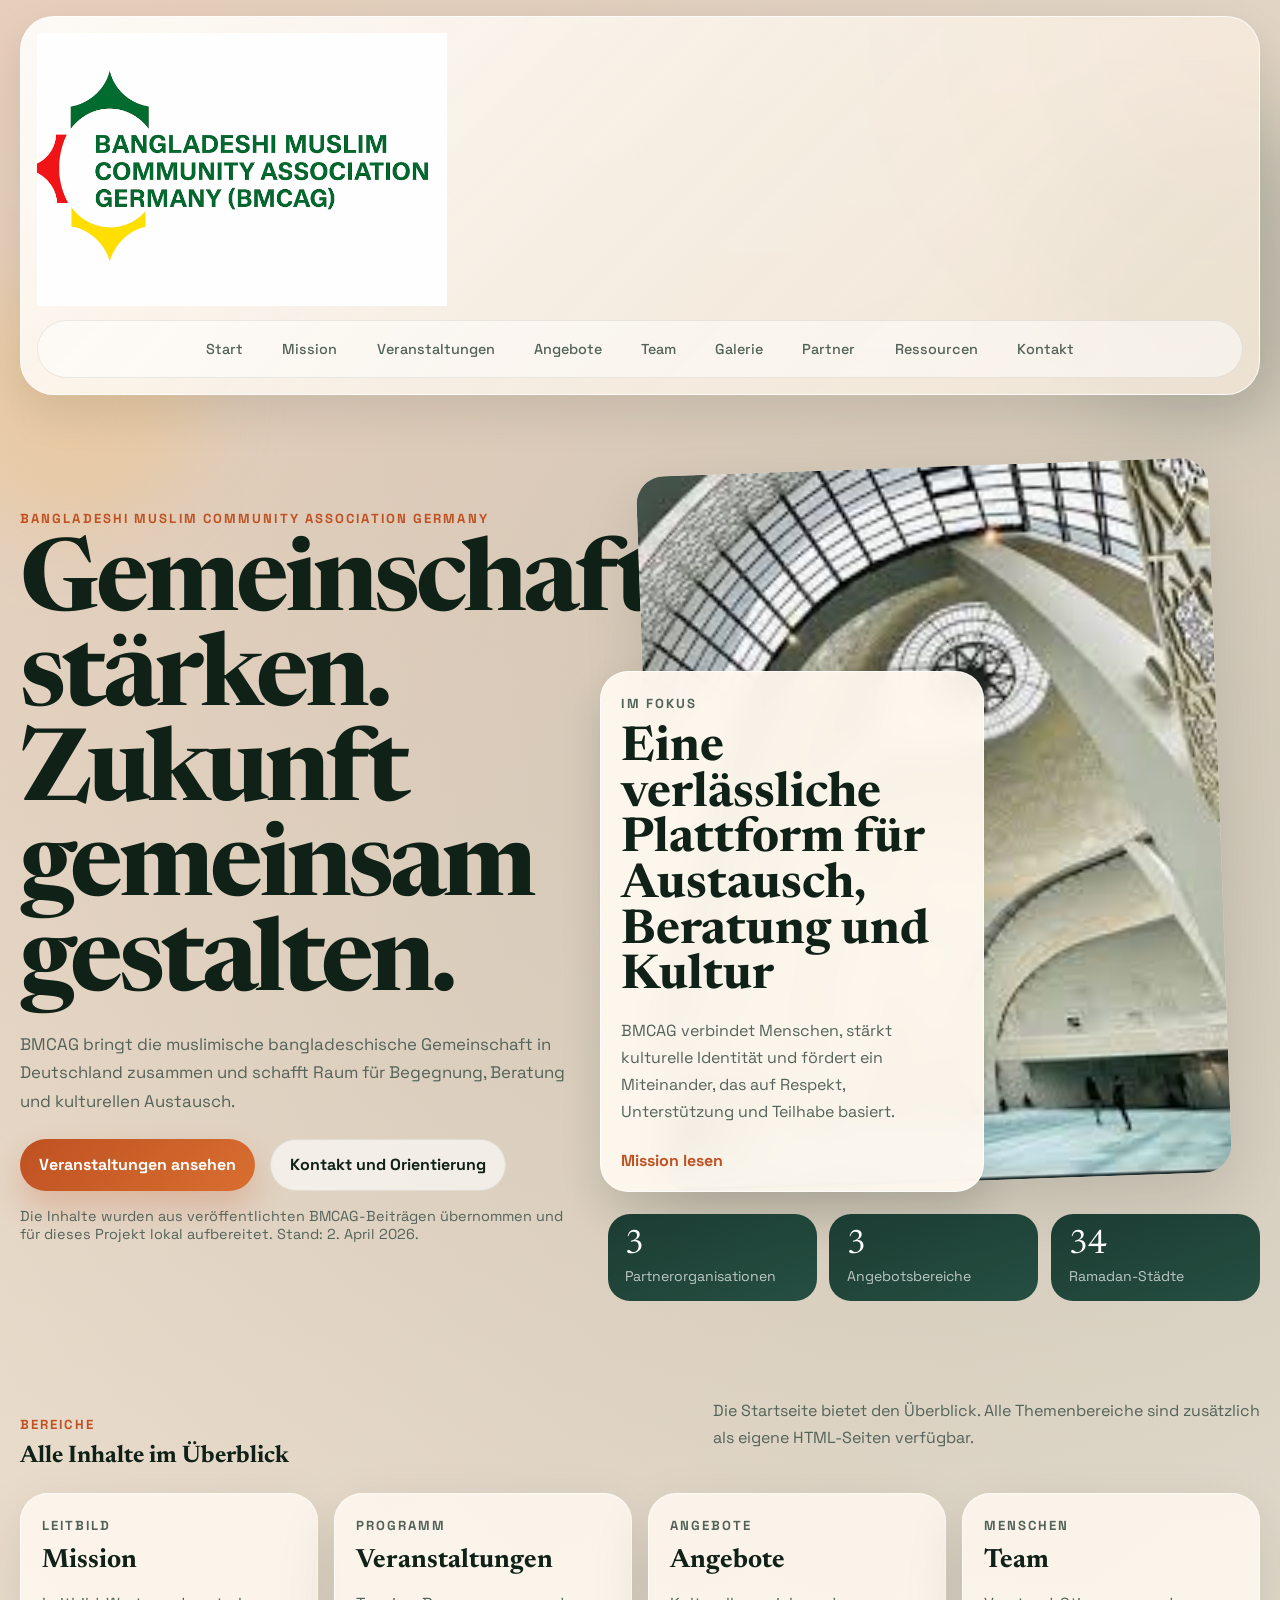
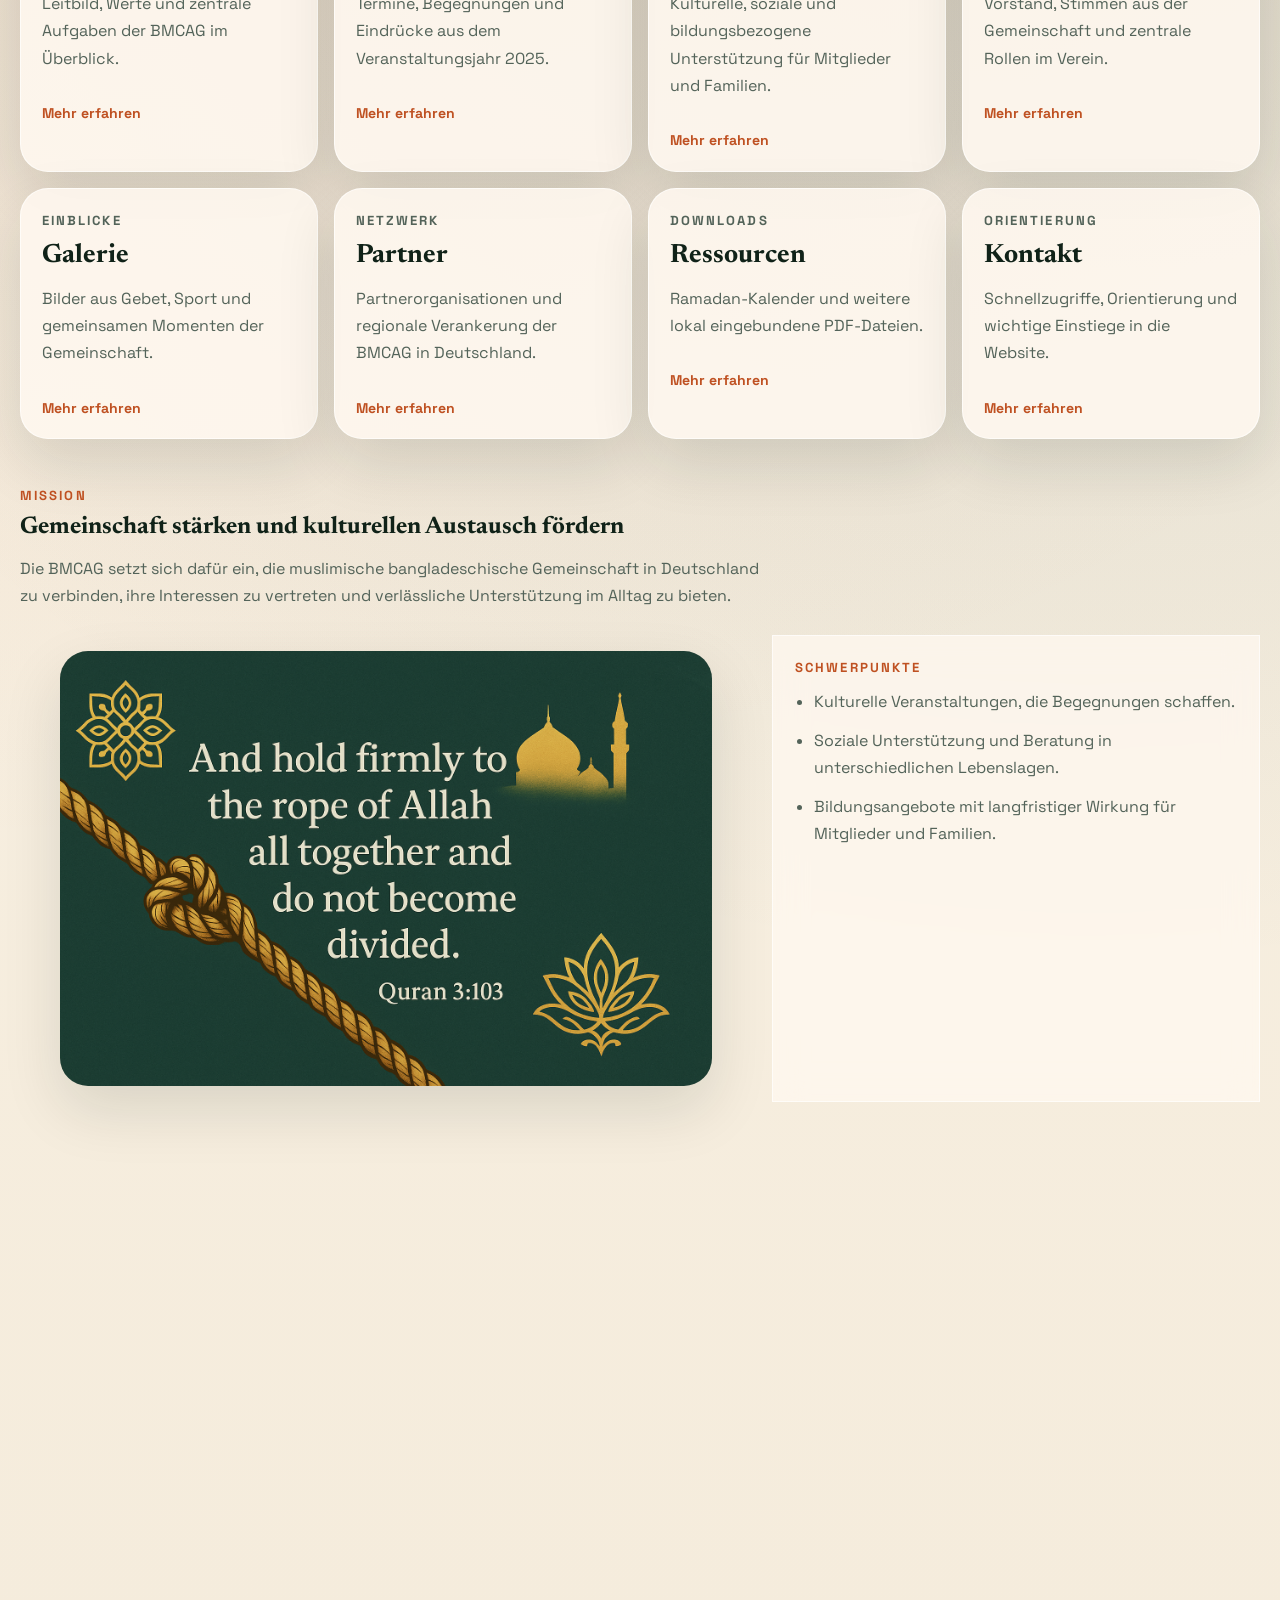
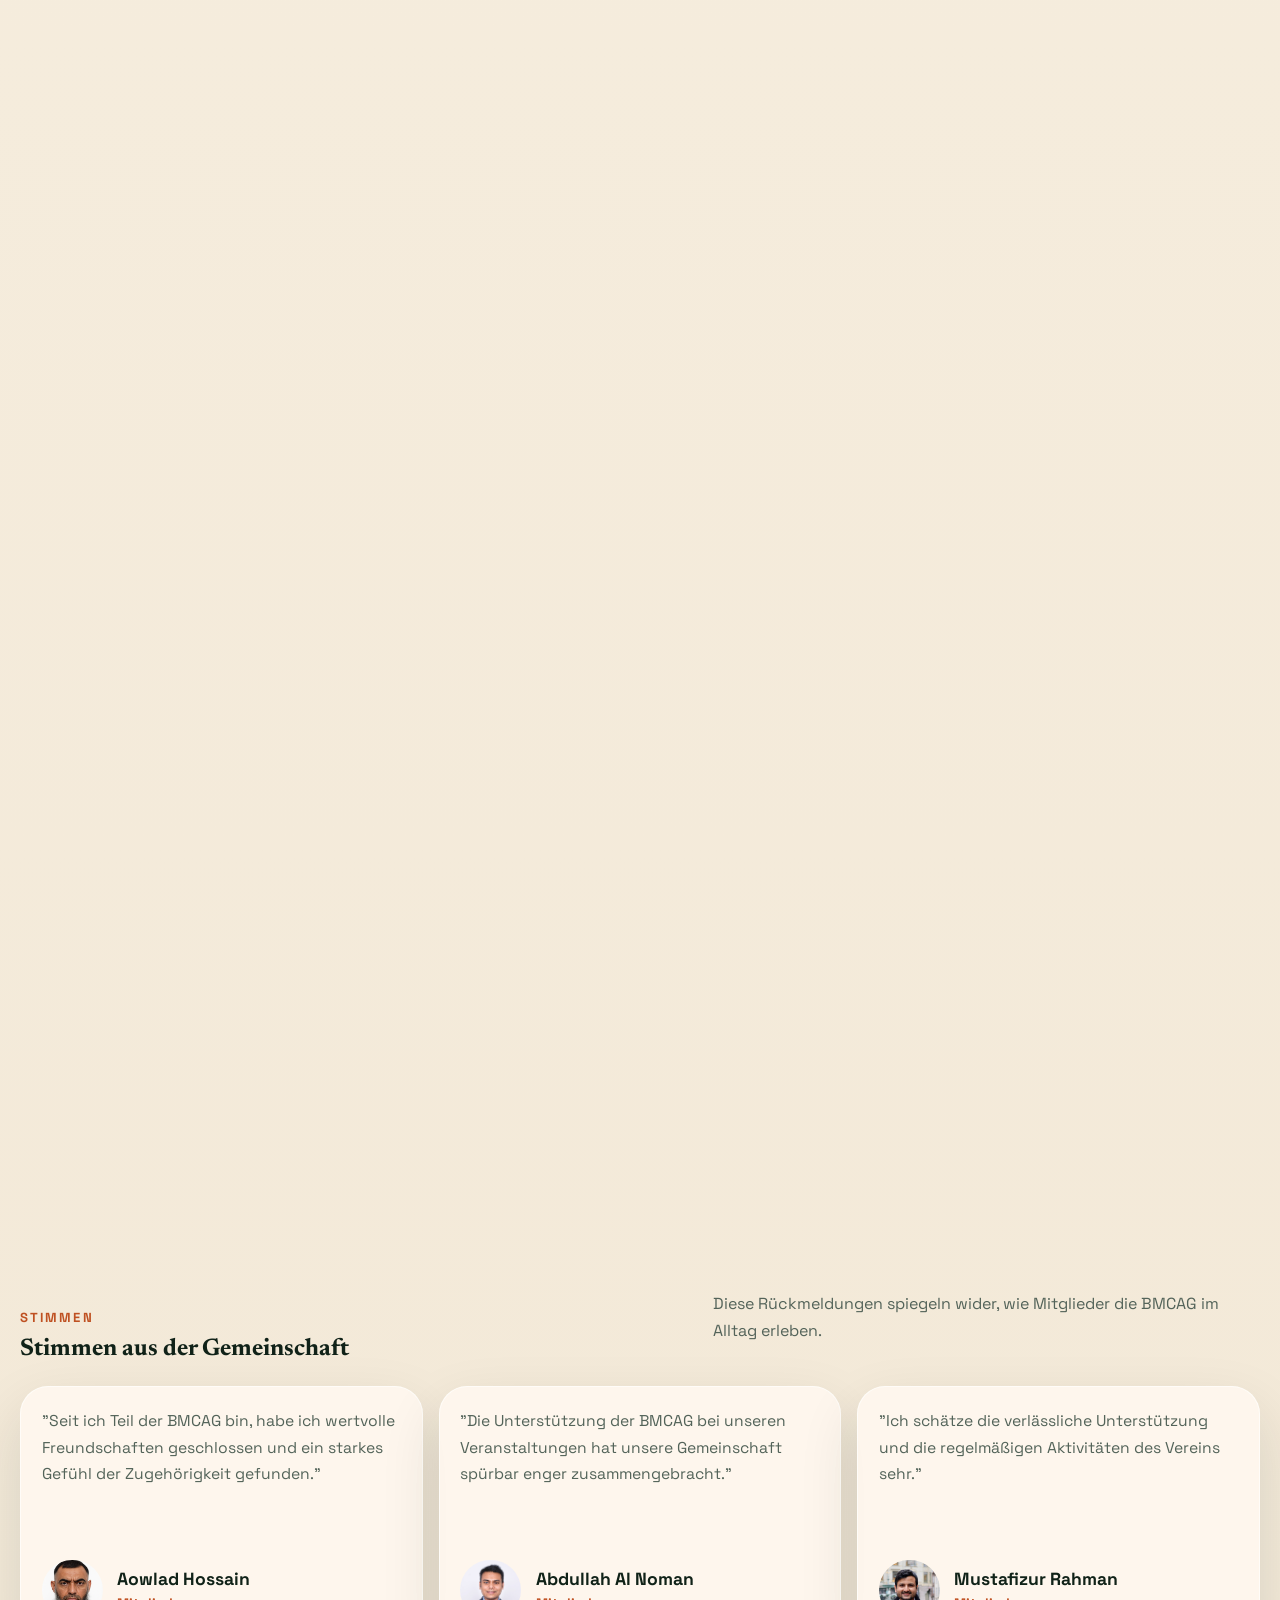
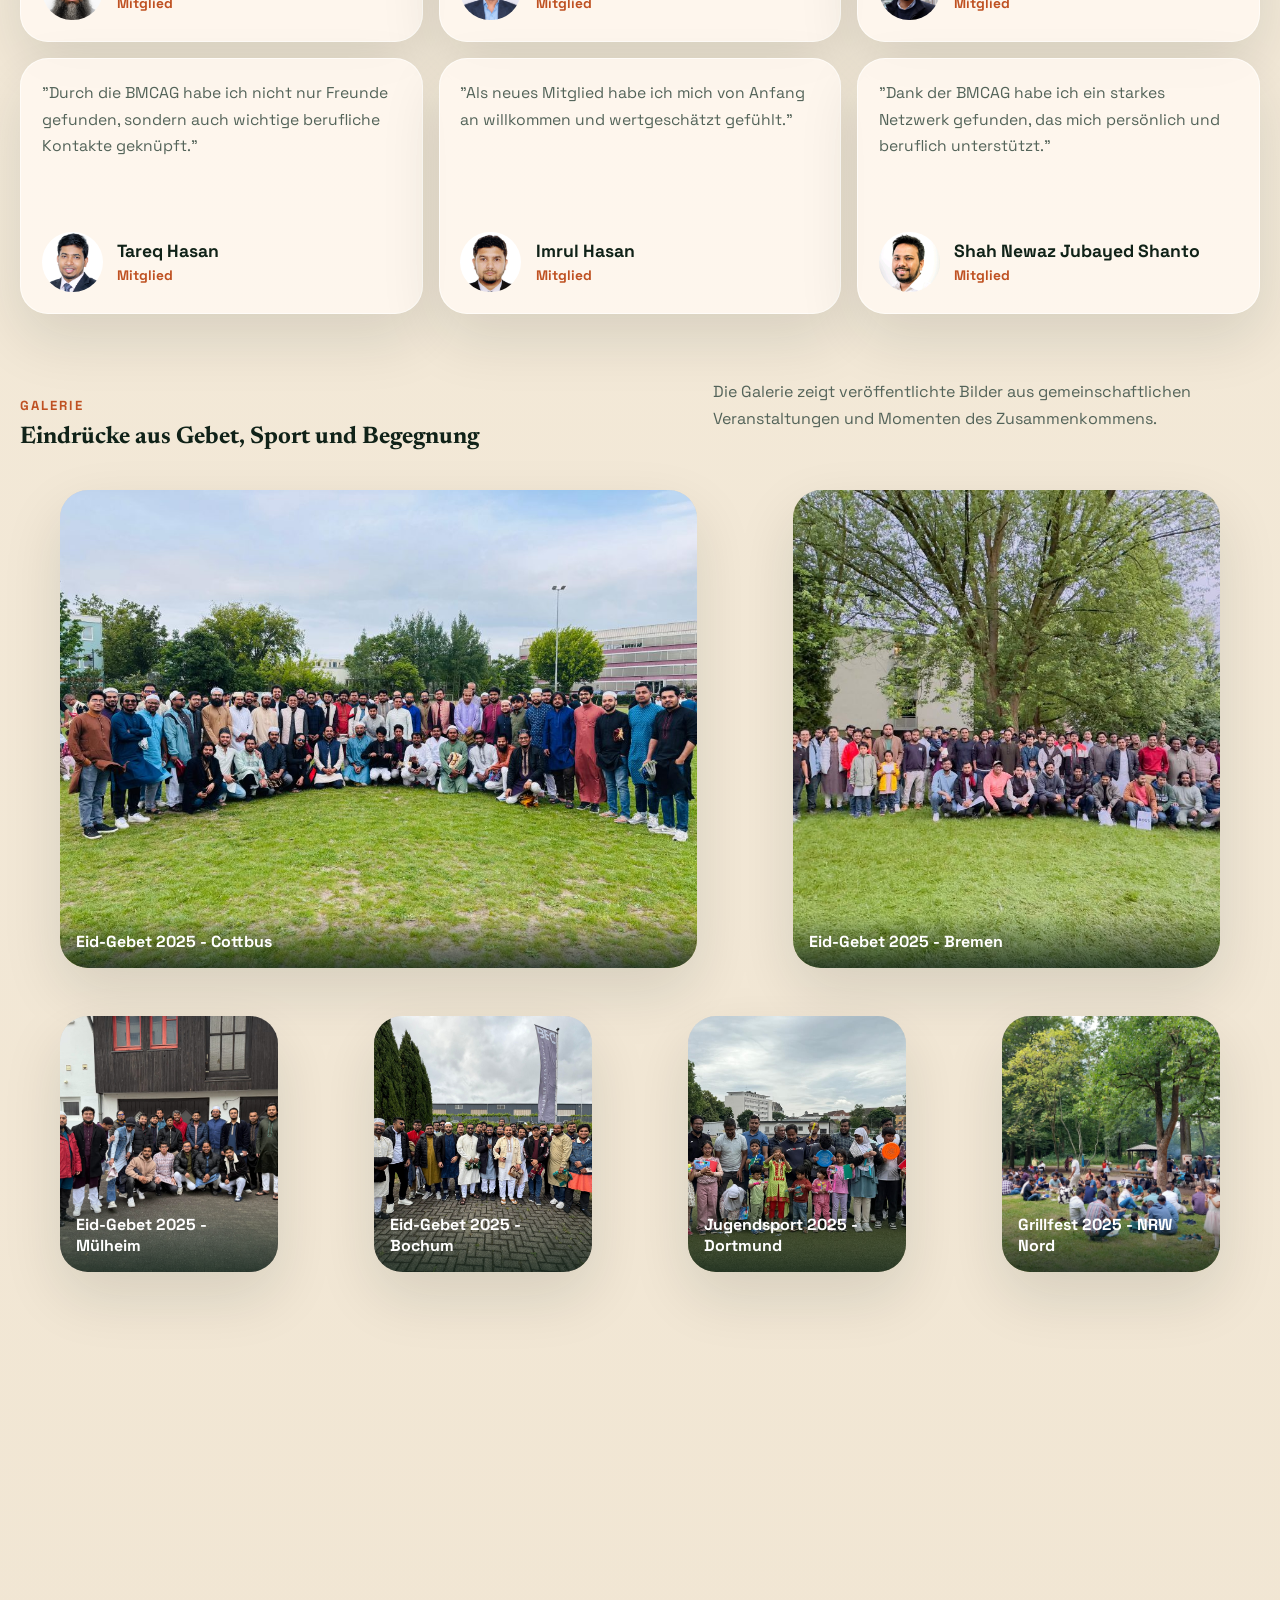
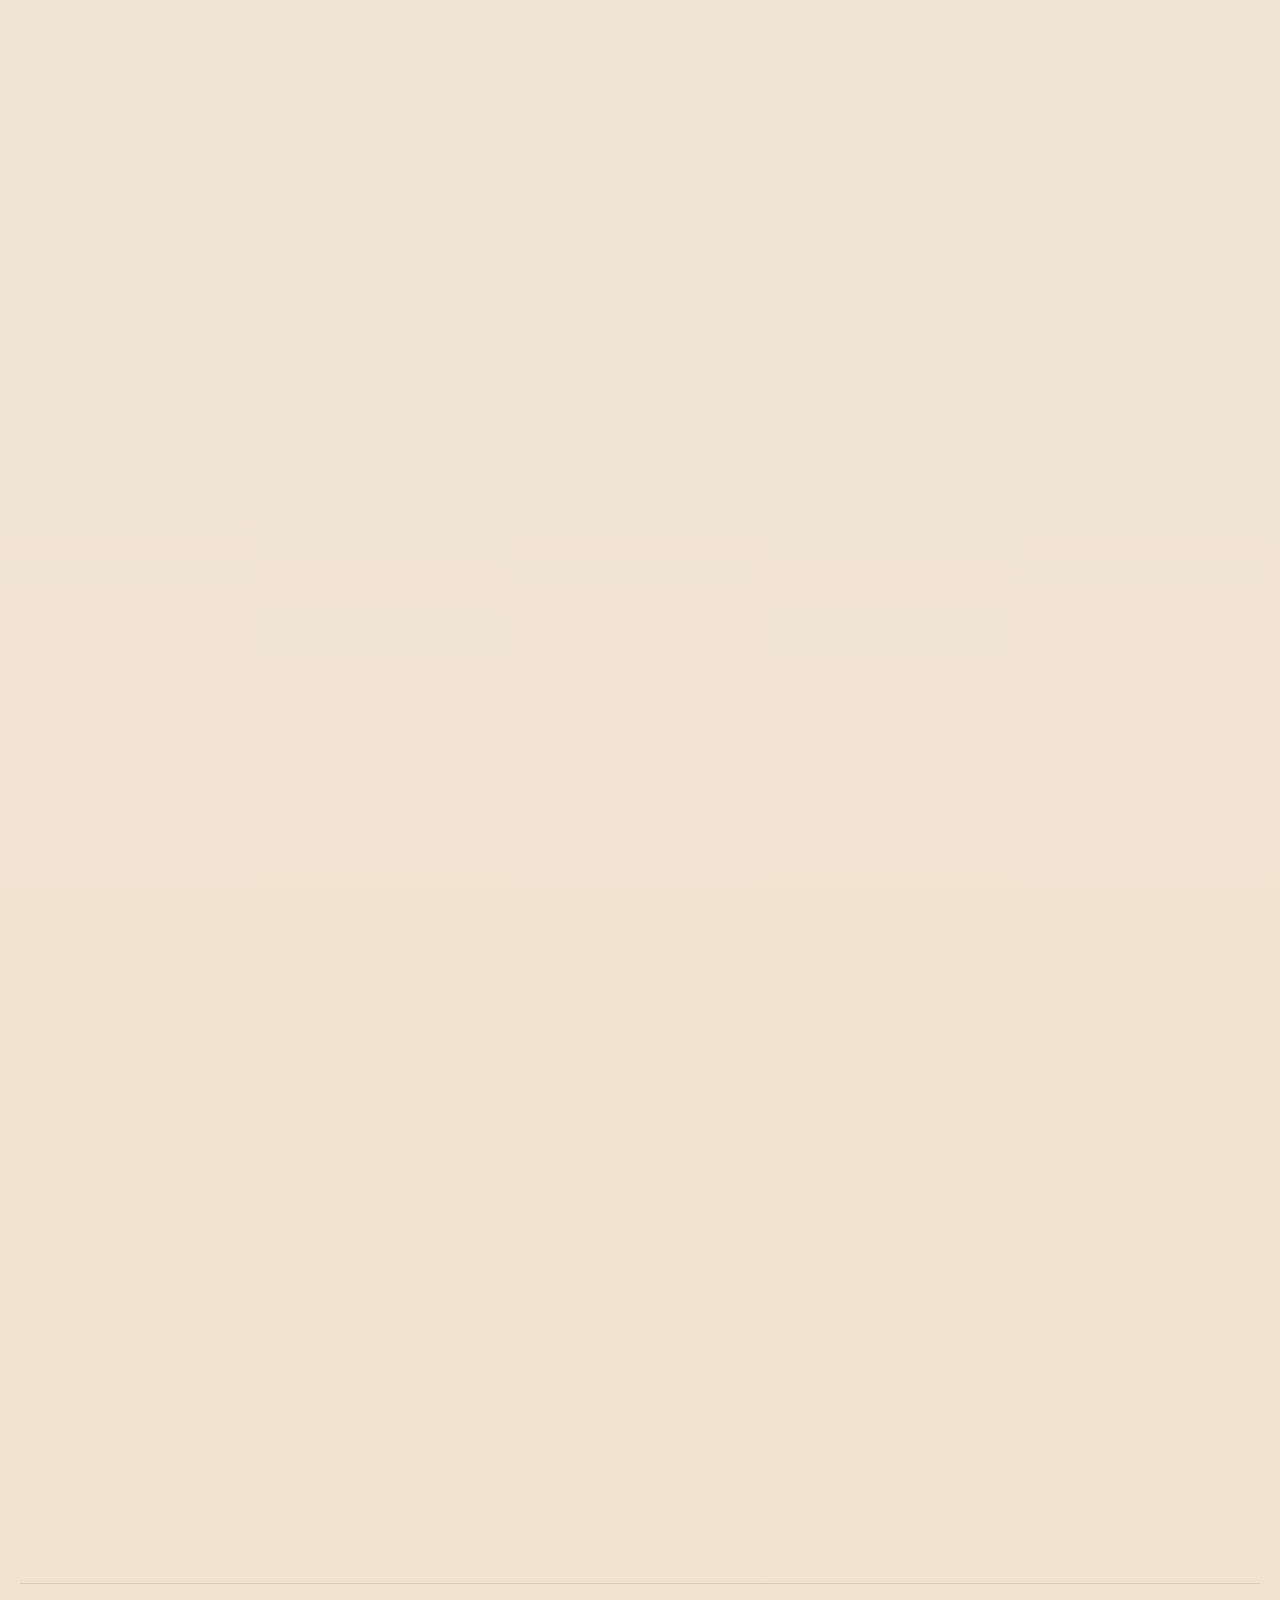
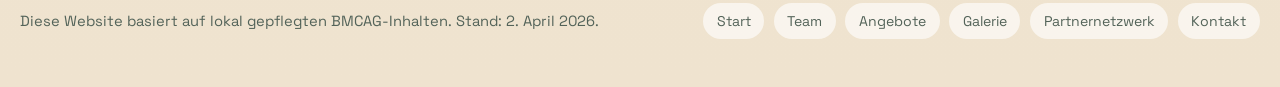
==== index.html @ e962d4c0 "latest" ====
<!doctype html>
<html lang="de">
<head>
  <meta charset="utf-8">
  <meta name="viewport" content="width=device-width, initial-scale=1">
  <meta name="description" content="BMCAG: Gemeinschaft, Veranstaltungen, Angebote, Team, Galerie und Ressourcen der Bangladeshi Muslim Community Association Germany.">
  <title>BMCAG</title>
  <link rel="preconnect" href="https://fonts.googleapis.com">
  <link rel="preconnect" href="https://fonts.gstatic.com" crossorigin>
  <link href="https://fonts.googleapis.com/css2?family=Newsreader:opsz,wght@6..72,500;6..72,700&family=Space+Grotesk:wght@400;500;700&display=swap" rel="stylesheet">
  <link rel="stylesheet" href="styles.css">
  <script>
    window.BMCAG_DATA = {
      syncDate: "2. April 2026",
      brand: {
        shortName: "BMCAG",
        fullName: "Bangladeshi Muslim Community Association Germany",
        source: "Lokale Projektversion"
      },
      navigation: [
        { label: "Start", href: "index.html" },
        { label: "Mission", href: "mission.html" },
        { label: "Veranstaltungen", href: "events.html" },
        { label: "Angebote", href: "services.html" },
        { label: "Team", href: "team.html" },
        { label: "Galerie", href: "gallery.html" },
        { label: "Partner", href: "partners.html" },
        { label: "Ressourcen", href: "resources.html" },
        { label: "Kontakt", href: "contact.html" }
      ],
      hero: {
        eyebrow: "Bangladeshi Muslim Community Association Germany",
        title: "Gemeinschaft stärken. Zukunft gemeinsam gestalten.",
        summary: "BMCAG bringt die muslimische bangladeschische Gemeinschaft in Deutschland zusammen und schafft Raum für Begegnung, Beratung und kulturellen Austausch.",
        image: "media/2025/10/start.jpg",
        actions: [
          { label: "Veranstaltungen ansehen", href: "events.html", variant: "primary" },
          { label: "Kontakt und Orientierung", href: "contact.html", variant: "secondary" }
        ],
        provenance: "Die Inhalte wurden aus veröffentlichten BMCAG-Beiträgen übernommen und für dieses Projekt lokal aufbereitet."
      },
      spotlight: {
        kicker: "Im Fokus",
        title: "Eine verlässliche Plattform für Austausch, Beratung und Kultur",
        text: "BMCAG verbindet Menschen, stärkt kulturelle Identität und fördert ein Miteinander, das auf Respekt, Unterstützung und Teilhabe basiert.",
        href: "mission.html",
        label: "Mission lesen"
      },
      pages: [
        {
          kicker: "Leitbild",
          title: "Mission",
          text: "Leitbild, Werte und zentrale Aufgaben der BMCAG im Überblick.",
          href: "mission.html"
        },
        {
          kicker: "Programm",
          title: "Veranstaltungen",
          text: "Termine, Begegnungen und Eindrücke aus dem Veranstaltungsjahr 2025.",
          href: "events.html"
        },
        {
          kicker: "Angebote",
          title: "Angebote",
          text: "Kulturelle, soziale und bildungsbezogene Unterstützung für Mitglieder und Familien.",
          href: "services.html"
        },
        {
          kicker: "Menschen",
          title: "Team",
          text: "Vorstand, Stimmen aus der Gemeinschaft und zentrale Rollen im Verein.",
          href: "team.html"
        },
        {
          kicker: "Einblicke",
          title: "Galerie",
          text: "Bilder aus Gebet, Sport und gemeinsamen Momenten der Gemeinschaft.",
          href: "gallery.html"
        },
        {
          kicker: "Netzwerk",
          title: "Partner",
          text: "Partnerorganisationen und regionale Verankerung der BMCAG in Deutschland.",
          href: "partners.html"
        },
        {
          kicker: "Downloads",
          title: "Ressourcen",
          text: "Ramadan-Kalender und weitere lokal eingebundene PDF-Dateien.",
          href: "resources.html"
        },
        {
          kicker: "Orientierung",
          title: "Kontakt",
          text: "Schnellzugriffe, Orientierung und wichtige Einstiege in die Website.",
          href: "contact.html"
        }
      ],
      metrics: [
        { value: "3", label: "Partnerorganisationen" },
        { value: "3", label: "Angebotsbereiche" },
        { value: "34", label: "Ramadan-Städte" }
      ],
      mission: {
        title: "Gemeinschaft stärken und kulturellen Austausch fördern",
        text: "Die BMCAG setzt sich dafür ein, die muslimische bangladeschische Gemeinschaft in Deutschland zu verbinden, ihre Interessen zu vertreten und verlässliche Unterstützung im Alltag zu bieten.",
        image: "media/2025/06/banner-2.png",
        highlights: [
          "Kulturelle Veranstaltungen, die Begegnungen schaffen.",
          "Soziale Unterstützung und Beratung in unterschiedlichen Lebenslagen.",
          "Bildungsangebote mit langfristiger Wirkung für Mitglieder und Familien."
        ]
      },
      events: {
        title: "Veranstaltungen der Gemeinschaft in Deutschland",
        text: "Diese Auswahl zeigt veröffentlichte Termine und Begegnungen aus dem Veranstaltungsjahr 2025.",
        items: [
          {
            title: "Familienfest BMCAG Hessen",
            date: "6. April 2025",
            image: "media/2025/06/Hessen.jpg"
          },
          {
            title: "Grillfest BMCAG NRW Nord",
            date: "5. Juli 2025",
            image: "media/2025/07/nord-grill-1.png-scaled.jpg"
          },
          {
            title: "Jahresversammlung der Mitglieder",
            date: "21.-22. Juni 2025",
            image: "media/2025/06/annual-program-scaled.jpg"
          }
        ]
      },
      services: {
        title: "Angebote für Gemeinschaft, Beratung und Bildung",
        text: "Die BMCAG verbindet kulturelle Aktivitäten, soziale Unterstützung und Bildungsarbeit zu einem alltagsnahen Gemeinschaftsangebot.",
        items: [
          {
            number: "01",
            title: "Kulturelle Veranstaltungen",
            text: "Programme, die kulturelle Identität sichtbar machen und Begegnung fördern."
          },
          {
            number: "02",
            title: "Soziale Unterstützung",
            text: "Orientierung, Hilfe und Begleitung für Mitglieder in unterschiedlichen Lebenslagen."
          },
          {
            number: "03",
            title: "Bildungsangebote",
            text: "Angebote mit langfristiger Wirkung für Familien, Jugendliche und gemeinschaftliches Lernen."
          }
        ]
      },
      leadership: {
        title: "Menschen, die Verantwortung für die Gemeinschaft tragen",
        text: "Die auf der Team-Seite vorgestellten Personen stehen für Kontinuität, Organisation und die sichtbare Arbeit der BMCAG.",
        members: [
          {
            name: "Dr. Abdullah Al Mamun",
            role: "Vorsitzender",
            text: "Mit langjähriger Erfahrung setzt er sich engagiert für die Interessen der Gemeinschaft ein.",
            image: "media/2025/06/mamun.png"
          },
          {
            name: "Shahid Ullah",
            role: "Stellvertretender Vorsitzender",
            text: "Er begleitet Veranstaltungen mit organisatorischer Stärke und einem klaren Blick für die Bedürfnisse der Mitglieder.",
            image: "media/2025/06/ullah.png"
          },
          {
            name: "Abdul Hannan",
            role: "Generalsekretär",
            text: "Er stärkt die interne Vernetzung und sorgt für eine verlässliche Kommunikation innerhalb der Community.",
            image: "media/2025/06/Hannan.jpg"
          }
        ]
      },
      voices: {
        title: "Stimmen aus der Gemeinschaft",
        text: "Diese Rückmeldungen spiegeln wider, wie Mitglieder die BMCAG im Alltag erleben.",
        items: [
          {
            name: "Aowlad Hossain",
            role: "Mitglied",
            quote: "Seit ich Teil der BMCAG bin, habe ich wertvolle Freundschaften geschlossen und ein starkes Gefühl der Zugehörigkeit gefunden.",
            image: "media/2025/06/aowlad-e1749884736836.png"
          },
          {
            name: "Abdullah Al Noman",
            role: "Mitglied",
            quote: "Die Unterstützung der BMCAG bei unseren Veranstaltungen hat unsere Gemeinschaft spürbar enger zusammengebracht.",
            image: "media/2025/06/noman.jpg"
          },
          {
            name: "Mustafizur Rahman",
            role: "Mitglied",
            quote: "Ich schätze die verlässliche Unterstützung und die regelmäßigen Aktivitäten des Vereins sehr.",
            image: "media/2025/06/mustafiz.jpg"
          },
          {
            name: "Tareq Hasan",
            role: "Mitglied",
            quote: "Durch die BMCAG habe ich nicht nur Freunde gefunden, sondern auch wichtige berufliche Kontakte geknüpft.",
            image: "media/2025/06/tareq.jpg"
          },
          {
            name: "Imrul Hasan",
            role: "Mitglied",
            quote: "Als neues Mitglied habe ich mich von Anfang an willkommen und wertgeschätzt gefühlt.",
            image: "media/2025/06/imrul.jpg"
          },
          {
            name: "Shah Newaz Jubayed Shanto",
            role: "Mitglied",
            quote: "Dank der BMCAG habe ich ein starkes Netzwerk gefunden, das mich persönlich und beruflich unterstützt.",
            image: "media/2025/06/shanto.jpg"
          }
        ]
      },
      gallery: {
        title: "Eindrücke aus Gebet, Sport und Begegnung",
        text: "Die Galerie zeigt veröffentlichte Bilder aus gemeinschaftlichen Veranstaltungen und Momenten des Zusammenkommens.",
        items: [
          {
            title: "Eid-Gebet 2025 - Cottbus",
            image: "media/2025/06/Eid-Gebet-Cottbus-1024x768.jpg"
          },
          {
            title: "Eid-Gebet 2025 - Bremen",
            image: "media/2025/06/FB_IMG_1749322236753-1024x768.jpg"
          },
          {
            title: "Eid-Gebet 2025 - Mülheim",
            image: "media/2025/06/WhatsApp-Image-2025-06-09-at-21.36.02_b6f38ed9.jpg"
          },
          {
            title: "Eid-Gebet 2025 - Bochum",
            image: "media/2025/06/bochum-scaled.jpg"
          },
          {
            title: "Jugendsport 2025 - Dortmund",
            image: "media/2025/06/Youth-Dortmund.jpg"
          },
          {
            title: "Grillfest 2025 - NRW Nord",
            image: "media/2025/07/nord-grill.jpg"
          }
        ]
      },
      partners: {
        title: "Partnerorganisationen und regionales Netzwerk",
        text: "Die BMCAG arbeitet mit drei regionalen Partnerorganisationen zusammen, die wichtige Anlaufstellen in Deutschland bilden.",
        stats: [
          { value: "3", label: "Partnerorganisationen" },
          { value: "3", label: "Bundesländer" },
          { value: "1", label: "Gemeinsames Ziel" }
        ],
        items: [
          {
            name: "BDMG e.V.",
            description: "Bangla Deutsch Muslimische Gemeinschaft e.V.",
            location: "Berlin"
          },
          {
            name: "GMC e.V.",
            description: "German Muslim Community e.V.",
            location: "Frankfurt"
          },
          {
            name: "BSFG e.V.",
            description: "Bangladeshi Student Forum Germany e.V.",
            location: "Nordrhein-Westfalen"
          }
        ]
      },
      resources: {
        title: "Ramadan-Kalender 2026",
        text: "Die lokal eingebundenen PDF-Kalender stehen für zahlreiche Städte in Deutschland direkt zum Öffnen bereit.",
        items: [
          { city: "Aachen", url: "media/2026/02/Aachen.pdf" },
          { city: "Berlin", url: "media/2026/02/Berlin.pdf" },
          { city: "Bochum", url: "media/2026/02/Bochum.pdf" },
          { city: "Bonn", url: "media/2026/02/Bonn.pdf" },
          { city: "Bremen", url: "media/2026/02/Bremen.pdf" },
          { city: "Cottbus", url: "media/2026/02/Cottbus.pdf" },
          { city: "Darmstadt", url: "media/2026/02/Darmstadt.pdf" },
          { city: "Dortmund", url: "media/2026/02/Dortmund.pdf" },
          { city: "Duisburg", url: "media/2026/02/Duisburg.pdf" },
          { city: "Düren", url: "media/2026/02/Duren.pdf" },
          { city: "Düsseldorf", url: "media/2026/02/Dusseldorf.pdf" },
          { city: "Essen", url: "media/2026/02/Essen.pdf" },
          { city: "Frankfurt", url: "media/2026/02/Frankfurt.pdf" },
          { city: "Friedrichshafen", url: "media/2026/02/Friedrichshafen.pdf" },
          { city: "Fulda", url: "media/2026/02/Fulda.pdf" },
          { city: "Gelsenkirchen", url: "media/2026/02/Gelsenkirchen.pdf" },
          { city: "Gießen", url: "media/2026/02/Giessen.pdf" },
          { city: "Göttingen", url: "media/2026/02/Gottingen.pdf" },
          { city: "Hamburg", url: "media/2026/02/Hamburg.pdf" },
          { city: "Hamm", url: "media/2026/02/Hamm.pdf" },
          { city: "Kassel", url: "media/2026/02/Kassel.pdf" },
          { city: "Köln", url: "media/2026/02/Koln.pdf" },
          { city: "Lippstadt", url: "media/2026/02/Lippstadt.pdf" },
          { city: "Mülheim an der Ruhr", url: "media/2026/02/Mulheim-An-Der-Ruhr.pdf" },
          { city: "München", url: "media/2026/02/Munchen.pdf" },
          { city: "Münster", url: "media/2026/02/Munster.pdf" },
          { city: "Offenbach", url: "media/2026/02/Offenbach.pdf" },
          { city: "Paderborn", url: "media/2026/02/Paderborn.pdf" },
          { city: "Potsdam", url: "media/2026/02/Potsdam.pdf" },
          { city: "Rostock", url: "media/2026/02/Rostock.pdf" },
          { city: "Siegen", url: "media/2026/02/Siegen.pdf" },
          { city: "Soest", url: "media/2026/02/Soest.pdf" },
          { city: "Stuttgart", url: "media/2026/02/Stuttgart.pdf" },
          { city: "Wuppertal", url: "media/2026/02/Wuppertal.pdf" }
        ]
      },
      contact: {
        title: "Orientierung und schnelle Zugriffe",
        text: "Finden Sie von hier aus direkt zur Startseite, zu den Ressourcen und zu weiteren zentralen Bereichen der Website.",
        cards: [
          {
            title: "Kontaktseite",
            text: "Öffnen Sie die zentrale Seite für Orientierung, Schnellzugriffe und Hinweise zur lokalen Projektversion.",
            href: "contact.html",
            label: "Zur Kontaktseite"
          },
          {
            title: "Startseite",
            text: "Zurück zum Einstieg mit Überblick, Kennzahlen und direktem Zugang zu allen Themenbereichen.",
            href: "index.html",
            label: "Zur Startseite"
          },
          {
            title: "Ressourcen",
            text: "Öffnen Sie die lokale Übersicht der Ramadan-Kalender und PDF-Dateien.",
            href: "resources.html",
            label: "Zu den Ressourcen"
          }
        ]
      },
      footer: {
        note: "Diese Website basiert auf lokal gepflegten BMCAG-Inhalten. Stand: 2. April 2026.",
        links: [
          { label: "Start", href: "index.html" },
          { label: "Team", href: "team.html" },
          { label: "Angebote", href: "services.html" },
          { label: "Galerie", href: "gallery.html" },
          { label: "Partnernetzwerk", href: "partners.html" },
          { label: "Kontakt", href: "contact.html" }
        ]
      }
    };
  </script>
  <script defer src="app.js"></script>
</head>
<body>
  <div class="page-frame">
    <header class="site-header">
      <div class="site-header__topline">
        <a class="brand" href="#top" aria-label="Zur Startsektion">
          <img class="brand-logo" src="media/logo.png" alt="BMCAG" width="1536" height="1024" loading="eager" decoding="async">
        </a>
        
        <button class="menu-toggle" type="button" aria-expanded="false" aria-controls="site-nav">Menü</button>
      </div>

      <nav class="site-nav" id="site-nav" aria-label="Hauptnavigation"></nav>
    </header>

    <main id="top">
      <section class="section hero reveal">
        <div class="hero-copy">
          <p class="eyebrow" id="hero-eyebrow"></p>
          <h1 id="hero-title"></h1>
          <p class="hero-summary" id="hero-summary"></p>
          <div class="hero-actions" id="hero-actions"></div>
          <p class="hero-provenance" id="hero-provenance"></p>
        </div>

        <div class="hero-visual">
          <figure class="hero-photo">
            <img id="hero-image" alt="" loading="eager" fetchpriority="high">
          </figure>

          <article class="hero-story-card">
            <p class="card-kicker" id="spotlight-kicker"></p>
            <h2 id="spotlight-title"></h2>
            <p id="spotlight-text"></p>
            <a class="inline-link" id="spotlight-link">Zur Mission</a>
          </article>

          <div class="metric-ribbon" id="metric-ribbon"></div>
        </div>
      </section>

      <section class="section page-links reveal" id="site-pages">
        <div class="section-heading split">
          <div>
            <p class="eyebrow">Bereiche</p>
            <h2>Alle Inhalte im Überblick</h2>
          </div>
          <p class="section-copy">Die Startseite bietet den Überblick. Alle Themenbereiche sind zusätzlich als eigene HTML-Seiten verfügbar.</p>
        </div>

        <div class="page-links-grid" id="page-links-grid"></div>
      </section>

      <section class="section mission reveal" id="mission">
        <div class="section-heading">
          <p class="eyebrow">Mission</p>
          <h2 id="mission-title"></h2>
          <p class="section-copy" id="mission-text"></p>
        </div>

        <div class="mission-layout">
          <figure class="mission-banner">
            <img id="mission-image" alt="" loading="lazy">
          </figure>

          <aside class="mission-note">
            <p class="card-kicker">Schwerpunkte</p>
            <ul class="mission-highlights" id="mission-highlights"></ul>
          </aside>
        </div>
      </section>

      <section class="section events reveal" id="events">
        <div class="section-heading split">
          <div>
            <p class="eyebrow">Veranstaltungen</p>
            <h2 id="events-title"></h2>
          </div>
          <p class="section-copy" id="events-text"></p>
        </div>

        <div class="events-grid" id="events-grid"></div>
      </section>

      <section class="section services reveal" id="services">
        <div class="section-heading split">
          <div>
            <p class="eyebrow">Angebote</p>
            <h2 id="services-title"></h2>
          </div>
          <p class="section-copy" id="services-text"></p>
        </div>

        <div class="services-grid" id="services-grid"></div>
      </section>

      <section class="section leadership reveal" id="leadership">
        <div class="section-heading split">
          <div>
            <p class="eyebrow">Team</p>
            <h2 id="leadership-title"></h2>
          </div>
          <p class="section-copy" id="leadership-text"></p>
        </div>

        <div class="leadership-grid" id="leadership-grid"></div>
      </section>

      <section class="section voices reveal" id="voices">
        <div class="section-heading split">
          <div>
            <p class="eyebrow">Stimmen</p>
            <h2 id="voices-title"></h2>
          </div>
          <p class="section-copy" id="voices-text"></p>
        </div>

        <div class="voices-grid" id="voices-grid"></div>
      </section>

      <section class="section gallery reveal" id="gallery">
        <div class="section-heading split">
          <div>
            <p class="eyebrow">Galerie</p>
            <h2 id="gallery-title"></h2>
          </div>
          <p class="section-copy" id="gallery-text"></p>
        </div>

        <div class="gallery-grid" id="gallery-grid"></div>
      </section>

      <section class="section network reveal">
        <div class="network-panel" id="partners">
          <div class="section-heading compact">
            <p class="eyebrow">Netzwerk</p>
            <h2 id="partners-title"></h2>
            <p class="section-copy" id="partners-text"></p>
          </div>

          <div class="partner-stats" id="partner-stats"></div>
          <div class="partners-grid" id="partners-grid"></div>
        </div>

        <div class="network-panel resources-panel" id="resources">
          <div class="section-heading compact">
            <p class="eyebrow">Ressourcen</p>
            <h2 id="resources-title"></h2>
            <p class="section-copy" id="resources-text"></p>
          </div>

          <div class="resource-toolbar">
            <label class="resource-search-label" for="resource-search">Stadt suchen</label>
            <input id="resource-search" class="resource-search" type="search" placeholder="z. B. Berlin oder Essen">
            <p class="resource-count" id="resource-count" aria-live="polite"></p>
          </div>

          <div class="resource-grid" id="resource-grid"></div>
        </div>
      </section>

      <section class="section contact reveal" id="contact">
        <div class="section-heading split">
          <div>
            <p class="eyebrow">Kontakt</p>
            <h2 id="contact-title"></h2>
          </div>
          <p class="section-copy" id="contact-text"></p>
        </div>

        <div class="contact-grid" id="contact-grid"></div>
      </section>
    </main>

    <footer class="site-footer">
      <p class="footer-note" id="footer-note"></p>
      <div class="footer-links" id="footer-links"></div>
    </footer>
  </div>
</body>
</html>
---- styles.css ----
:root {
  --bg: #f4ecde;
  --surface: rgba(255, 250, 242, 0.8);
  --surface-strong: #fff9f0;
  --surface-dark: #18392f;
  --text: #102218;
  --muted: #536359;
  --accent: #bf5122;
  --accent-soft: #f2c078;
  --line: rgba(16, 34, 24, 0.12);
  --shadow: 0 24px 60px rgba(16, 34, 24, 0.12);
  --radius: 28px;
  --container: 1240px;
  --font-display: "Newsreader", serif;
  --font-body: "Space Grotesk", sans-serif;
}

* {
  box-sizing: border-box;
}

html {
  scroll-behavior: smooth;
}

body {
  margin: 0;
  min-height: 100vh;
  color: var(--text);
  font-family: var(--font-body);
  background:
    radial-gradient(circle at top left, rgba(191, 81, 34, 0.18), transparent 30%),
    radial-gradient(circle at 85% 10%, rgba(24, 57, 47, 0.18), transparent 24%),
    linear-gradient(180deg, #f9f2e5 0%, #efe3cf 100%);
}

body::before,
body::after {
  content: "";
  position: fixed;
  border-radius: 999px;
  pointer-events: none;
  filter: blur(40px);
  z-index: 0;
}

body::before {
  width: 260px;
  height: 260px;
  left: -60px;
  top: 30vh;
  background: rgba(242, 192, 120, 0.34);
}

body::after {
  width: 320px;
  height: 320px;
  right: -80px;
  top: 12vh;
  background: rgba(24, 57, 47, 0.14);
}

a {
  color: inherit;
  text-decoration: none;
}

img {
  display: block;
  width: 100%;
}

.page-frame {
  position: relative;
  z-index: 1;
  width: min(calc(100% - 2rem), var(--container));
  margin: 0 auto;
  padding: 1rem 0 3rem;
}

.site-header {
  position: sticky;
  top: 1rem;
  z-index: 20;
  display: grid;
  gap: 0.85rem;
  padding: 1rem;
  margin-bottom: 2rem;
  background:
    linear-gradient(135deg, rgba(255, 252, 247, 0.88), rgba(246, 235, 219, 0.8)),
    radial-gradient(circle at top right, rgba(191, 81, 34, 0.12), transparent 34%);
  border: 1px solid rgba(255, 255, 255, 0.78);
  border-radius: 34px;
  backdrop-filter: blur(18px);
  box-shadow: 0 18px 44px rgba(16, 34, 24, 0.1);
  transition: transform 180ms ease, box-shadow 180ms ease, background 180ms ease;
}

.site-header::before {
  content: "";
  position: absolute;
  inset: 0;
  border-radius: inherit;
  pointer-events: none;
  background: linear-gradient(135deg, rgba(255, 255, 255, 0.36), transparent 48%);
}

body.is-scrolled .site-header {
  transform: translateY(-2px);
  box-shadow: 0 24px 54px rgba(16, 34, 24, 0.14);
  background:
    linear-gradient(135deg, rgba(255, 252, 247, 0.94), rgba(246, 235, 219, 0.88)),
    radial-gradient(circle at top right, rgba(191, 81, 34, 0.16), transparent 34%);
}

.site-header__topline {
  position: relative;
  z-index: 1;
  display: grid;
  grid-template-columns: minmax(0, 1fr) auto auto;
  align-items: center;
  gap: 0.9rem;
}

.brand {
  display: inline-flex;
  align-items: center;
  min-width: 0;
}

.brand-logo {
  display: block;
  width: clamp(15rem, 32vw, 28rem);
  max-width: 100%;
  height: auto;
  object-fit: contain;
}

.header-utility {
  display: inline-flex;
  align-items: center;
  justify-content: flex-end;
  gap: 0.65rem;
  min-width: 0;
}

.header-status {
  display: inline-flex;
  align-items: center;
  gap: 0.5rem;
  margin: 0;
  padding: 0.7rem 0.9rem;
  border-radius: 999px;
  background: rgba(255, 255, 255, 0.58);
  border: 1px solid rgba(16, 34, 24, 0.08);
  color: var(--muted);
  font-size: 0.8rem;
  font-weight: 700;
  white-space: nowrap;
}

.header-status-dot {
  width: 0.55rem;
  height: 0.55rem;
  border-radius: 50%;
  background: linear-gradient(135deg, #2d8a64, #5abf96);
  box-shadow: 0 0 0 0.28rem rgba(90, 191, 150, 0.18);
}

.header-cta {
  display: inline-flex;
  align-items: center;
  justify-content: center;
  min-height: 2.7rem;
  padding: 0.75rem 1rem;
  border-radius: 999px;
  background: linear-gradient(135deg, rgba(191, 81, 34, 0.96), rgba(216, 111, 48, 0.96));
  color: #fff;
  font-size: 0.88rem;
  font-weight: 700;
  box-shadow: 0 12px 26px rgba(191, 81, 34, 0.2);
  transition: transform 160ms ease, box-shadow 160ms ease, filter 160ms ease;
}

.header-cta:hover,
.header-cta:focus-visible {
  transform: translateY(-1px);
  box-shadow: 0 16px 30px rgba(191, 81, 34, 0.26);
  filter: saturate(1.05);
  outline: none;
}

.site-nav {
  position: relative;
  z-index: 1;
  display: flex;
  align-items: center;
  justify-content: center;
  gap: 0.45rem;
  flex-wrap: wrap;
  padding: 0.45rem;
  background: rgba(255, 255, 255, 0.5);
  border: 1px solid rgba(16, 34, 24, 0.08);
  border-radius: 999px;
}

.site-nav a {
  padding: 0.75rem 1rem;
  border-radius: 999px;
  color: var(--muted);
  font-size: 0.9rem;
  font-weight: 500;
  transition: background 160ms ease, color 160ms ease, transform 160ms ease, box-shadow 160ms ease;
}

.site-nav a:hover,
.site-nav a:focus-visible {
  background: rgba(191, 81, 34, 0.12);
  color: var(--text);
  transform: translateY(-1px);
  outline: none;
}

.site-nav a[aria-current="page"] {
  background: linear-gradient(135deg, rgba(191, 81, 34, 0.18), rgba(242, 192, 120, 0.22));
  color: var(--text);
  font-weight: 700;
  box-shadow: inset 0 0 0 1px rgba(191, 81, 34, 0.14);
}

.menu-toggle {
  display: none;
  border: 1px solid rgba(16, 34, 24, 0.08);
  padding: 0.8rem 1rem;
  border-radius: 999px;
  background: rgba(255, 255, 255, 0.72);
  color: var(--surface-dark);
  font-size: 0.88rem;
  font-weight: 700;
  font: inherit;
}

.section {
  margin: 0 0 3rem;
}

.page-links-grid,
.subpage-grid,
.subpage-grid-tight,
.detail-grid {
  display: grid;
  gap: 1rem;
}

.page-links-grid {
  grid-template-columns: repeat(4, minmax(0, 1fr));
}

.page-link-card,
.text-panel,
.note-panel,
.page-kpi,
.subpage-feature {
  display: block;
  padding: 1.3rem;
  border-radius: var(--radius);
  background: rgba(255, 249, 240, 0.86);
  border: 1px solid rgba(255, 255, 255, 0.64);
  box-shadow: var(--shadow);
}

.page-link-card {
  min-height: 15rem;
  transition: transform 160ms ease, box-shadow 160ms ease, border-color 160ms ease;
}

.page-link-card:hover,
.page-link-card:focus-visible {
  transform: translateY(-3px);
  box-shadow: 0 28px 60px rgba(16, 34, 24, 0.16);
  border-color: rgba(191, 81, 34, 0.18);
  outline: none;
}

.page-link-card h3,
.text-panel h3,
.note-panel h3,
.subpage-feature h3 {
  margin: 0;
  font-family: var(--font-display);
  font-size: 1.65rem;
  line-height: 0.95;
}

.page-link-card p,
.text-panel p,
.note-panel p,
.subpage-feature p,
.bullet-list li {
  color: var(--muted);
  line-height: 1.7;
}

.page-link-arrow {
  display: inline-flex;
  margin-top: 1rem;
  color: var(--accent);
  font-size: 0.88rem;
  font-weight: 700;
}

.subpage-main {
  display: grid;
  gap: 2.4rem;
}

.subpage-hero {
  display: grid;
  grid-template-columns: minmax(0, 0.92fr) minmax(0, 1.08fr);
  gap: 1.4rem;
  align-items: stretch;
}

.subpage-hero__copy,
.subpage-hero__media,
.subpage-feature {
  border-radius: calc(var(--radius) + 6px);
  overflow: hidden;
  box-shadow: var(--shadow);
}

.subpage-hero__copy {
  padding: 1.7rem;
  background:
    linear-gradient(135deg, rgba(255, 252, 247, 0.9), rgba(246, 235, 219, 0.82)),
    radial-gradient(circle at top right, rgba(191, 81, 34, 0.12), transparent 36%);
  border: 1px solid rgba(255, 255, 255, 0.72);
}

.subpage-hero__copy h1 {
  margin: 0;
  font-family: var(--font-display);
  font-size: clamp(2.8rem, 6vw, 5rem);
  line-height: 0.94;
  letter-spacing: -0.04em;
}

.subpage-hero__copy p {
  max-width: 40rem;
  color: var(--muted);
  line-height: 1.75;
}

.subpage-hero__media {
  min-height: 24rem;
  background: #d9d0c3;
}

.subpage-hero__media img {
  height: 100%;
  object-fit: cover;
}

.subpage-grid {
  grid-template-columns: repeat(2, minmax(0, 1fr));
}

.subpage-grid-tight {
  grid-template-columns: repeat(3, minmax(0, 1fr));
}

.detail-grid {
  grid-template-columns: repeat(4, minmax(0, 1fr));
}

.text-panel,
.note-panel,
.page-kpi,
.subpage-feature {
  height: 100%;
}

.text-panel h3,
.note-panel h3,
.subpage-feature h3 {
  margin-bottom: 0.9rem;
}

.bullet-list {
  margin: 0;
  padding-left: 1.15rem;
}

.bullet-list li + li {
  margin-top: 0.65rem;
}

.page-kpi {
  text-align: center;
}

.page-kpi strong {
  display: block;
  font-family: var(--font-display);
  font-size: 2.3rem;
  line-height: 0.95;
}

.page-kpi span {
  display: block;
  margin-top: 0.4rem;
  color: var(--muted);
  font-size: 0.9rem;
}

.back-chip {
  display: inline-flex;
  align-items: center;
  gap: 0.45rem;
  margin-bottom: 1rem;
  padding: 0.65rem 0.9rem;
  border-radius: 999px;
  background: rgba(255, 255, 255, 0.62);
  border: 1px solid rgba(16, 34, 24, 0.08);
  color: var(--muted);
  font-size: 0.86rem;
  font-weight: 700;
}

.section-label {
  margin: 0 0 0.9rem;
  color: var(--accent);
  font-size: 0.82rem;
  font-weight: 700;
  letter-spacing: 0.16em;
  text-transform: uppercase;
}

.reveal,
.reveal-item {
  opacity: 0;
  transform: translateY(26px);
  transition: opacity 560ms ease, transform 560ms ease;
  transition-delay: var(--delay, 0ms);
}

.reveal.is-visible,
.reveal-item.is-visible {
  opacity: 1;
  transform: translateY(0);
}

.eyebrow,
.card-kicker {
  margin: 0 0 0.75rem;
  color: var(--accent);
  font-size: 0.82rem;
  font-weight: 700;
  letter-spacing: 0.16em;
  text-transform: uppercase;
}

.section-heading {
  max-width: 760px;
  margin-bottom: 1.6rem;
}

.section-heading.split {
  max-width: none;
  display: grid;
  grid-template-columns: minmax(0, 1.1fr) minmax(0, 0.9fr);
  gap: 1.5rem;
  align-items: end;
}

.section-heading h2,
.hero h1,
.hero-story-card h2,
.contact-card h3,
.event-card h3,
.service-card h3,
.leadership-card h3,
.voice-card h3,
.partner-card h3 {
  margin: 0;
}

.section-heading h2,
.hero h1,
.hero-story-card h2 {
  font-family: var(--font-display);
  font-weight: 700;
  line-height: 0.95;
}

.hero {
  display: grid;
  grid-template-columns: minmax(0, 0.92fr) minmax(0, 1.08fr);
  gap: 2rem;
  align-items: center;
  padding: 1.5rem 0 2rem;
}

.hero h1 {
  font-size: clamp(3rem, 8vw, 6.25rem);
  letter-spacing: -0.04em;
}

.hero-summary,
.section-copy,
.hero-story-card p,
.mission-note li,
.contact-card p,
.service-card p,
.voice-quote,
.partner-card p {
  color: var(--muted);
  line-height: 1.7;
}

.hero-summary {
  max-width: 38rem;
  font-size: 1.05rem;
  margin: 1rem 0 0;
}

.hero-actions {
  display: flex;
  flex-wrap: wrap;
  gap: 0.9rem;
  margin-top: 1.5rem;
}

.button {
  display: inline-flex;
  align-items: center;
  justify-content: center;
  min-height: 3.2rem;
  padding: 0.8rem 1.2rem;
  border-radius: 999px;
  font-weight: 700;
  transition: transform 160ms ease, box-shadow 160ms ease, background 160ms ease;
}

.button:hover,
.button:focus-visible,
.inline-link:hover,
.inline-link:focus-visible {
  transform: translateY(-1px);
}

.button-primary {
  color: #fff;
  background: linear-gradient(135deg, var(--accent), #d86f30);
  box-shadow: 0 16px 32px rgba(191, 81, 34, 0.24);
}

.button-secondary {
  color: var(--text);
  background: rgba(255, 255, 255, 0.62);
  border: 1px solid rgba(16, 34, 24, 0.08);
}

.hero-provenance {
  max-width: 34rem;
  margin: 1rem 0 0;
  color: var(--muted);
  font-size: 0.9rem;
}

.hero-visual {
  position: relative;
  display: grid;
  gap: 1rem;
}

.hero-photo,
.mission-banner,
.event-card,
.service-card,
.leadership-card,
.voice-card,
.partner-card,
.network-panel,
.contact-card {
  overflow: hidden;
  border-radius: var(--radius);
  box-shadow: var(--shadow);
}

.hero-photo {
  min-height: 34rem;
  transform: rotate(-2deg);
  background: #d9d0c3;
}

.hero-photo img {
  height: 100%;
  object-fit: cover;
}

.hero-story-card {
  position: absolute;
  left: -0.5rem;
  bottom: 6.8rem;
  width: min(24rem, calc(100% - 1rem));
  padding: 1.3rem;
  background: rgba(255, 249, 240, 0.94);
  border: 1px solid rgba(255, 255, 255, 0.72);
  border-radius: var(--radius);
  backdrop-filter: blur(16px);
  box-shadow: 0 20px 40px rgba(16, 34, 24, 0.14);
}

.hero-story-card h2 {
  font-size: clamp(2rem, 4vw, 3rem);
  margin-bottom: 0.8rem;
}

.inline-link {
  display: inline-flex;
  align-items: center;
  gap: 0.3rem;
  margin-top: 0.5rem;
  color: var(--accent);
  font-weight: 700;
}

.metric-ribbon {
  display: grid;
  grid-template-columns: repeat(3, minmax(0, 1fr));
  gap: 0.8rem;
}

.metric-card,
.partner-stat {
  padding: 1rem 1.1rem;
  border-radius: 22px;
  background: linear-gradient(160deg, rgba(24, 57, 47, 0.98), rgba(33, 76, 63, 0.98));
  color: #fff;
}

.metric-value,
.partner-stat-value {
  display: block;
  font-family: var(--font-display);
  font-size: 2.1rem;
  line-height: 0.9;
}

.metric-label,
.partner-stat-label {
  display: block;
  margin-top: 0.45rem;
  color: rgba(255, 255, 255, 0.7);
  font-size: 0.88rem;
}

.mission-layout {
  display: grid;
  grid-template-columns: minmax(0, 1.2fr) minmax(0, 0.8fr);
  gap: 1.2rem;
}

.mission-banner {
  min-height: 22rem;
  background: #d9d0c3;
}

.mission-banner img {
  height: 100%;
  object-fit: cover;
}

.mission-note,
.network-panel {
  padding: 1.4rem;
  background: rgba(255, 249, 240, 0.74);
  border: 1px solid rgba(255, 255, 255, 0.64);
  backdrop-filter: blur(16px);
}

.mission-highlights {
  margin: 0;
  padding-left: 1.2rem;
}

.mission-highlights li + li {
  margin-top: 0.75rem;
}

.events-grid,
.services-grid,
.leadership-grid,
.voices-grid,
.partners-grid,
.contact-grid {
  display: grid;
  gap: 1rem;
}

.events-grid,
.services-grid,
.leadership-grid,
.voices-grid,
.partners-grid,
.contact-grid {
  grid-template-columns: repeat(3, minmax(0, 1fr));
}

.event-card,
.service-card,
.leadership-card,
.voice-card,
.partner-card,
.contact-card {
  background: rgba(255, 249, 240, 0.86);
  border: 1px solid rgba(255, 255, 255, 0.64);
}

.event-card figure {
  aspect-ratio: 4 / 3;
  background: #d9d0c3;
}

.event-card img,
.leadership-card img {
  height: 100%;
  object-fit: cover;
}

.event-card,
.leadership-card {
  display: flex;
  flex-direction: column;
}

.event-card h3,
.service-card h3,
.voice-card h3,
.partner-card h3,
.contact-card h3 {
  font-size: 1.1rem;
}

.event-card h3,
.event-card .event-date {
  padding-inline: 1.2rem;
}

.event-card .event-date {
  margin: 1rem 0 0.4rem;
  color: var(--accent);
  font-size: 0.88rem;
  font-weight: 700;
}

.event-card h3 {
  padding-bottom: 1.3rem;
}

.service-card,
.voice-card,
.partner-card,
.contact-card {
  padding: 1.3rem;
}

.service-number {
  display: inline-flex;
  margin-bottom: 1rem;
  color: rgba(191, 81, 34, 0.35);
  font-family: var(--font-display);
  font-size: 2.4rem;
  line-height: 1;
}

.leadership-card figure {
  aspect-ratio: 4 / 5;
  background: #d9d0c3;
}

.leadership-copy {
  padding: 1.25rem;
}

.role-pill {
  display: inline-flex;
  margin: 0 0 0.8rem;
  padding: 0.35rem 0.7rem;
  border-radius: 999px;
  background: rgba(191, 81, 34, 0.12);
  color: var(--accent);
  font-size: 0.84rem;
  font-weight: 700;
}

.voice-card {
  display: flex;
  flex-direction: column;
  justify-content: space-between;
  min-height: 16rem;
}

.voice-quote {
  margin: 0 0 1.5rem;
  font-size: 0.98rem;
}

.voice-person {
  display: flex;
  align-items: center;
  gap: 0.9rem;
}

.voice-person img {
  width: 3.8rem;
  height: 3.8rem;
  border-radius: 50%;
  object-fit: cover;
}

.voice-person p,
.partner-location {
  margin: 0.2rem 0 0;
  color: var(--accent);
  font-size: 0.86rem;
  font-weight: 700;
}

.gallery-grid {
  display: grid;
  grid-template-columns: repeat(12, minmax(0, 1fr));
  gap: 1rem;
}

.gallery-card {
  position: relative;
  min-height: 16rem;
  overflow: hidden;
  border-radius: var(--radius);
  box-shadow: var(--shadow);
  background: #d9d0c3;
}

.gallery-card:nth-child(1) {
  grid-column: span 7;
  min-height: 28rem;
}

.gallery-card:nth-child(2) {
  grid-column: span 5;
}

.gallery-card:nth-child(3),
.gallery-card:nth-child(4),
.gallery-card:nth-child(5),
.gallery-card:nth-child(6) {
  grid-column: span 3;
}

.gallery-card img {
  height: 100%;
  object-fit: cover;
}

.gallery-card figcaption {
  position: absolute;
  inset: auto 0 0;
  padding: 1rem;
  color: #fff;
  font-weight: 700;
  background: linear-gradient(180deg, transparent, rgba(16, 34, 24, 0.78));
}

.network {
  display: grid;
  grid-template-columns: minmax(0, 0.95fr) minmax(0, 1.05fr);
  gap: 1rem;
}

.partner-stats {
  display: grid;
  grid-template-columns: repeat(3, minmax(0, 1fr));
  gap: 0.8rem;
  margin-bottom: 1rem;
}

.resource-toolbar {
  display: grid;
  gap: 0.6rem;
  margin-bottom: 1rem;
}

.resource-search-label {
  font-size: 0.9rem;
  font-weight: 700;
}

.resource-search {
  width: 100%;
  padding: 0.95rem 1rem;
  border: 1px solid var(--line);
  border-radius: 18px;
  background: rgba(255, 255, 255, 0.82);
  font: inherit;
  color: var(--text);
}

.resource-search:focus-visible {
  outline: 2px solid rgba(191, 81, 34, 0.32);
  outline-offset: 2px;
}

.resource-count {
  margin: 0;
  color: var(--muted);
  font-size: 0.9rem;
}

.resource-grid {
  display: grid;
  grid-template-columns: repeat(2, minmax(0, 1fr));
  gap: 0.8rem;
}

.resource-card {
  display: flex;
  align-items: center;
  justify-content: space-between;
  gap: 0.8rem;
  padding: 0.95rem 1rem;
  border-radius: 18px;
  background: rgba(255, 255, 255, 0.86);
  border: 1px solid rgba(16, 34, 24, 0.08);
  font-weight: 700;
  transition: transform 160ms ease, border-color 160ms ease, background 160ms ease;
}

.resource-card:hover,
.resource-card:focus-visible {
  background: rgba(255, 255, 255, 0.98);
  border-color: rgba(191, 81, 34, 0.28);
  transform: translateY(-1px);
  outline: none;
}

.resource-card span:last-child {
  color: var(--accent);
  font-size: 0.82rem;
}

.empty-state {
  margin: 0;
  padding: 1rem;
  border-radius: 18px;
  background: rgba(255, 255, 255, 0.66);
  color: var(--muted);
}

.site-footer {
  display: flex;
  align-items: center;
  justify-content: space-between;
  gap: 1rem;
  margin-top: 2rem;
  padding: 1.2rem 0 0;
  border-top: 1px solid var(--line);
}

.footer-note {
  margin: 0;
  color: var(--muted);
  font-size: 0.92rem;
}

.footer-links {
  display: flex;
  flex-wrap: wrap;
  justify-content: flex-end;
  gap: 0.6rem;
}

.footer-links a {
  padding: 0.55rem 0.85rem;
  border-radius: 999px;
  background: rgba(255, 255, 255, 0.62);
  color: var(--muted);
  font-size: 0.88rem;
}

@media (max-width: 1100px) {
  .hero,
  .subpage-hero,
  .mission-layout,
  .network,
  .section-heading.split {
    grid-template-columns: 1fr;
  }

  .page-links-grid,
  .detail-grid {
    grid-template-columns: repeat(2, minmax(0, 1fr));
  }

  .events-grid,
  .services-grid,
  .leadership-grid,
  .voices-grid,
  .partners-grid,
  .contact-grid,
  .subpage-grid,
  .subpage-grid-tight {
    grid-template-columns: repeat(2, minmax(0, 1fr));
  }

  .gallery-card:nth-child(1),
  .gallery-card:nth-child(2),
  .gallery-card:nth-child(3),
  .gallery-card:nth-child(4),
  .gallery-card:nth-child(5),
  .gallery-card:nth-child(6) {
    grid-column: span 6;
    min-height: 18rem;
  }

  .hero-story-card {
    position: static;
    width: auto;
  }

  .hero-photo {
    transform: none;
    min-height: 28rem;
  }
}

@media (max-width: 820px) {
  .page-frame {
    width: min(calc(100% - 1rem), var(--container));
  }

  .site-header {
    padding: 0.85rem;
    border-radius: 30px;
  }

  .site-header__topline {
    grid-template-columns: minmax(0, 1fr) auto;
    align-items: start;
  }

  .header-utility {
    grid-column: 1 / -1;
    justify-content: space-between;
    flex-wrap: wrap;
  }

  .header-status,
  .header-cta {
    flex: 1 1 12rem;
  }

  .menu-toggle {
    display: inline-flex;
    justify-content: center;
  }

  .site-nav {
    position: absolute;
    top: calc(100% + 0.6rem);
    left: 0;
    right: 0;
    display: none;
    flex-direction: column;
    align-items: stretch;
    padding: 0.8rem;
    border-radius: 28px;
    background: rgba(255, 250, 244, 0.96);
    border: 1px solid rgba(255, 255, 255, 0.8);
    box-shadow: var(--shadow);
  }

  .site-nav.is-open {
    display: flex;
  }

  .site-nav a {
    width: 100%;
  }

  .brand-logo {
    width: min(100%, 20rem);
  }

  .events-grid,
  .services-grid,
  .leadership-grid,
  .voices-grid,
  .partners-grid,
  .contact-grid,
  .resource-grid,
  .page-links-grid,
  .subpage-grid,
  .subpage-grid-tight,
  .detail-grid {
    grid-template-columns: 1fr;
  }

  .gallery-grid {
    grid-template-columns: 1fr;
  }

  .gallery-card:nth-child(1),
  .gallery-card:nth-child(2),
  .gallery-card:nth-child(3),
  .gallery-card:nth-child(4),
  .gallery-card:nth-child(5),
  .gallery-card:nth-child(6) {
    grid-column: auto;
    min-height: 16rem;
  }

  .metric-ribbon,
  .partner-stats {
    grid-template-columns: 1fr;
  }

  .site-footer {
    flex-direction: column;
    align-items: flex-start;
  }

  .footer-links {
    justify-content: flex-start;
  }
}

@media (prefers-reduced-motion: reduce) {
  html {
    scroll-behavior: auto;
  }

  *,
  *::before,
  *::after {
    animation: none !important;
    transition: none !important;
  }
}
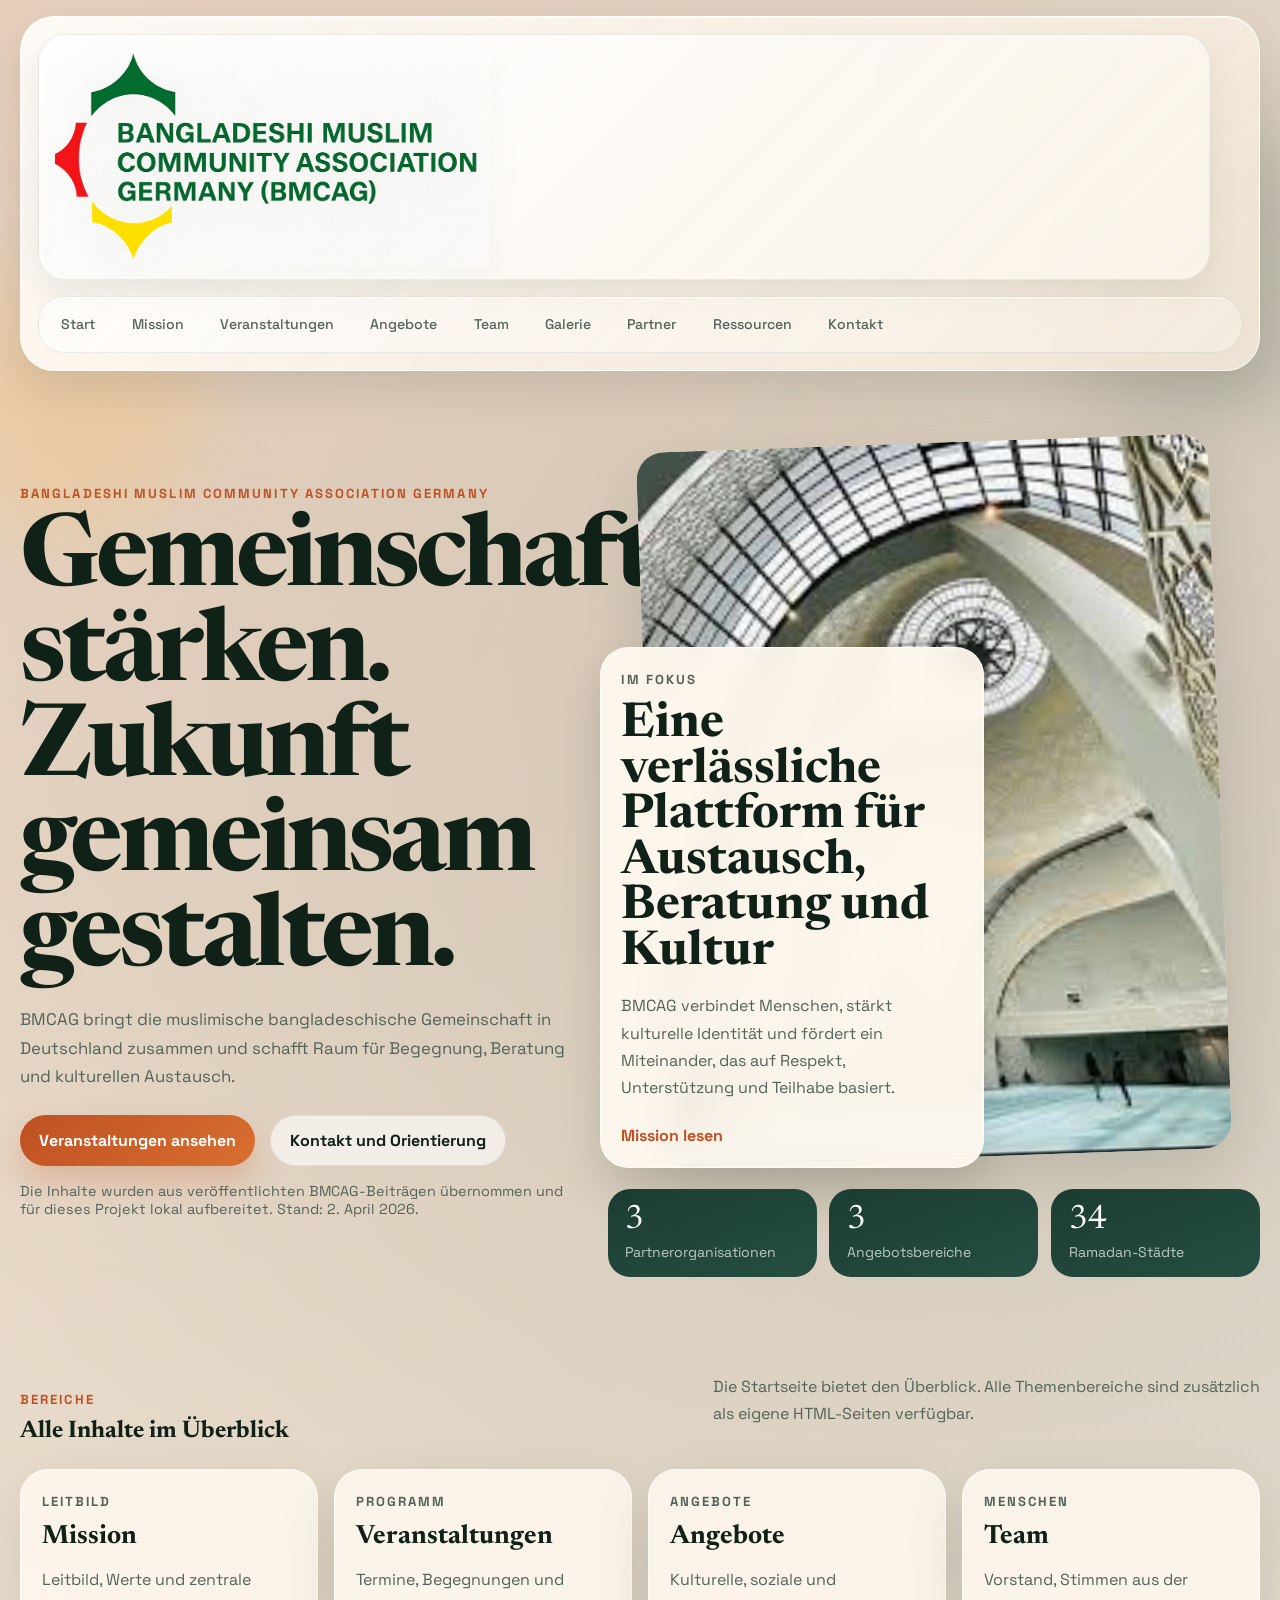
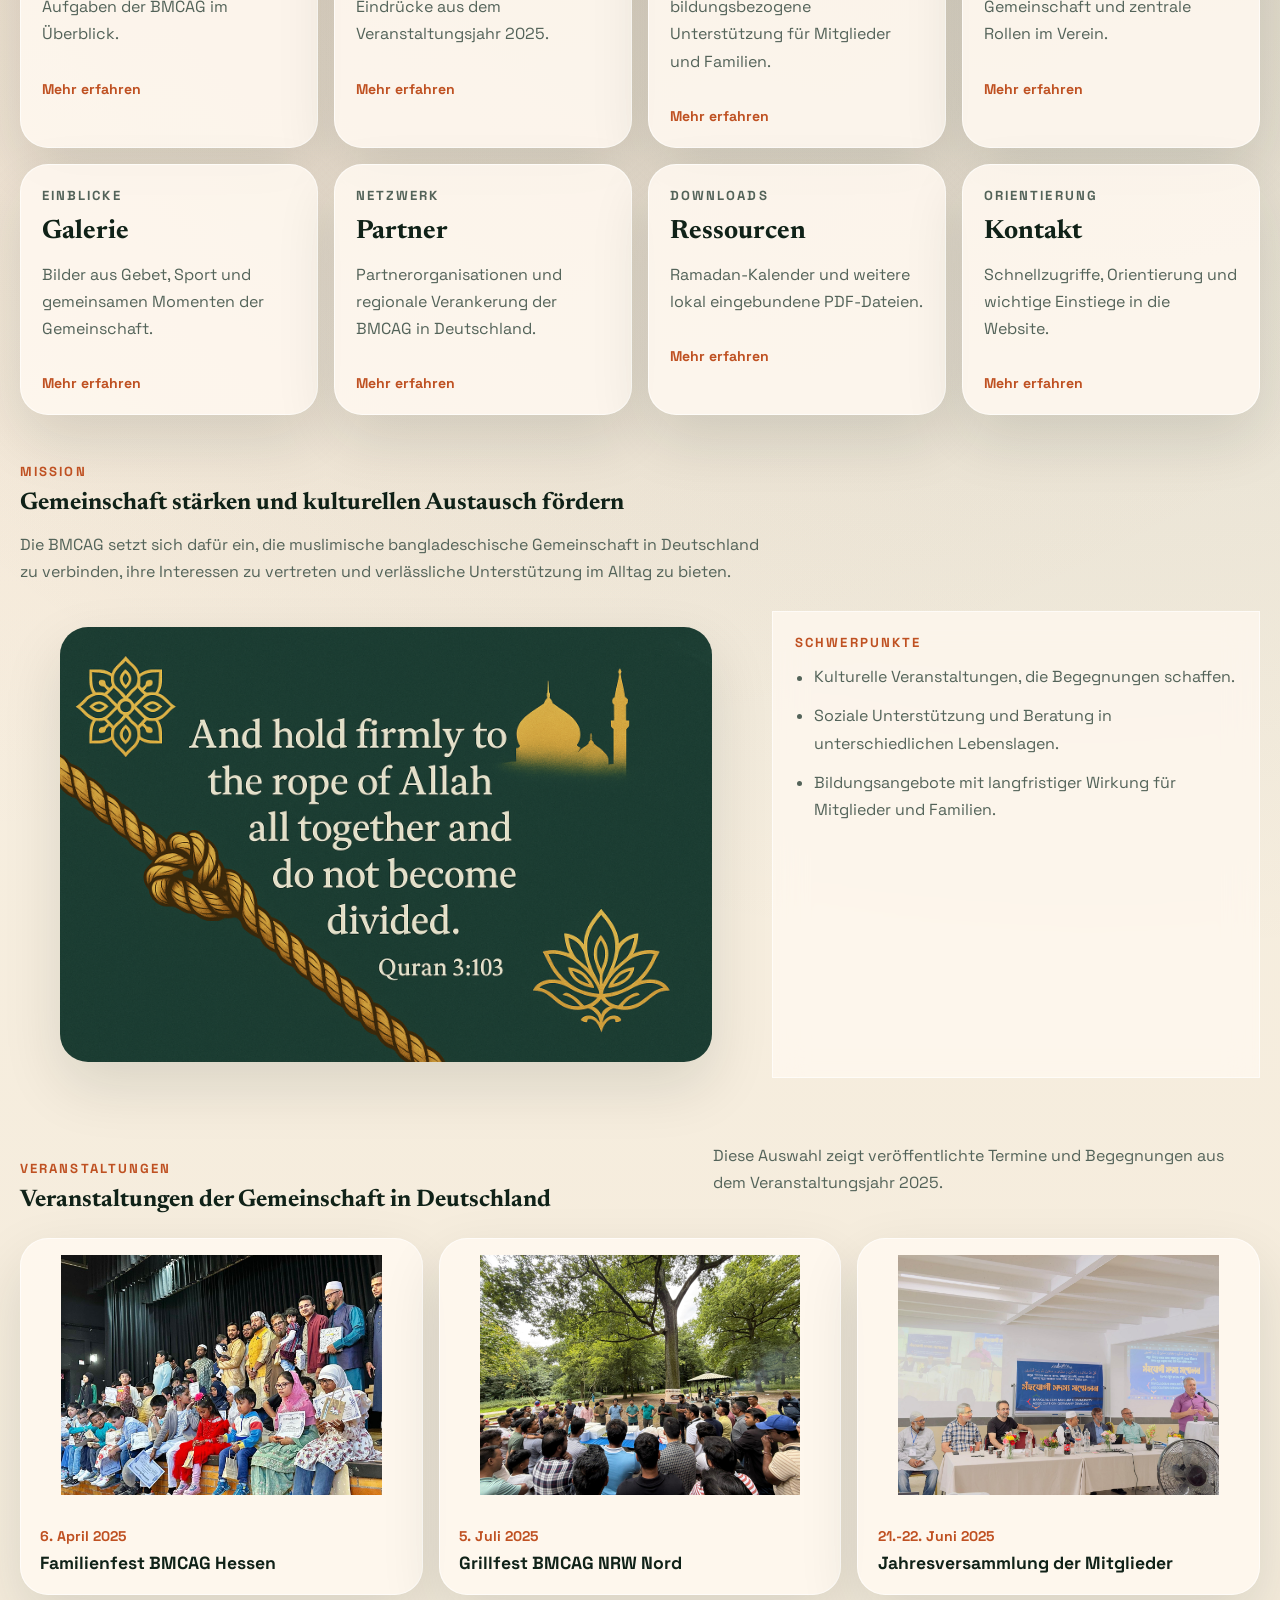
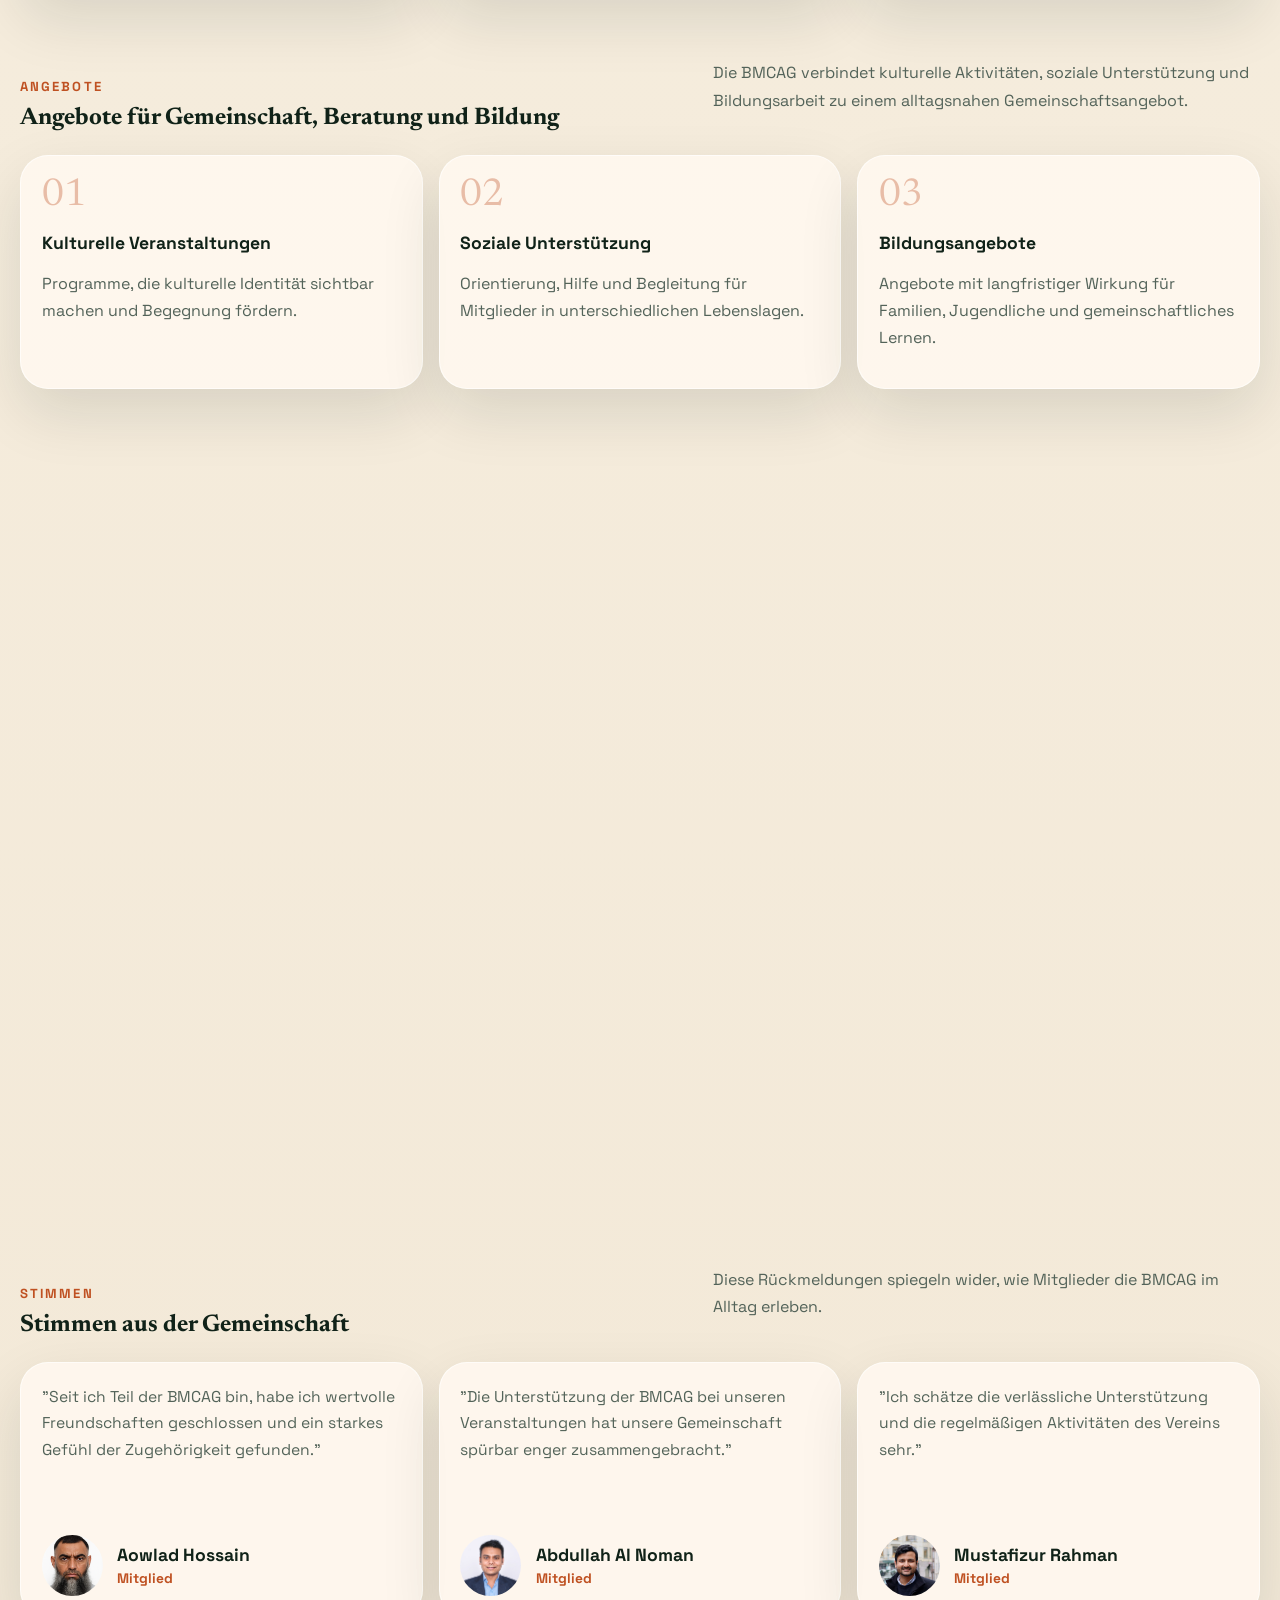
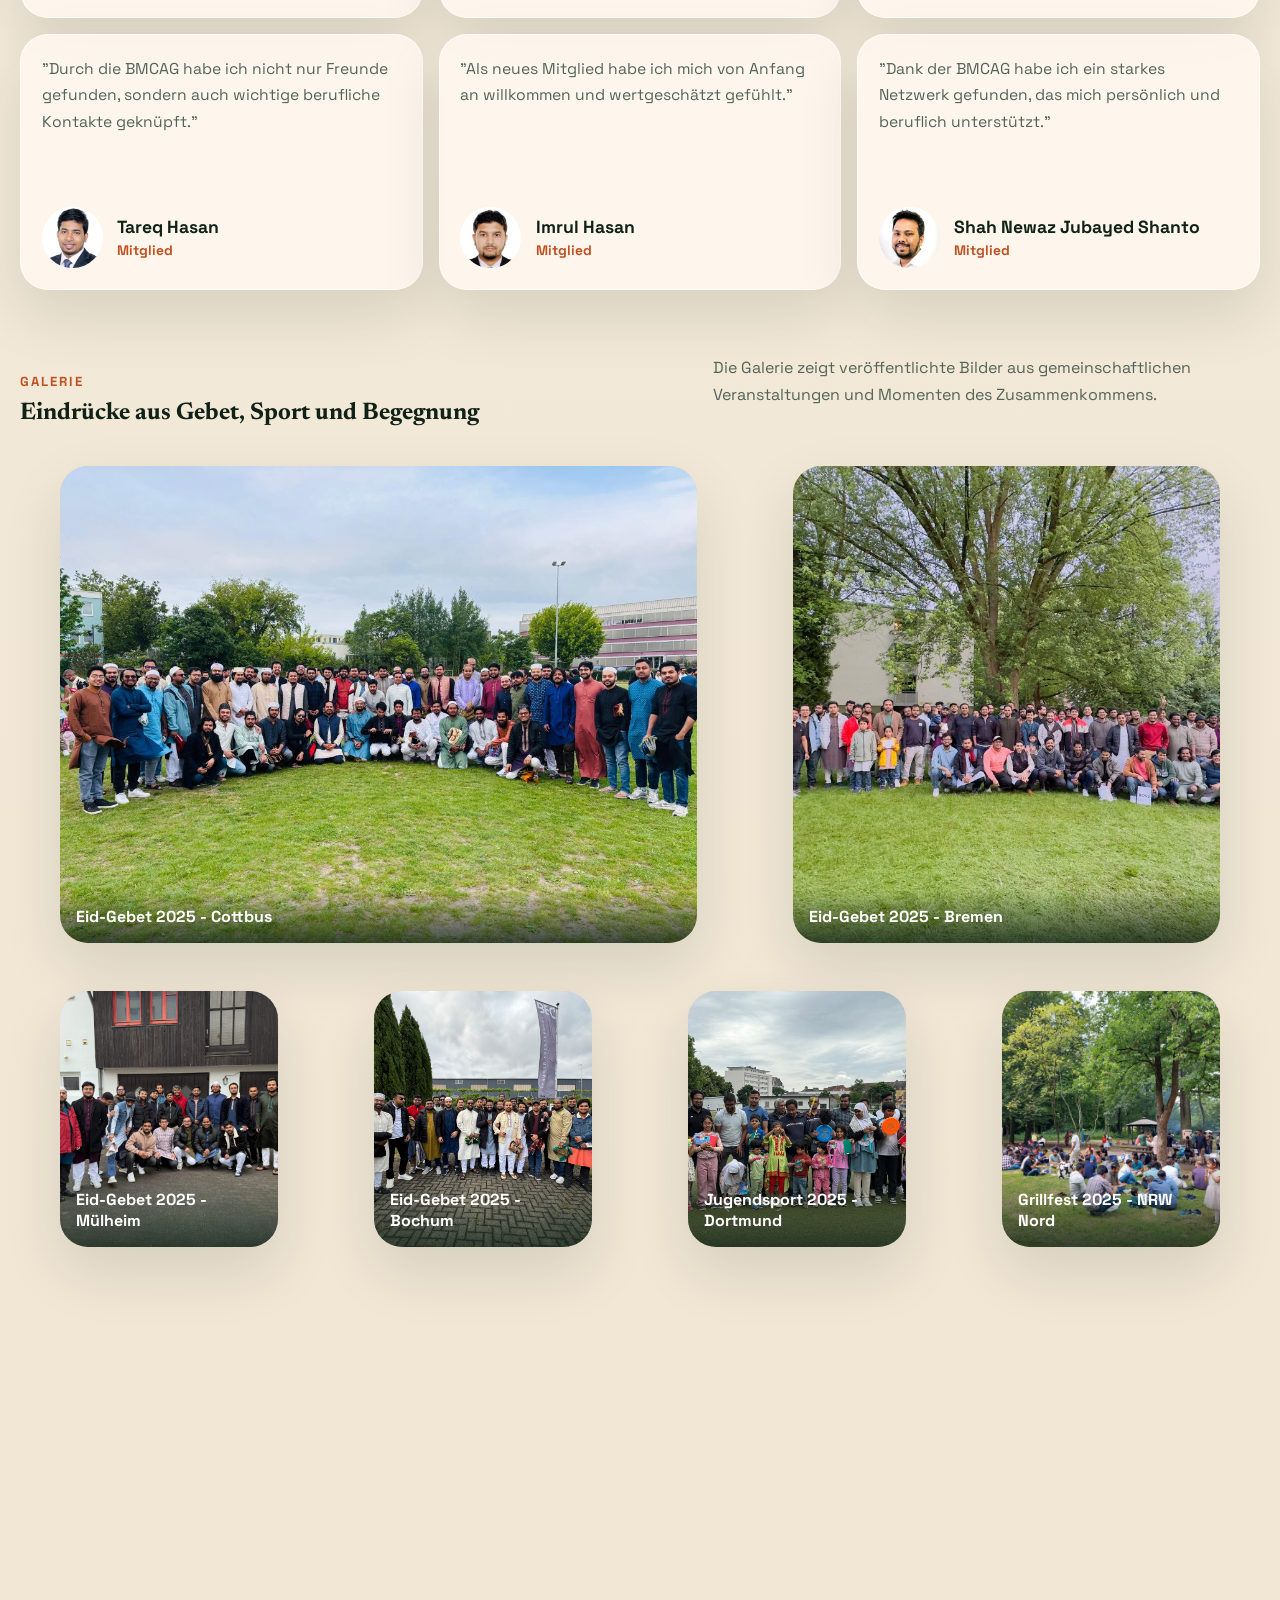
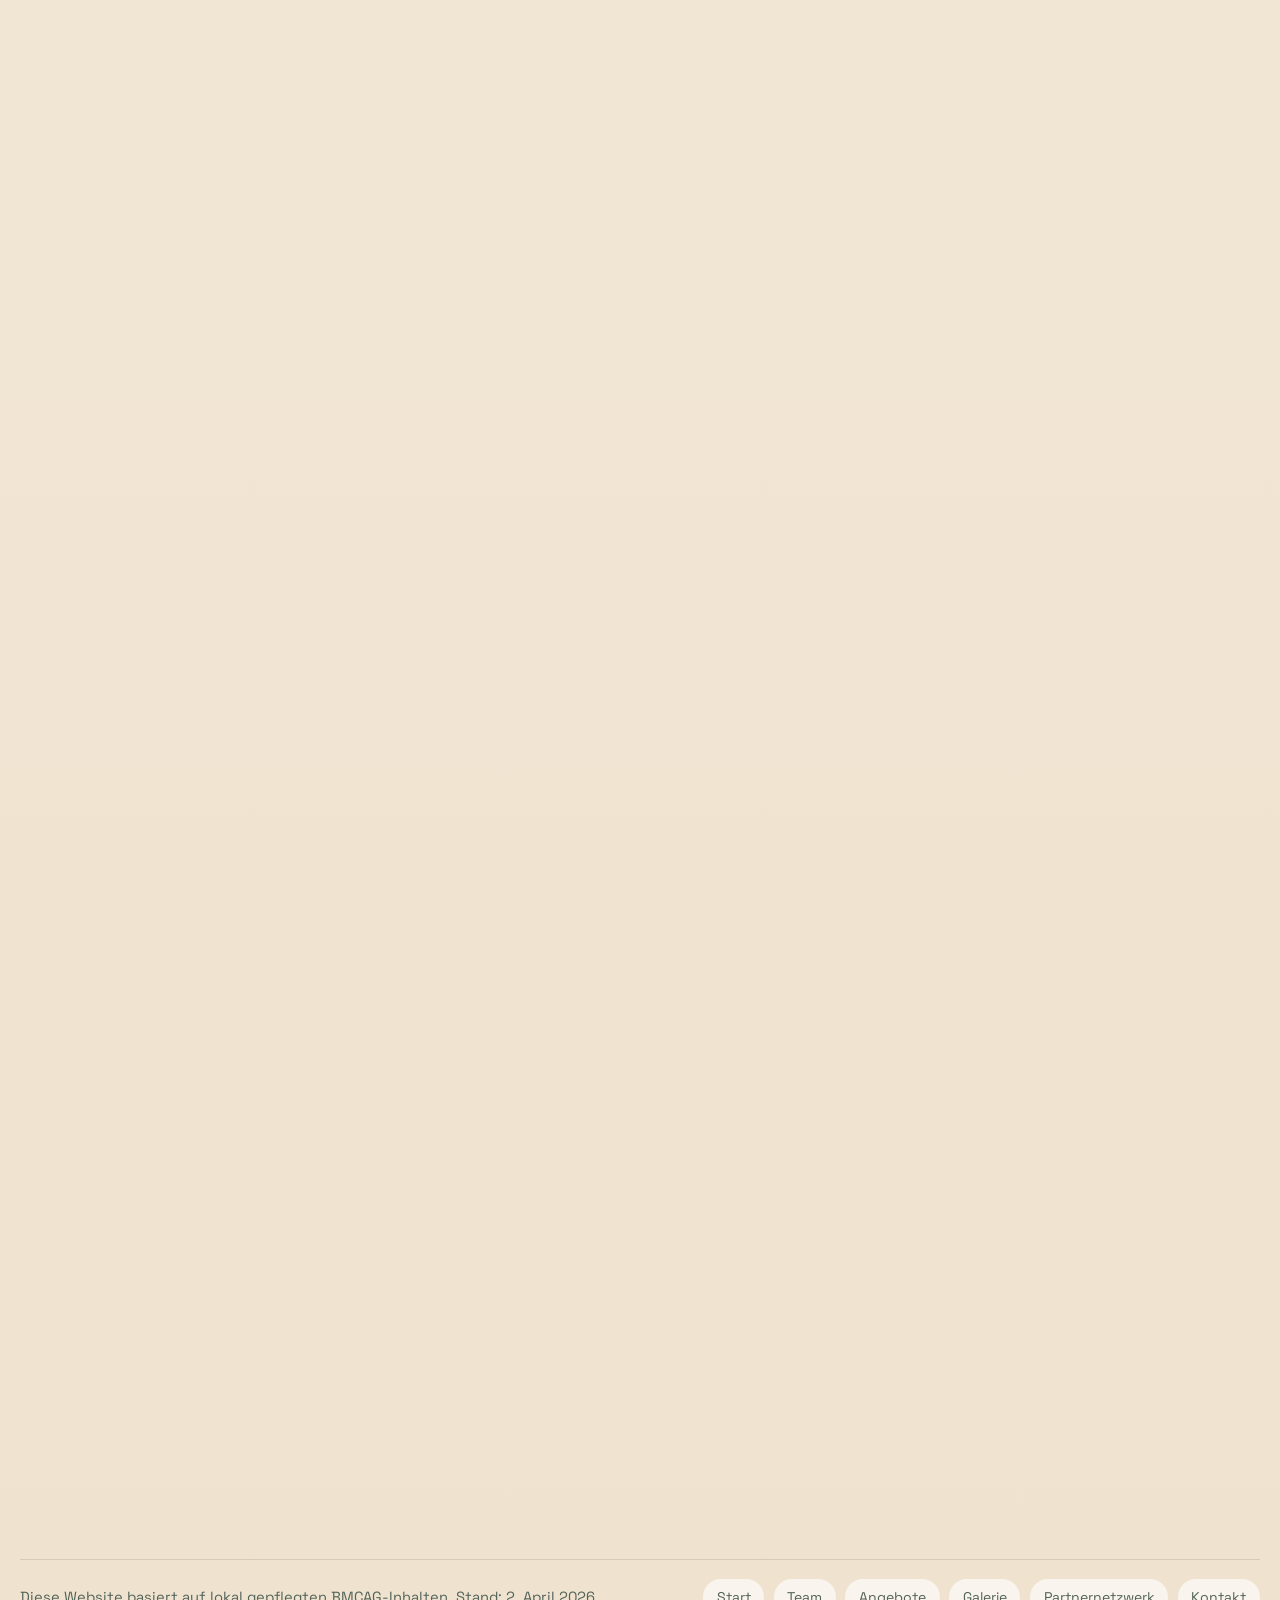
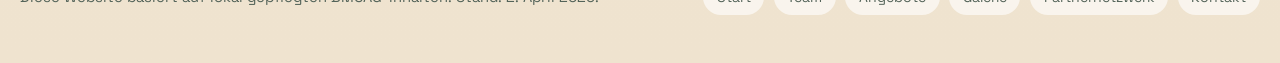
==== commit 8abf4eec: "latest" ====
--- a/index.html
+++ b/index.html
@@ -359,7 +359,7 @@
     <header class="site-header">
       <div class="site-header__topline">
         <a class="brand" href="#top" aria-label="Zur Startsektion">
-          <img class="brand-logo" src="media/logo.png" alt="BMCAG" width="1536" height="1024" loading="eager" decoding="async">
+          <img class="brand-logo" src="media/logo-header.png" alt="BMCAG" width="1100" height="557" loading="eager" decoding="async">
         </a>
         
         <button class="menu-toggle" type="button" aria-expanded="false" aria-controls="site-nav">Menü</button>
--- a/styles.css
+++ b/styles.css
@@ -83,16 +83,19 @@
   top: 1rem;
   z-index: 20;
   display: grid;
-  gap: 0.85rem;
-  padding: 1rem;
+  gap: 1rem;
+  padding: 1.05rem;
   margin-bottom: 2rem;
   background:
-    linear-gradient(135deg, rgba(255, 252, 247, 0.88), rgba(246, 235, 219, 0.8)),
-    radial-gradient(circle at top right, rgba(191, 81, 34, 0.12), transparent 34%);
+    linear-gradient(135deg, rgba(255, 252, 247, 0.92), rgba(246, 235, 219, 0.84)),
+    radial-gradient(circle at top right, rgba(191, 81, 34, 0.12), transparent 34%),
+    radial-gradient(circle at 10% 18%, rgba(24, 57, 47, 0.08), transparent 24%);
   border: 1px solid rgba(255, 255, 255, 0.78);
   border-radius: 34px;
   backdrop-filter: blur(18px);
-  box-shadow: 0 18px 44px rgba(16, 34, 24, 0.1);
+  box-shadow:
+    inset 0 1px 0 rgba(255, 255, 255, 0.58),
+    0 18px 44px rgba(16, 34, 24, 0.1);
   transition: transform 180ms ease, box-shadow 180ms ease, background 180ms ease;
 }
 
@@ -107,10 +110,13 @@
 
 body.is-scrolled .site-header {
   transform: translateY(-2px);
-  box-shadow: 0 24px 54px rgba(16, 34, 24, 0.14);
+  box-shadow:
+    inset 0 1px 0 rgba(255, 255, 255, 0.62),
+    0 24px 54px rgba(16, 34, 24, 0.14);
   background:
-    linear-gradient(135deg, rgba(255, 252, 247, 0.94), rgba(246, 235, 219, 0.88)),
-    radial-gradient(circle at top right, rgba(191, 81, 34, 0.16), transparent 34%);
+    linear-gradient(135deg, rgba(255, 252, 247, 0.96), rgba(246, 235, 219, 0.9)),
+    radial-gradient(circle at top right, rgba(191, 81, 34, 0.16), transparent 34%),
+    radial-gradient(circle at 10% 18%, rgba(24, 57, 47, 0.1), transparent 24%);
 }
 
 .site-header__topline {
@@ -118,30 +124,70 @@
   z-index: 1;
   display: grid;
   grid-template-columns: minmax(0, 1fr) auto auto;
-  align-items: center;
-  gap: 0.9rem;
+  align-items: stretch;
+  gap: 1rem;
 }
 
 .brand {
+  position: relative;
   display: inline-flex;
   align-items: center;
   min-width: 0;
+  padding: 0.72rem 0.95rem 0.74rem 1rem;
+  border-radius: 28px;
+  background:
+    linear-gradient(135deg, rgba(255, 255, 255, 0.96), rgba(250, 244, 234, 0.88)),
+    radial-gradient(circle at 12% 20%, rgba(24, 57, 47, 0.08), transparent 22%),
+    radial-gradient(circle at 15% 82%, rgba(242, 192, 120, 0.22), transparent 20%);
+  border: 1px solid rgba(16, 34, 24, 0.08);
+  box-shadow:
+    inset 0 1px 0 rgba(255, 255, 255, 0.82),
+    0 16px 34px rgba(16, 34, 24, 0.08);
+  overflow: hidden;
+  transition: transform 160ms ease, box-shadow 160ms ease, border-color 160ms ease;
+}
+
+.brand::after {
+  content: "";
+  position: absolute;
+  inset: 0;
+  background: linear-gradient(135deg, rgba(255, 255, 255, 0.48), transparent 52%);
+  pointer-events: none;
+}
+
+.brand:hover,
+.brand:focus-visible {
+  transform: translateY(-1px);
+  border-color: rgba(16, 34, 24, 0.14);
+  box-shadow:
+    inset 0 1px 0 rgba(255, 255, 255, 0.84),
+    0 20px 38px rgba(16, 34, 24, 0.1);
+  outline: none;
 }
 
 .brand-logo {
+  position: relative;
+  z-index: 1;
   display: block;
-  width: clamp(15rem, 32vw, 28rem);
+  width: clamp(16rem, 34vw, 31rem);
   max-width: 100%;
   height: auto;
   object-fit: contain;
+  filter: drop-shadow(0 8px 16px rgba(16, 34, 24, 0.08));
 }
 
 .header-utility {
   display: inline-flex;
   align-items: center;
   justify-content: flex-end;
-  gap: 0.65rem;
+  align-self: center;
+  gap: 0.45rem;
   min-width: 0;
+  padding: 0.35rem;
+  border-radius: 999px;
+  background: rgba(255, 255, 255, 0.52);
+  border: 1px solid rgba(16, 34, 24, 0.08);
+  box-shadow: inset 0 1px 0 rgba(255, 255, 255, 0.78);
 }
 
 .header-status {
@@ -149,10 +195,10 @@
   align-items: center;
   gap: 0.5rem;
   margin: 0;
-  padding: 0.7rem 0.9rem;
+  padding: 0.68rem 0.92rem 0.68rem 0.86rem;
   border-radius: 999px;
-  background: rgba(255, 255, 255, 0.58);
-  border: 1px solid rgba(16, 34, 24, 0.08);
+  background: transparent;
+  border: 0;
   color: var(--muted);
   font-size: 0.8rem;
   font-weight: 700;
@@ -171,22 +217,22 @@
   display: inline-flex;
   align-items: center;
   justify-content: center;
-  min-height: 2.7rem;
-  padding: 0.75rem 1rem;
+  min-height: 2.95rem;
+  padding: 0.82rem 1.12rem;
   border-radius: 999px;
-  background: linear-gradient(135deg, rgba(191, 81, 34, 0.96), rgba(216, 111, 48, 0.96));
+  background: linear-gradient(135deg, #114737, #1f6d52);
   color: #fff;
   font-size: 0.88rem;
   font-weight: 700;
-  box-shadow: 0 12px 26px rgba(191, 81, 34, 0.2);
+  box-shadow: 0 14px 28px rgba(17, 71, 55, 0.22);
   transition: transform 160ms ease, box-shadow 160ms ease, filter 160ms ease;
 }
 
 .header-cta:hover,
 .header-cta:focus-visible {
   transform: translateY(-1px);
-  box-shadow: 0 16px 30px rgba(191, 81, 34, 0.26);
-  filter: saturate(1.05);
+  box-shadow: 0 18px 34px rgba(17, 71, 55, 0.28);
+  filter: brightness(1.03) saturate(1.06);
   outline: none;
 }
 
@@ -195,21 +241,29 @@
   z-index: 1;
   display: flex;
   align-items: center;
-  justify-content: center;
-  gap: 0.45rem;
+  justify-content: flex-start;
+  gap: 0.35rem;
   flex-wrap: wrap;
   padding: 0.45rem;
-  background: rgba(255, 255, 255, 0.5);
+  background: linear-gradient(135deg, rgba(255, 255, 255, 0.68), rgba(248, 240, 229, 0.6));
   border: 1px solid rgba(16, 34, 24, 0.08);
-  border-radius: 999px;
+  border-radius: 26px;
+  box-shadow: inset 0 1px 0 rgba(255, 255, 255, 0.74);
+  overflow-x: auto;
+  scrollbar-width: none;
+}
+
+.site-nav::-webkit-scrollbar {
+  display: none;
 }
 
 .site-nav a {
-  padding: 0.75rem 1rem;
+  padding: 0.72rem 0.96rem;
   border-radius: 999px;
   color: var(--muted);
-  font-size: 0.9rem;
+  font-size: 0.88rem;
   font-weight: 500;
+  white-space: nowrap;
   transition: background 160ms ease, color 160ms ease, transform 160ms ease, box-shadow 160ms ease;
 }
 
@@ -231,9 +285,10 @@
 .menu-toggle {
   display: none;
   border: 1px solid rgba(16, 34, 24, 0.08);
-  padding: 0.8rem 1rem;
+  padding: 0.82rem 1rem;
   border-radius: 999px;
-  background: rgba(255, 255, 255, 0.72);
+  background: linear-gradient(135deg, rgba(255, 255, 255, 0.92), rgba(244, 236, 222, 0.88));
+  box-shadow: inset 0 1px 0 rgba(255, 255, 255, 0.78);
   color: var(--surface-dark);
   font-size: 0.88rem;
   font-weight: 700;
@@ -1050,10 +1105,17 @@
     align-items: start;
   }
 
+  .brand {
+    padding: 0.58rem 0.72rem;
+    border-radius: 24px;
+  }
+
   .header-utility {
     grid-column: 1 / -1;
     justify-content: space-between;
     flex-wrap: wrap;
+    padding: 0.4rem;
+    border-radius: 22px;
   }
 
   .header-status,
@@ -1090,7 +1152,7 @@
   }
 
   .brand-logo {
-    width: min(100%, 20rem);
+    width: min(100%, 18rem);
   }
 
   .events-grid,
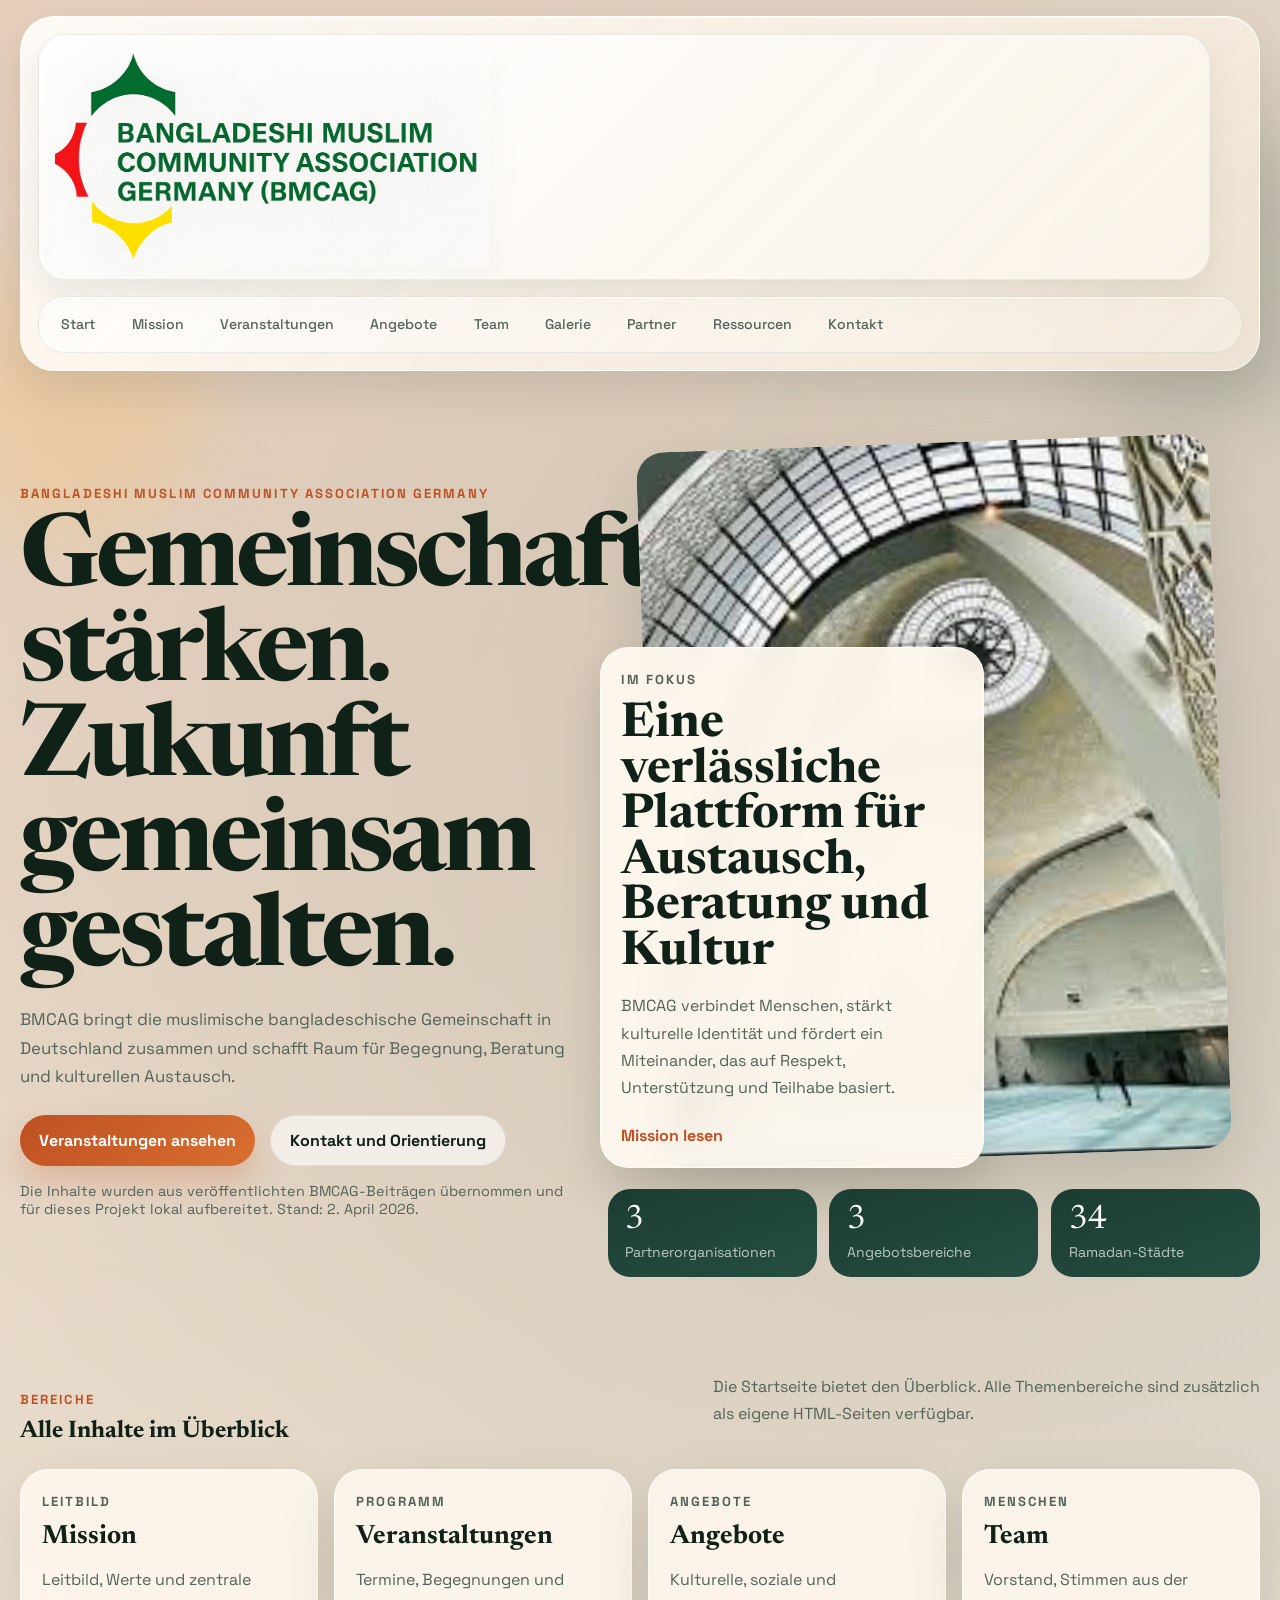
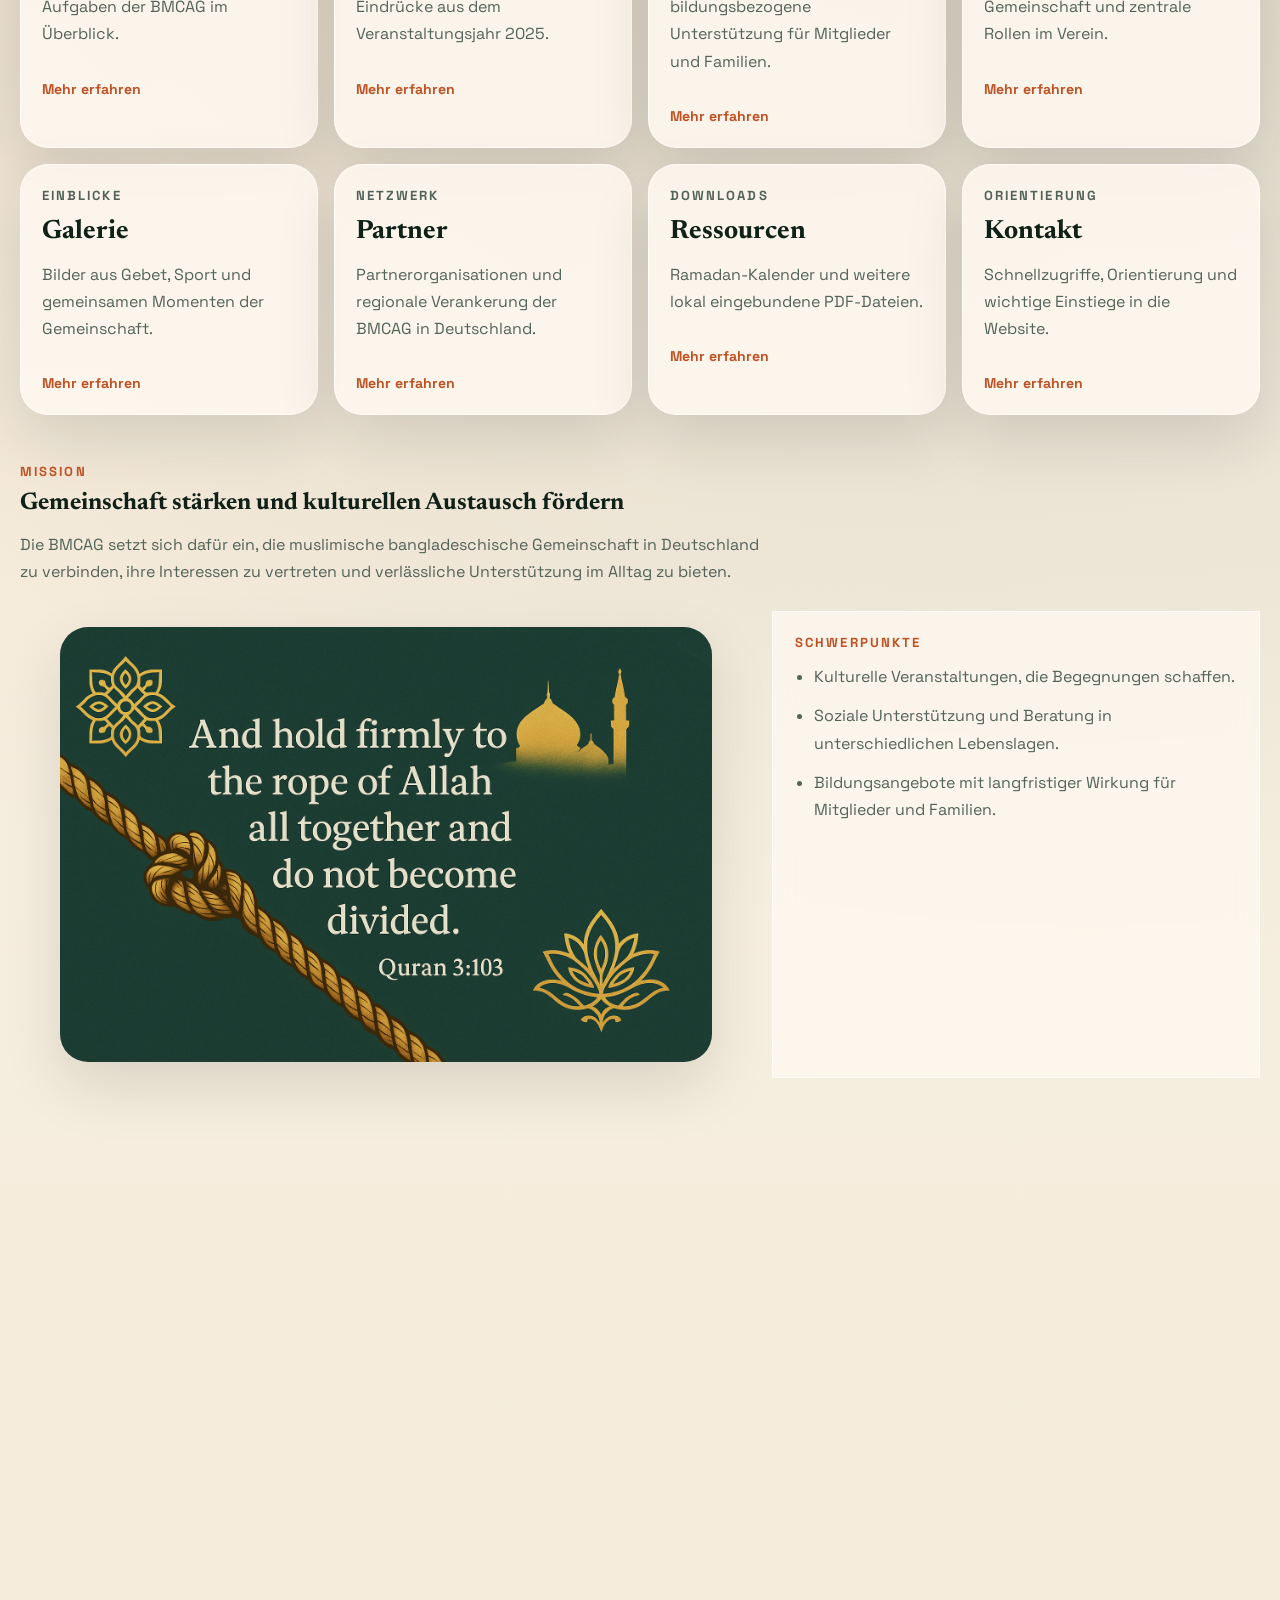
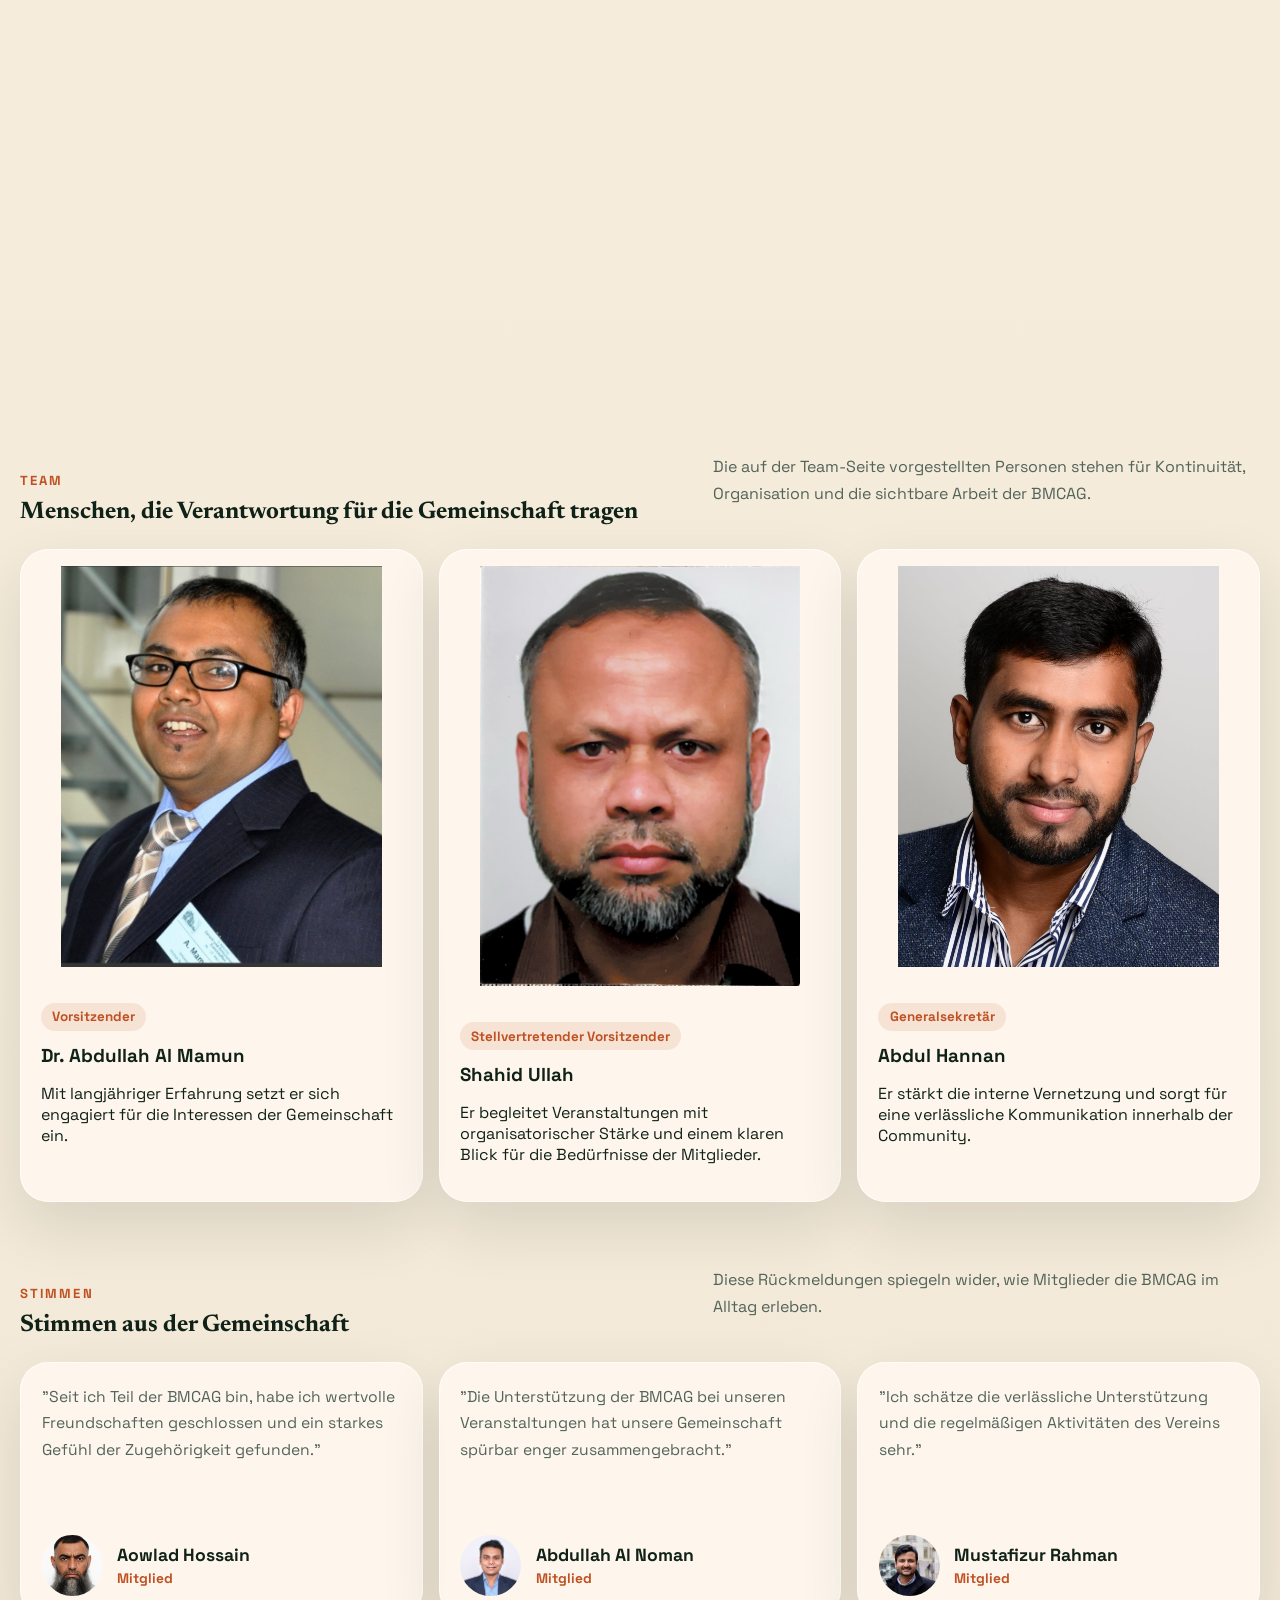
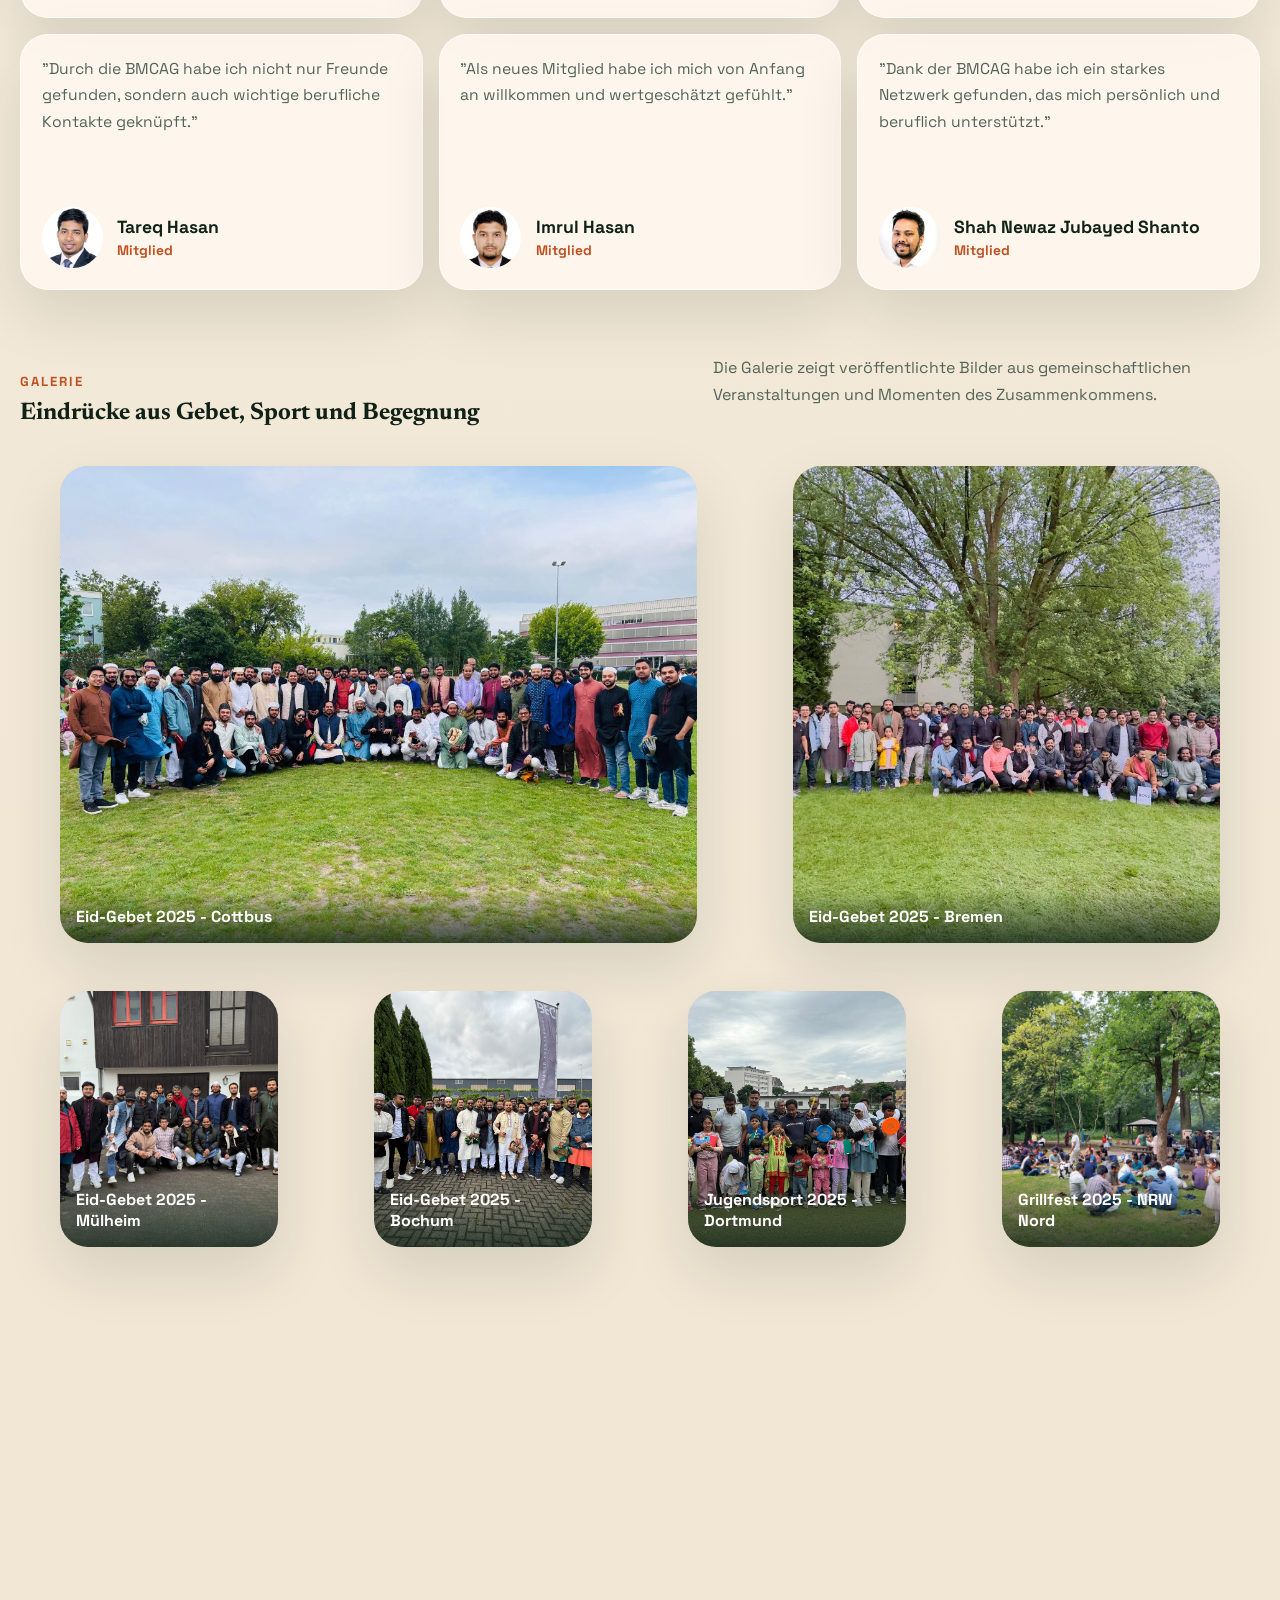
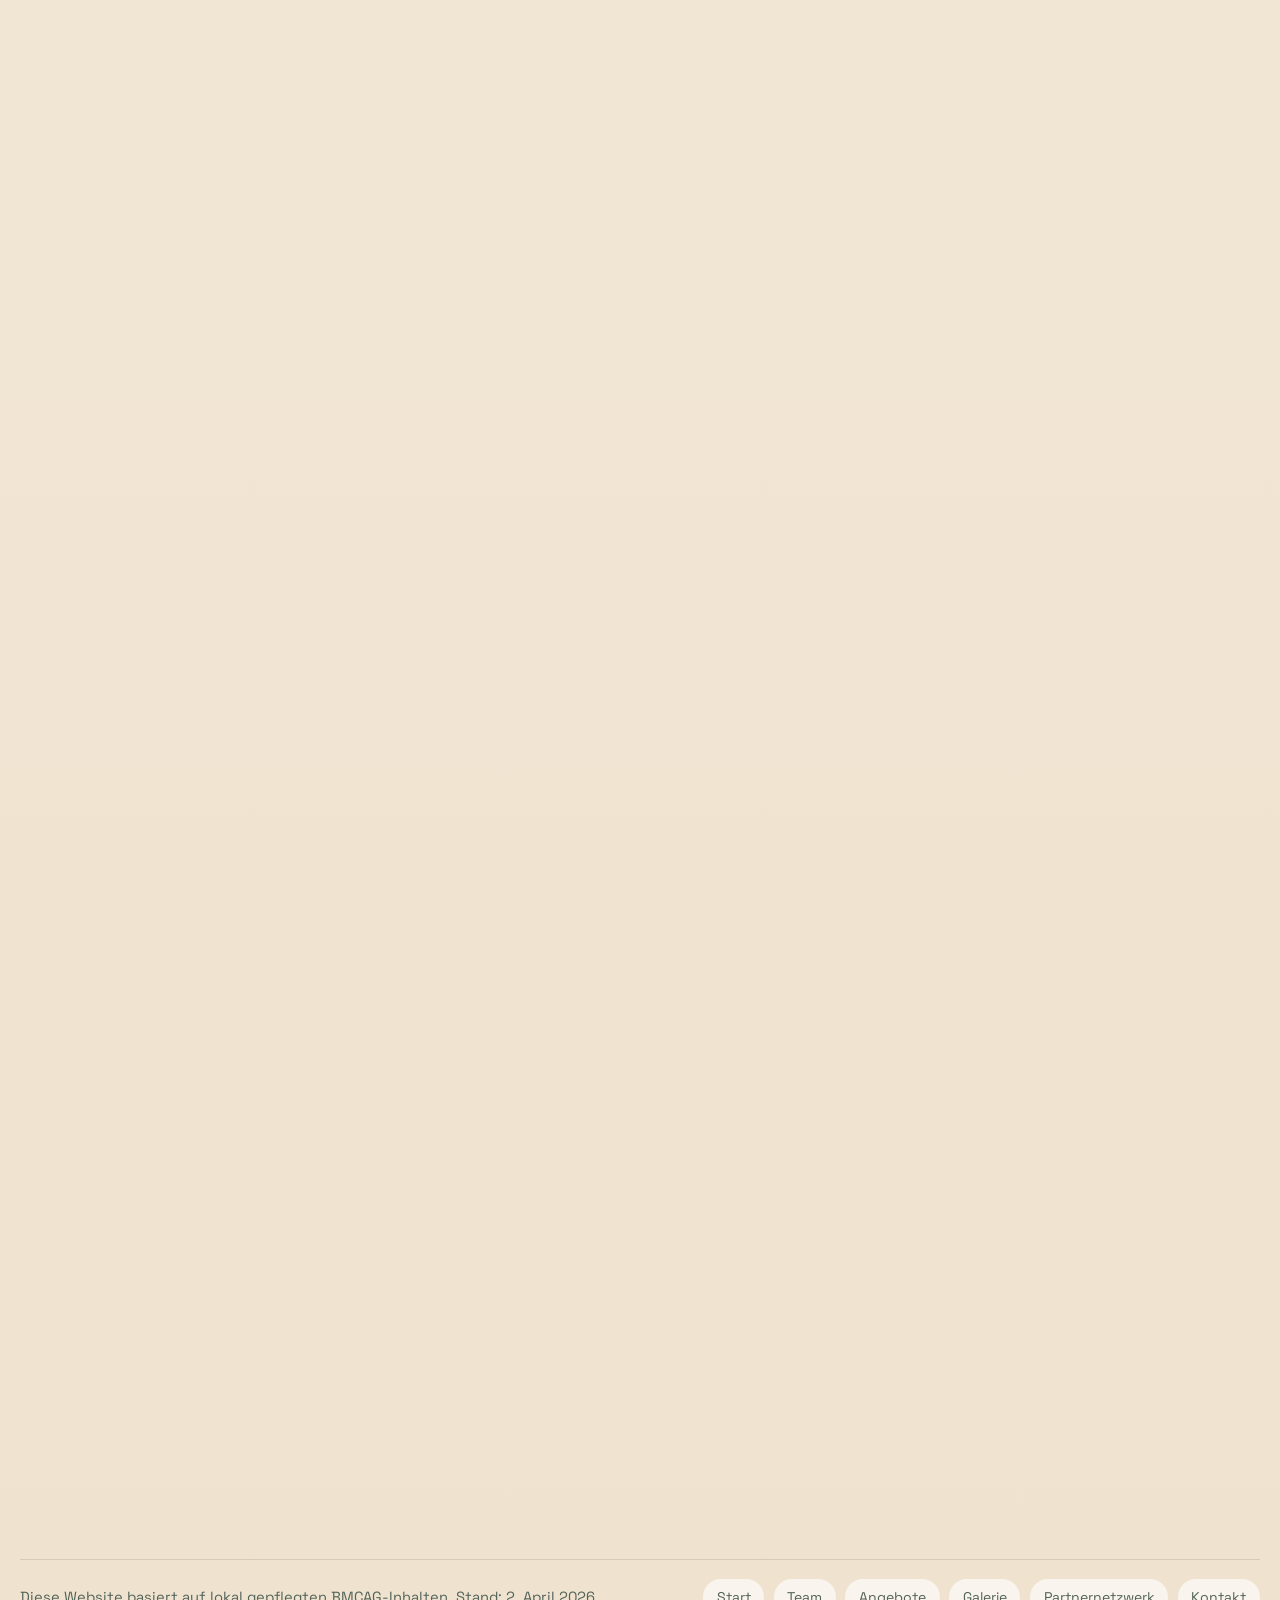
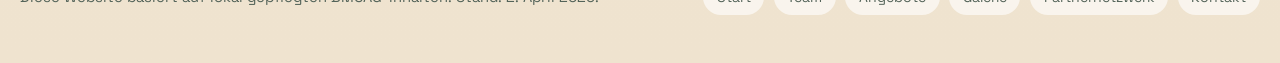
==== commit d47a093f: "latest" ====
--- a/index.html
+++ b/index.html
@@ -359,7 +359,7 @@
     <header class="site-header">
       <div class="site-header__topline">
         <a class="brand" href="#top" aria-label="Zur Startsektion">
-          <img class="brand-logo" src="media/logo-header.png" alt="BMCAG" width="1100" height="557" loading="eager" decoding="async">
+          <img class="brand-logo" src="media/logo-header.png" alt="BMCAG" width="800" height="357" loading="eager" decoding="async">
         </a>
         
         <button class="menu-toggle" type="button" aria-expanded="false" aria-controls="site-nav">Menü</button>
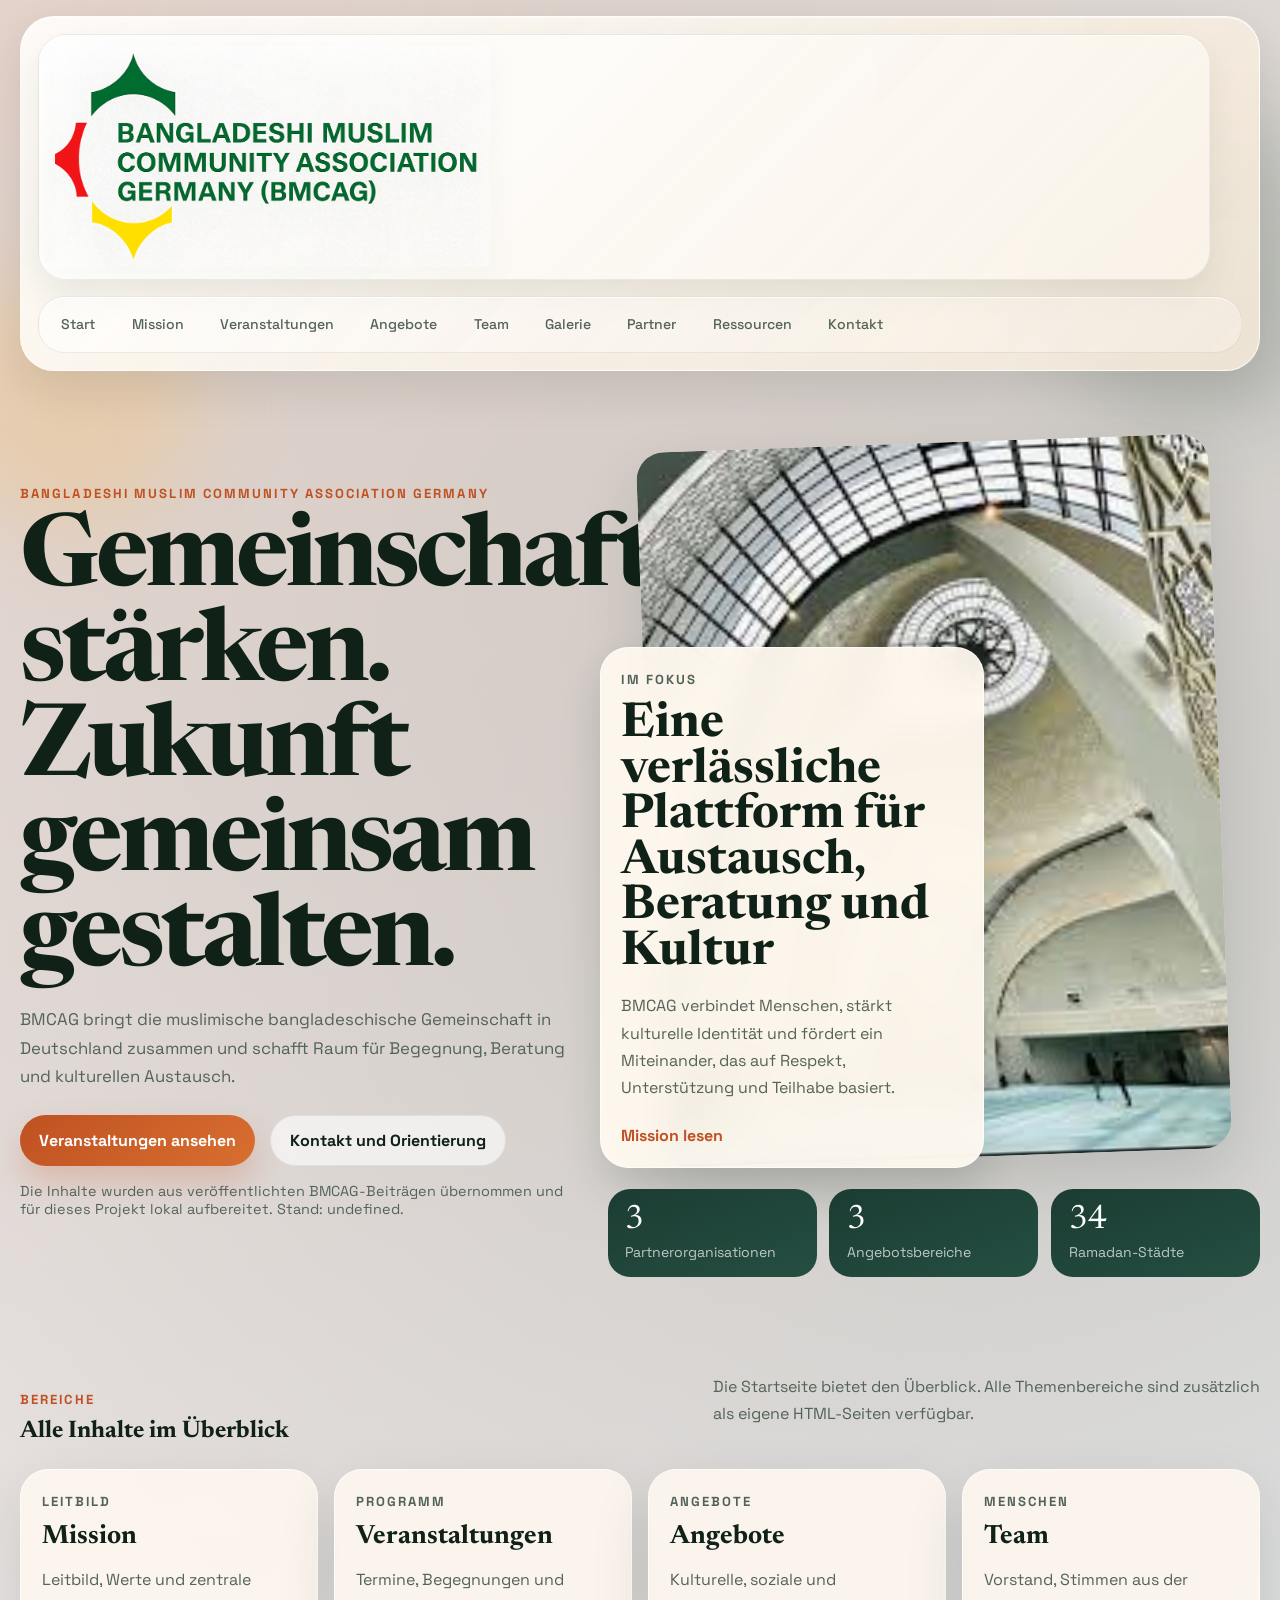
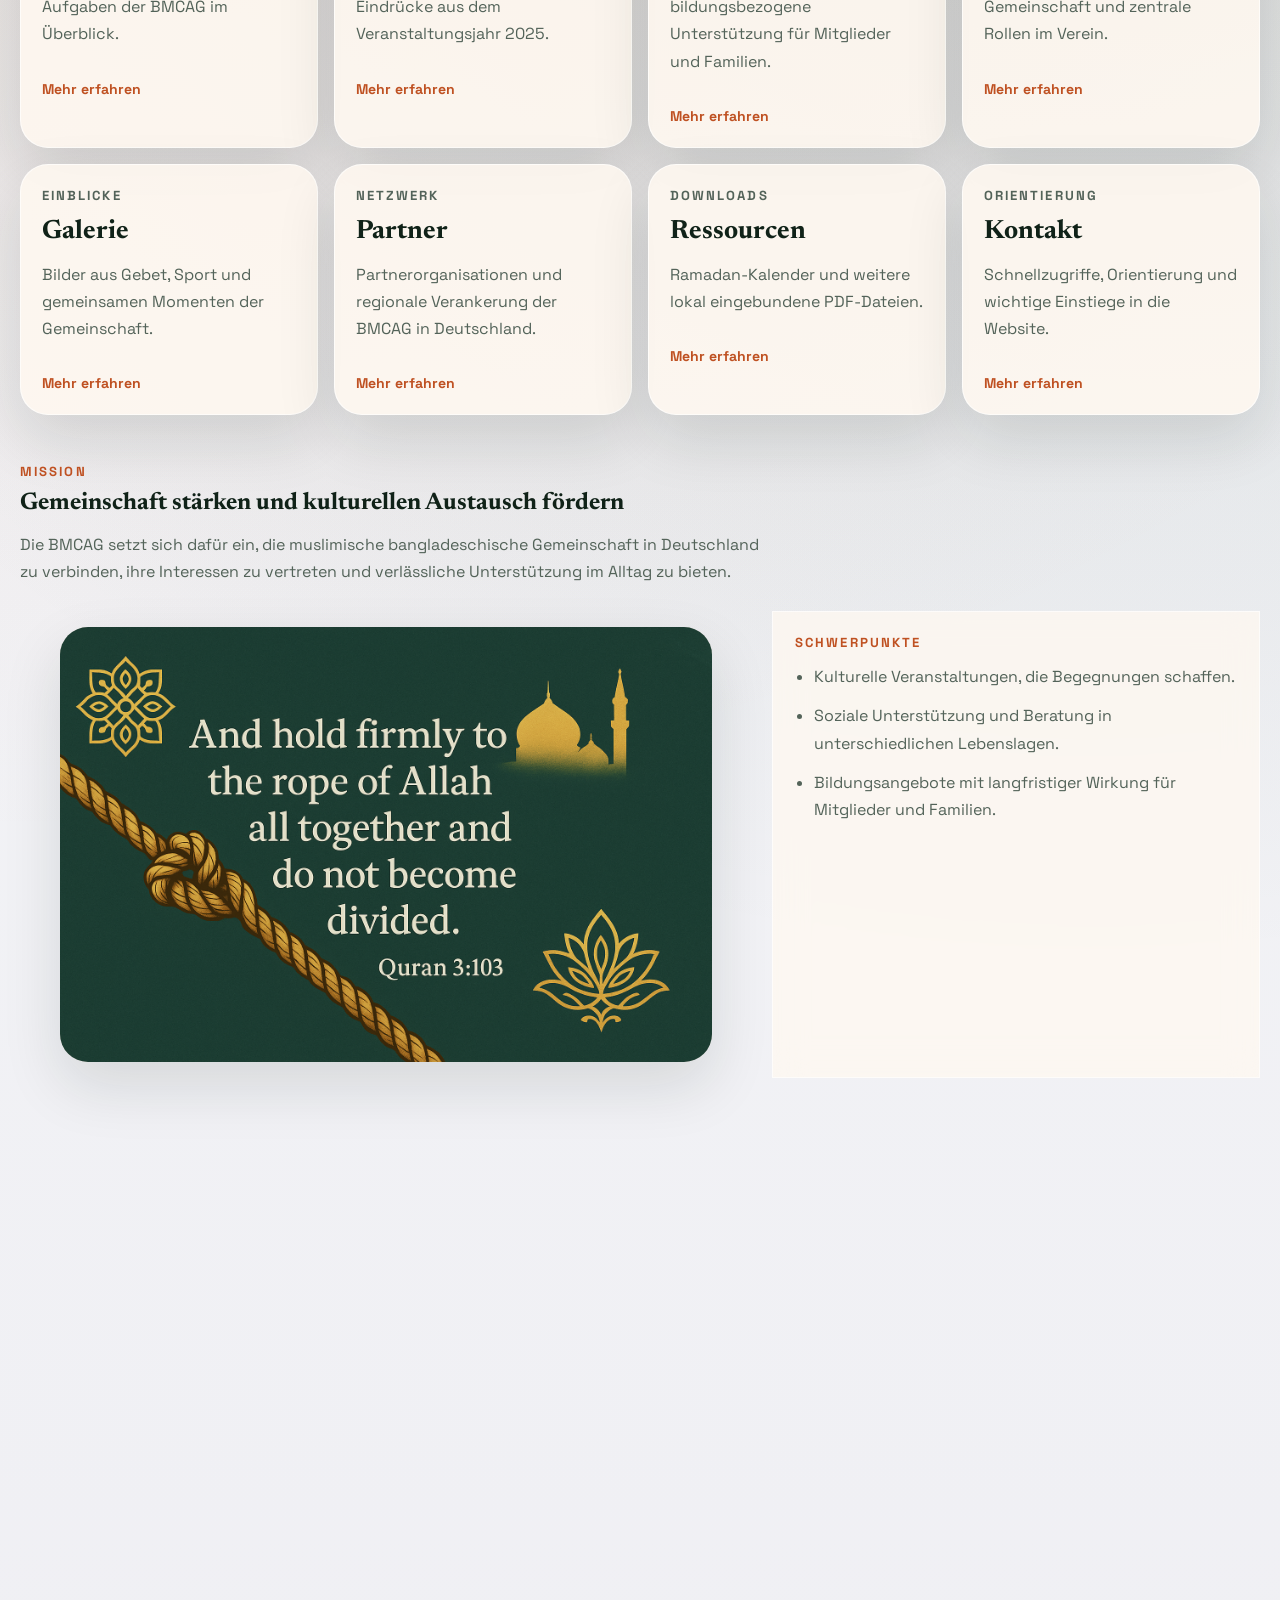
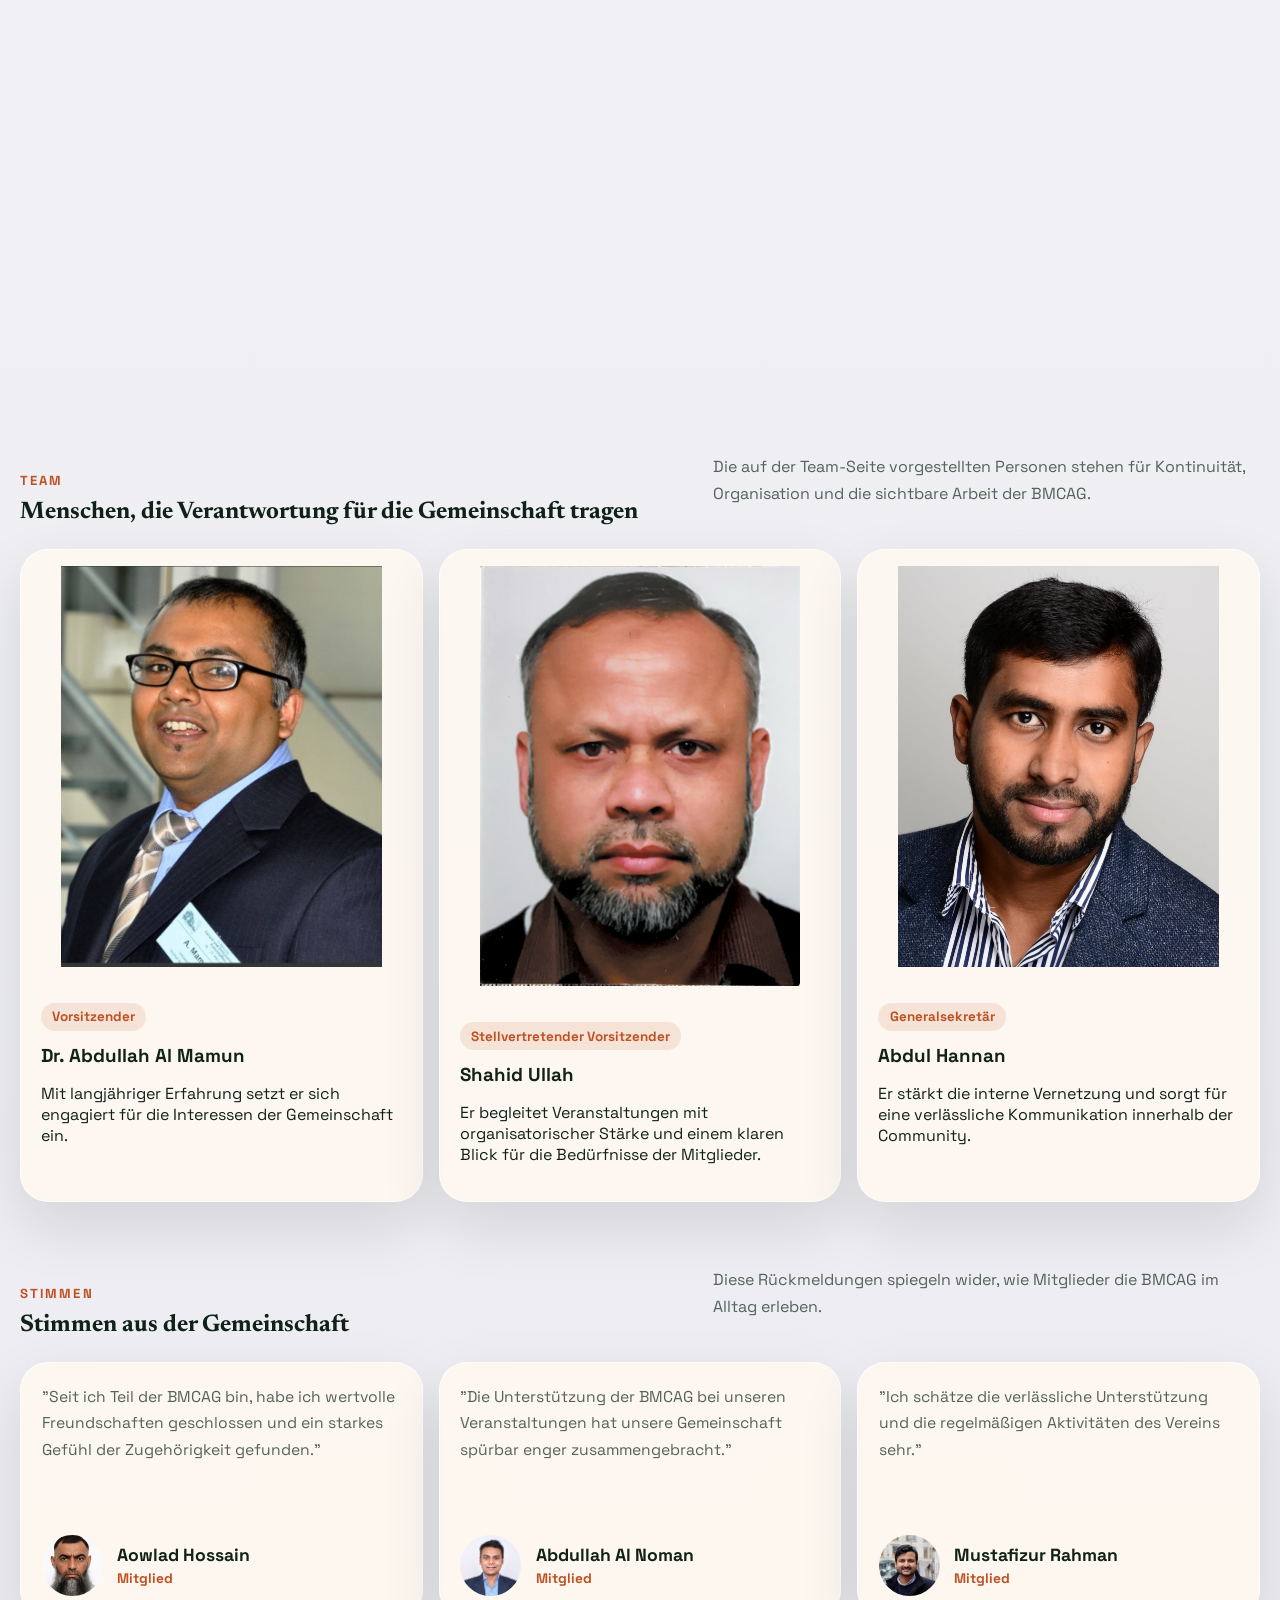
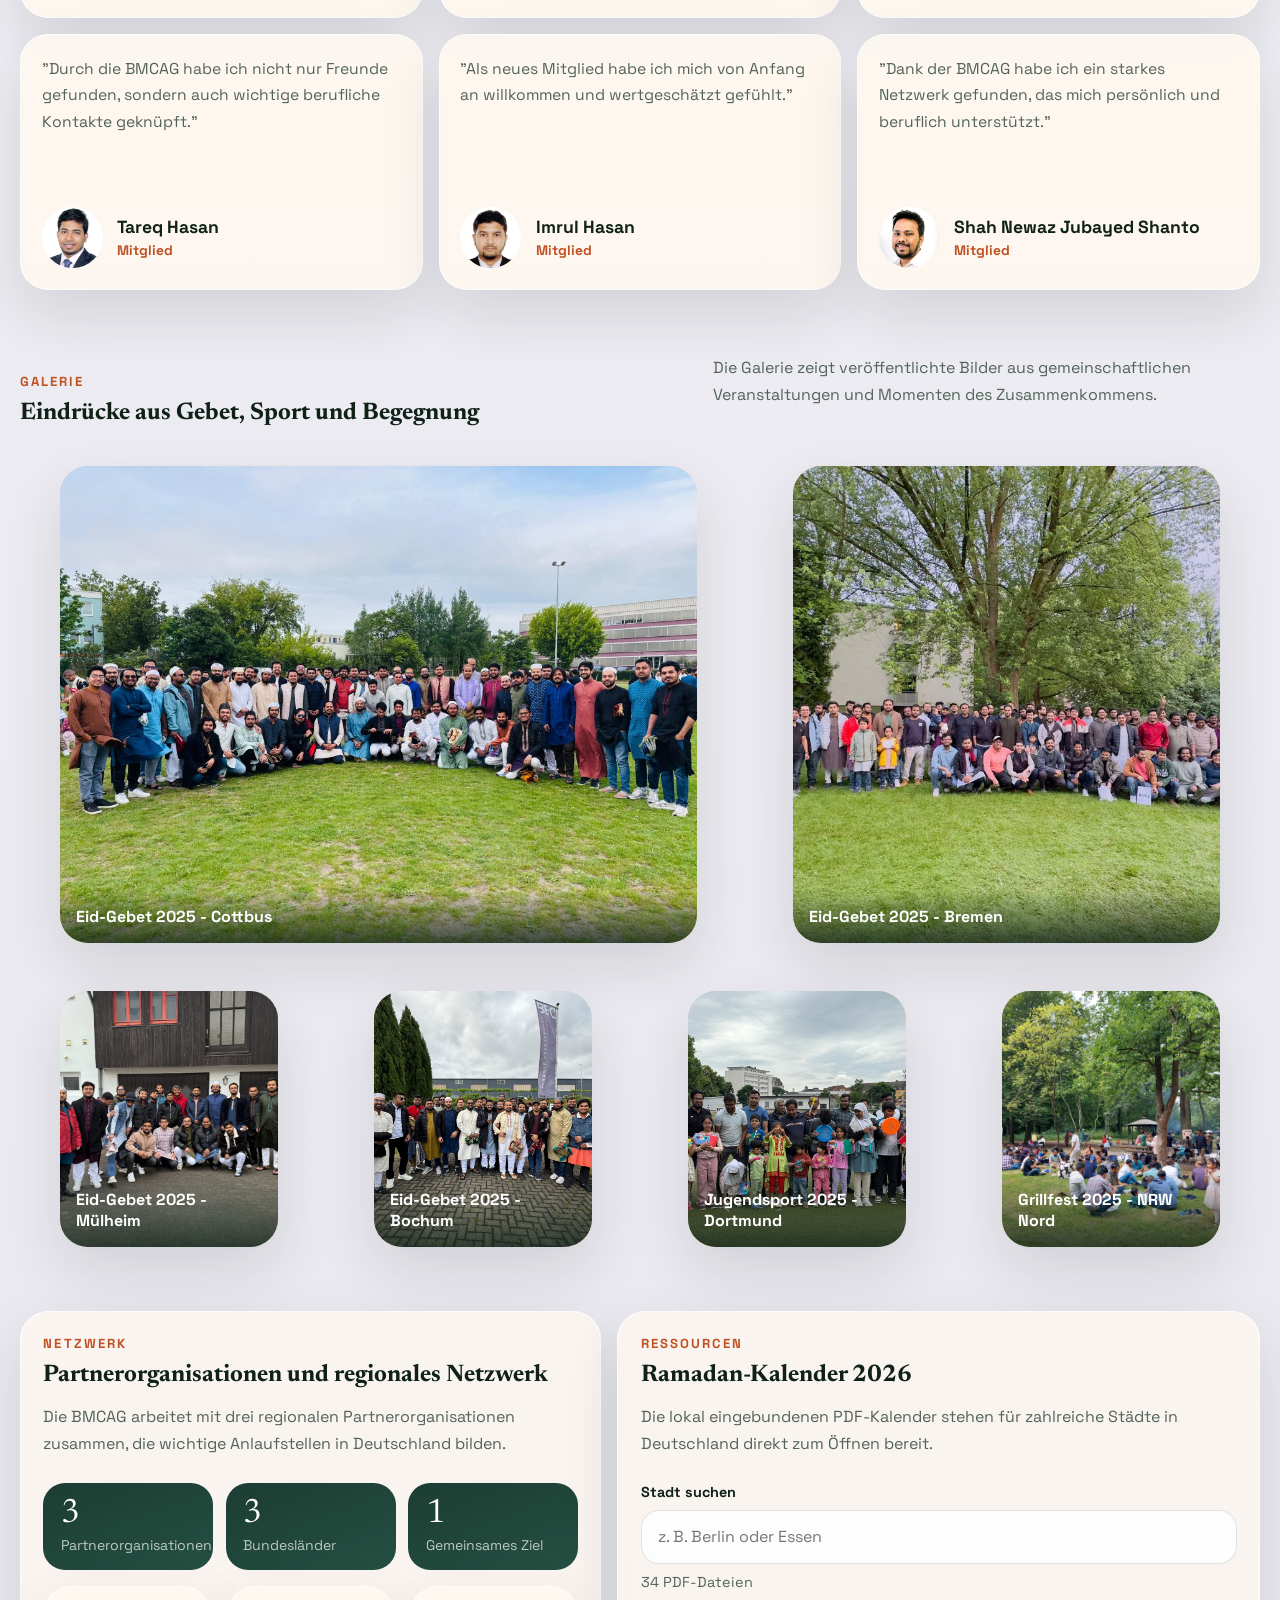
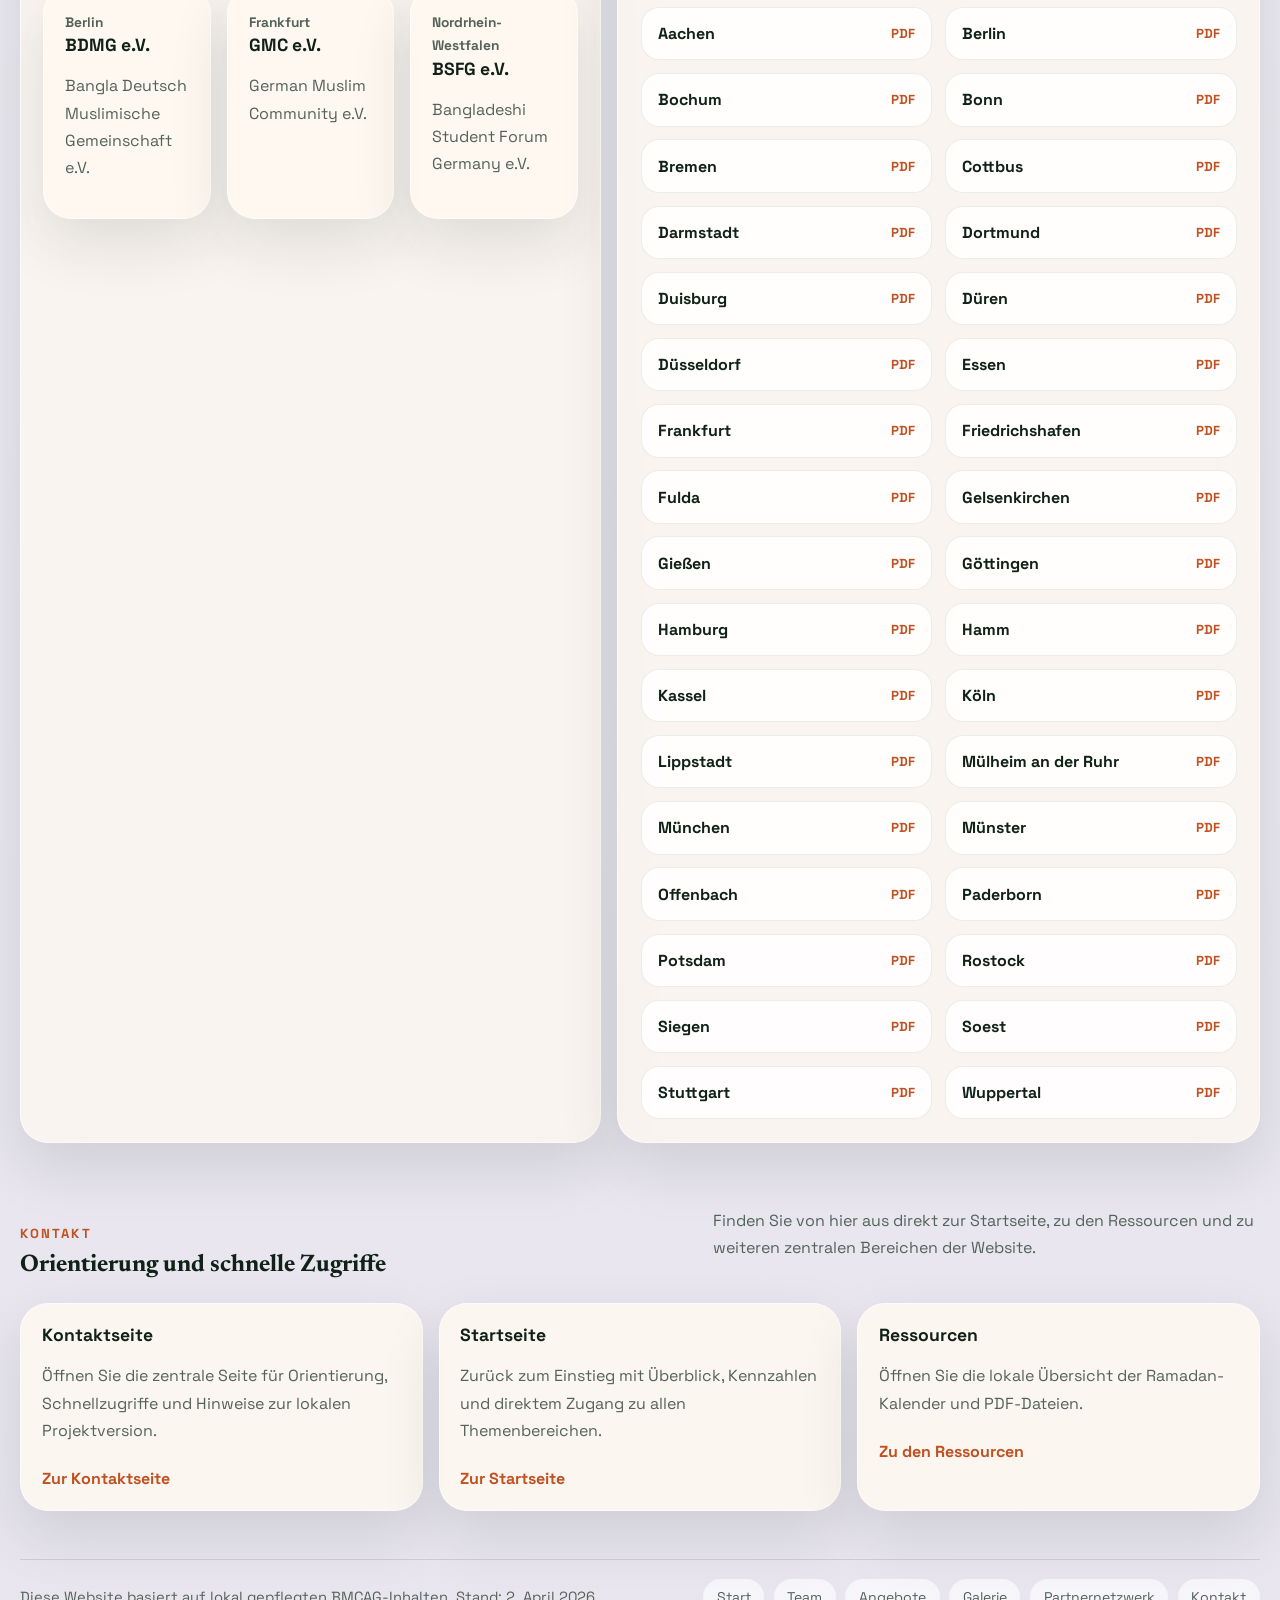
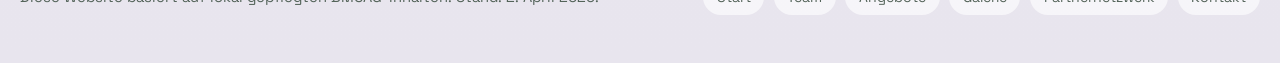
==== commit 8bc65e7a: "latest" ====
--- a/index.html
+++ b/index.html
@@ -11,7 +11,7 @@
   <link rel="stylesheet" href="styles.css">
   <script>
     window.BMCAG_DATA = {
-      syncDate: "2. April 2026",
+      
       brand: {
         shortName: "BMCAG",
         fullName: "Bangladeshi Muslim Community Association Germany",
--- a/styles.css
+++ b/styles.css
@@ -31,7 +31,7 @@
   background:
     radial-gradient(circle at top left, rgba(191, 81, 34, 0.18), transparent 30%),
     radial-gradient(circle at 85% 10%, rgba(24, 57, 47, 0.18), transparent 24%),
-    linear-gradient(180deg, #f9f2e5 0%, #efe3cf 100%);
+    linear-gradient(180deg, #f5f7f8 0%, #e8e5ee 100%);
 }
 
 body::before,
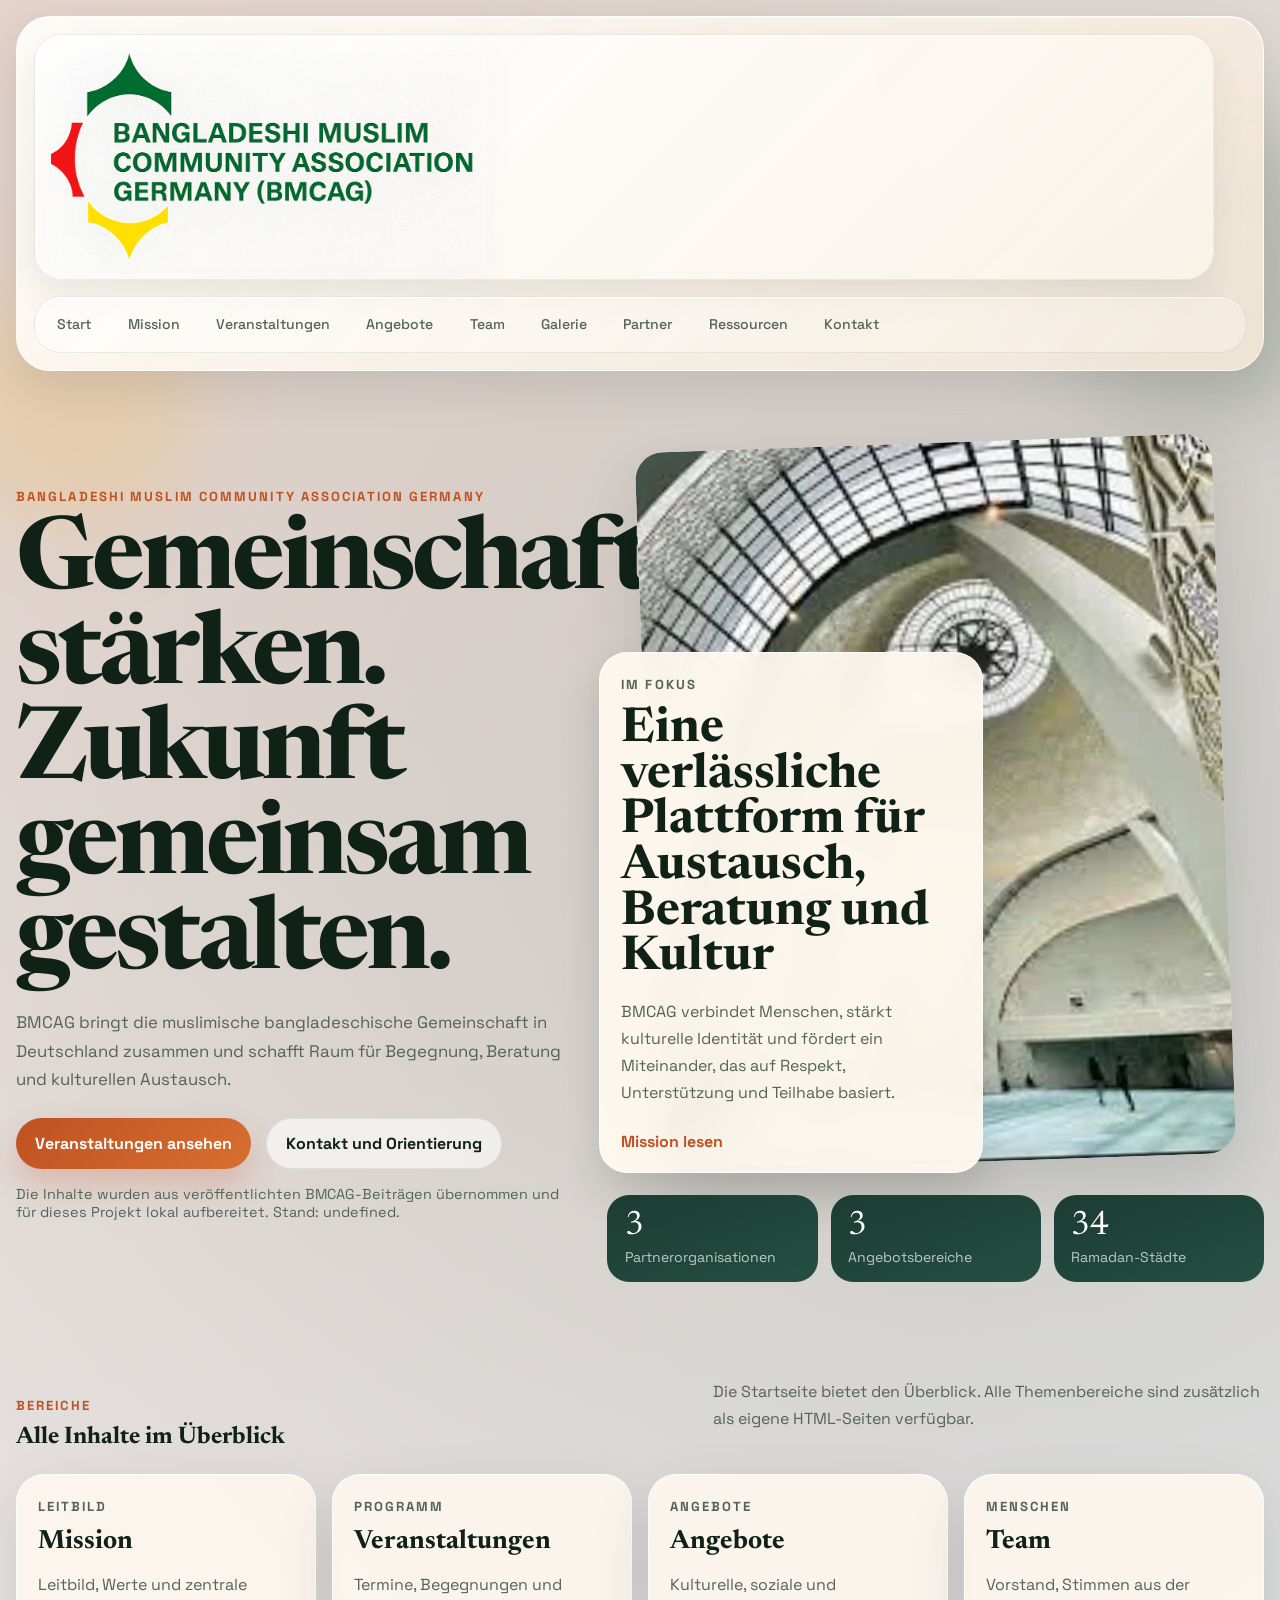
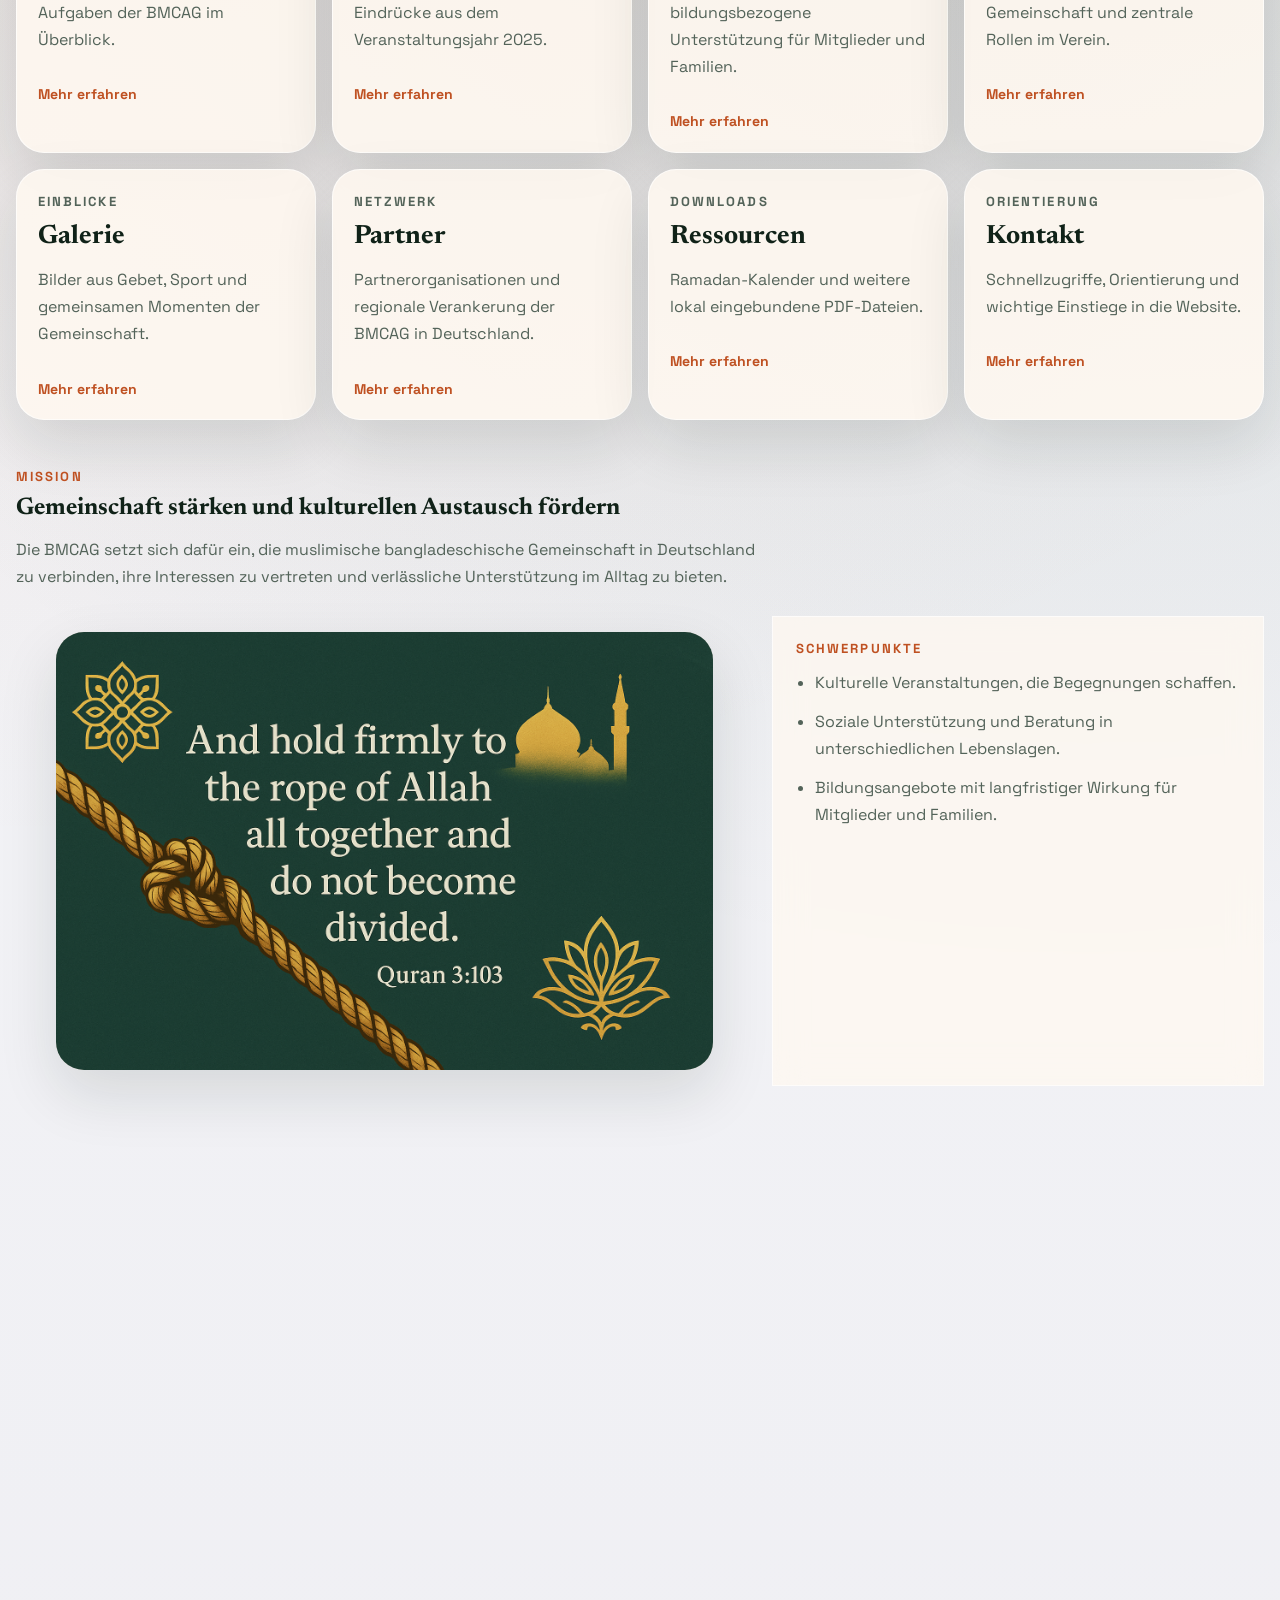
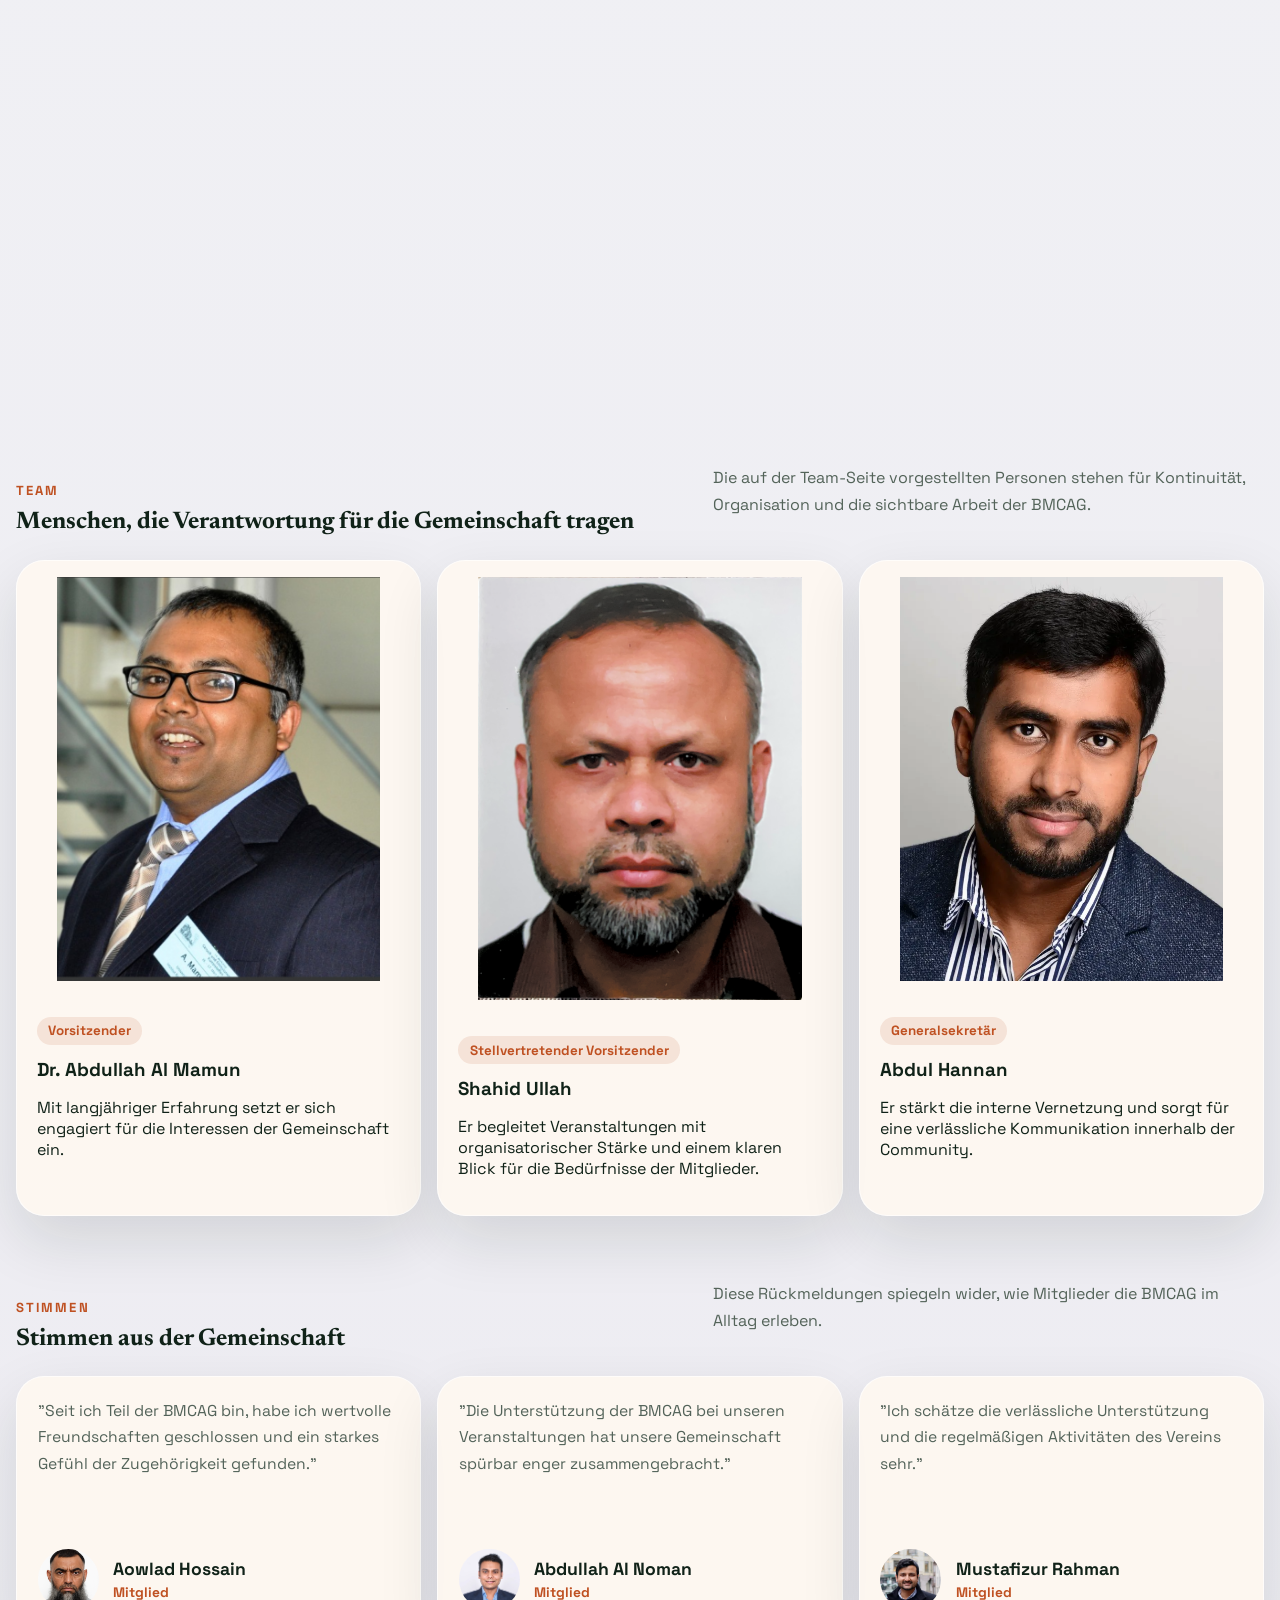
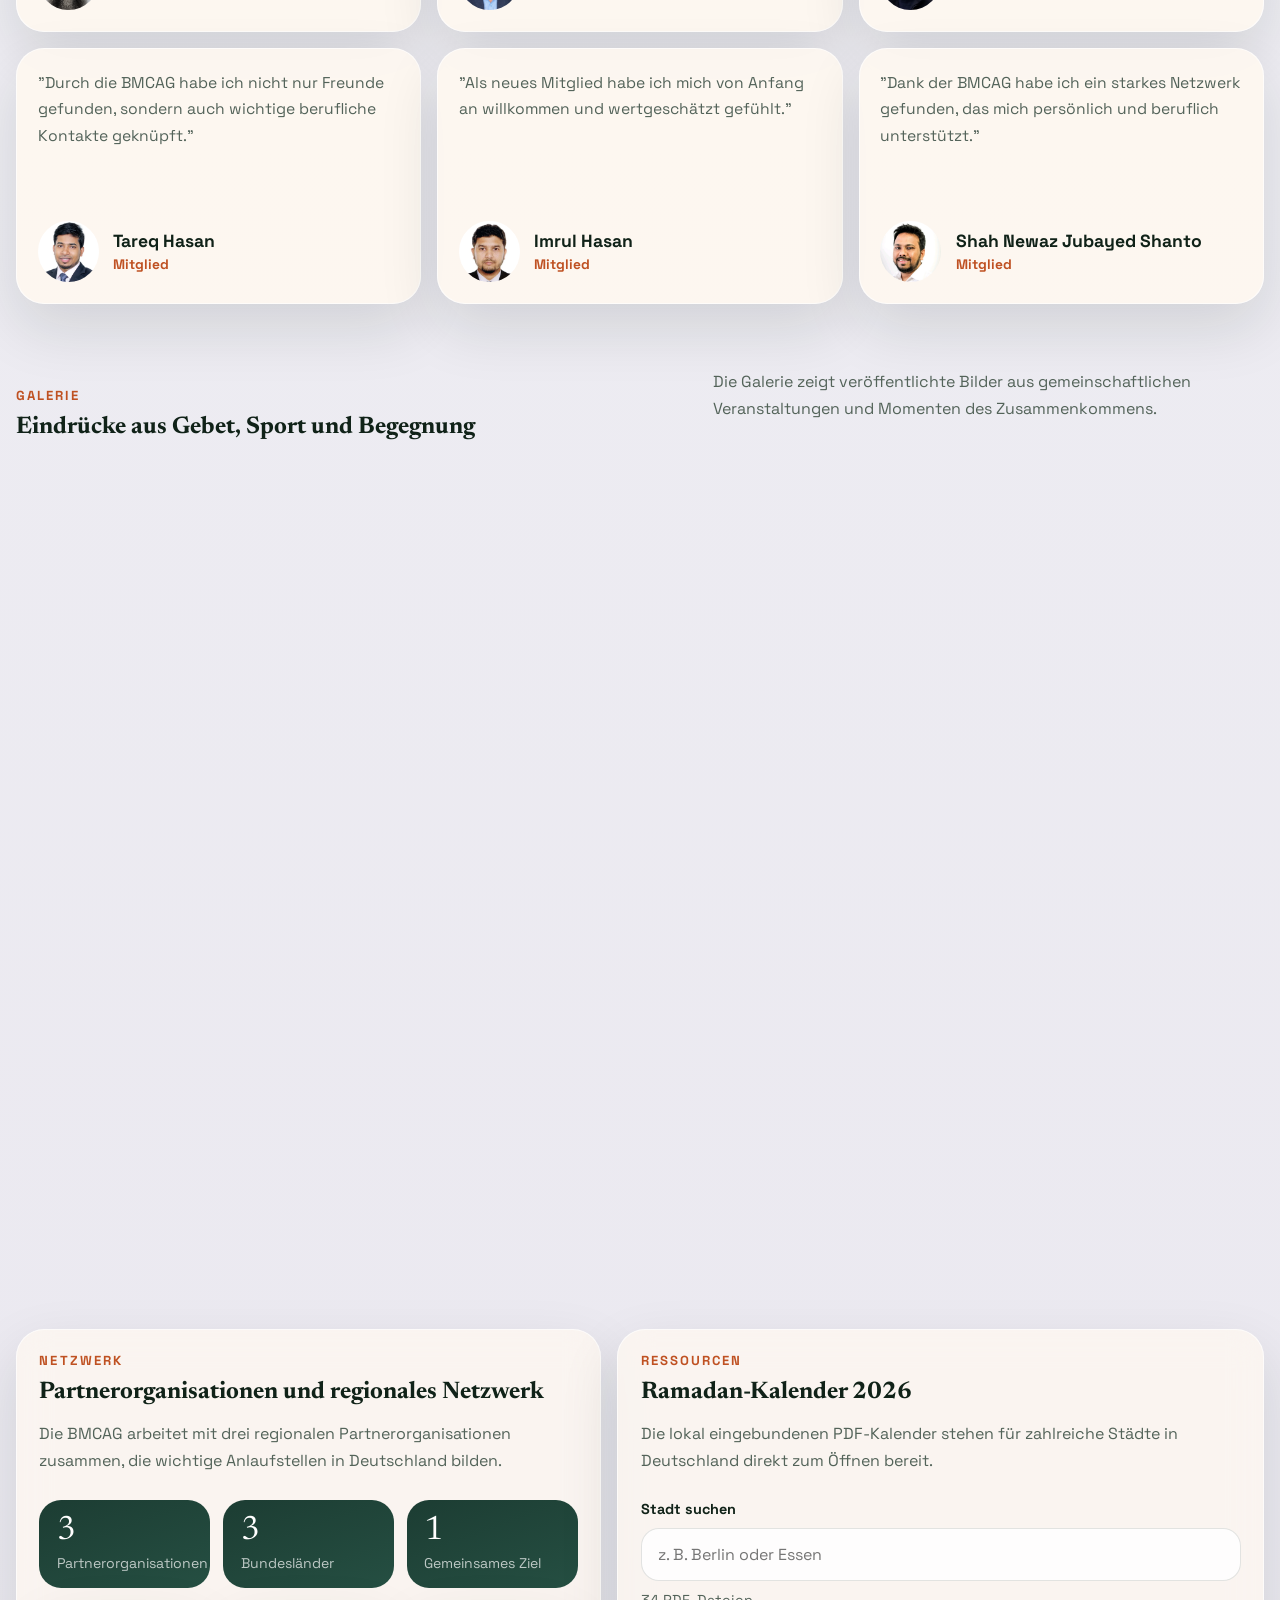
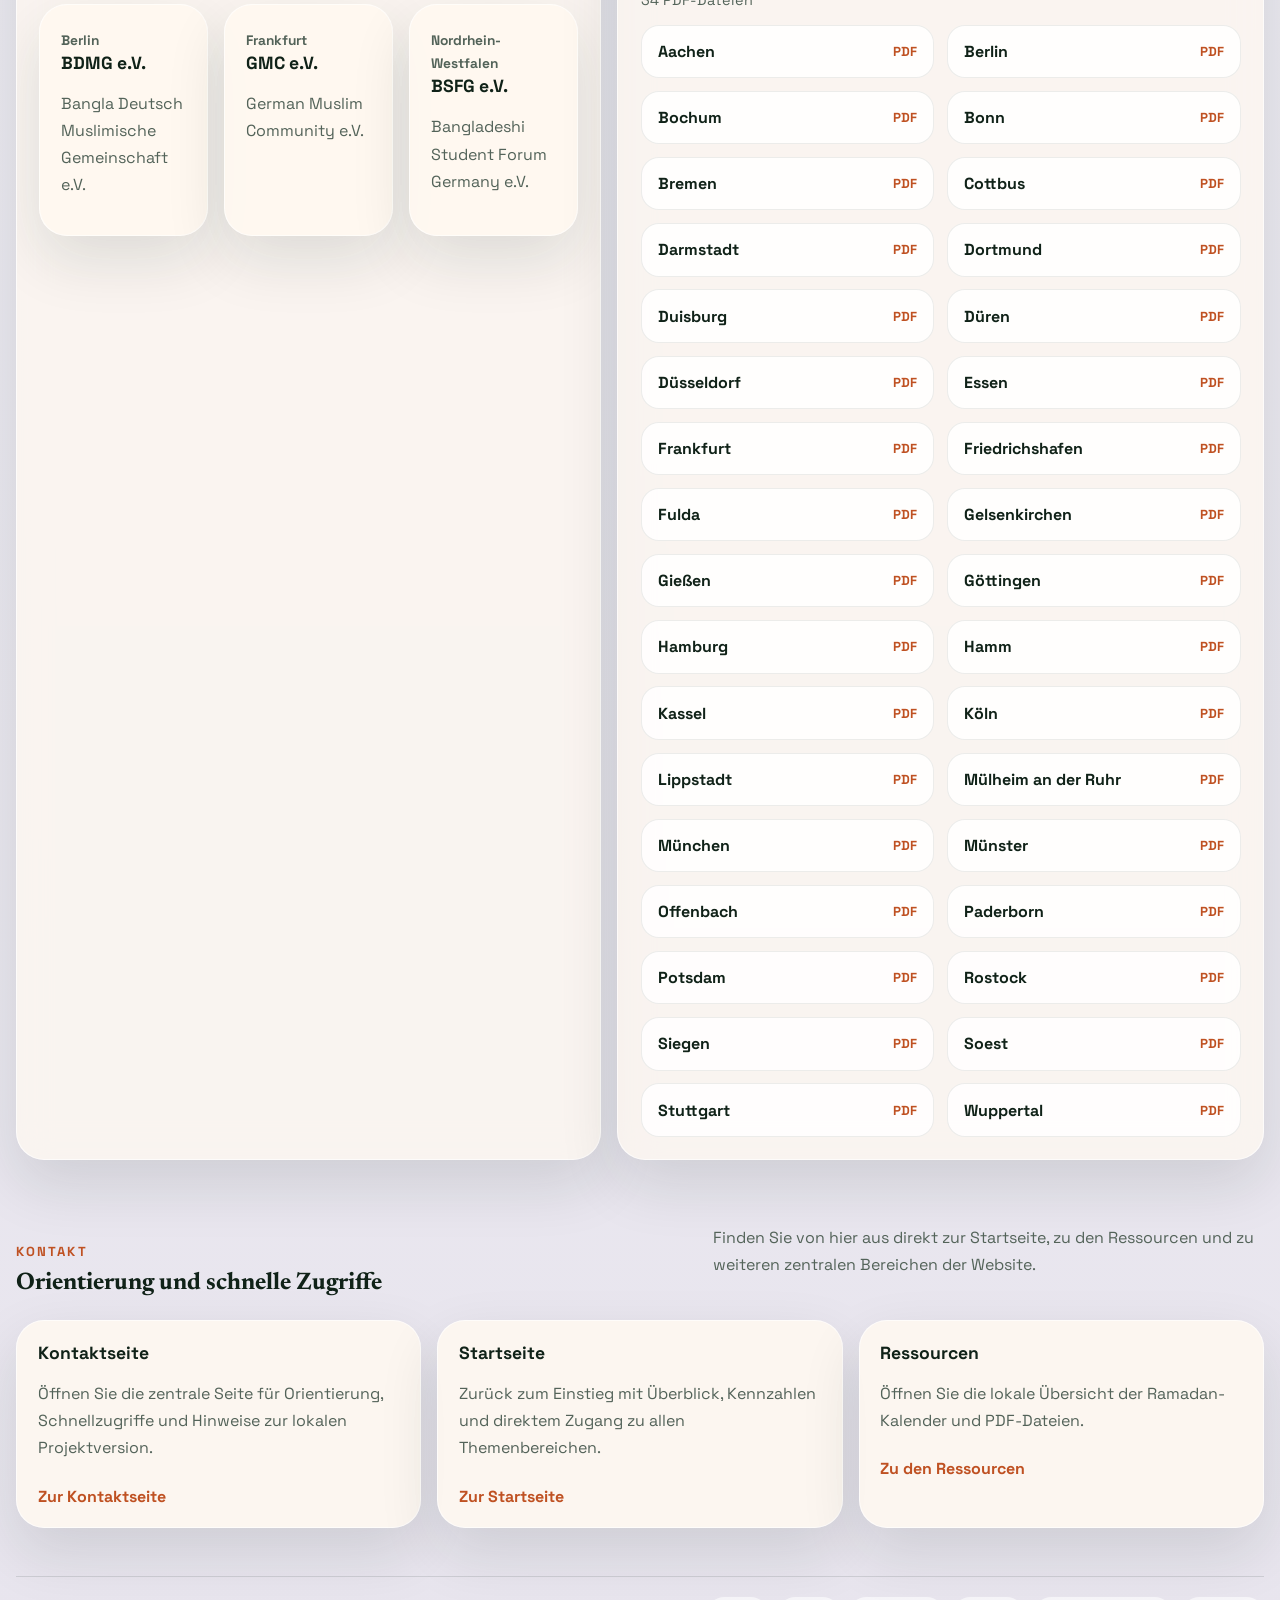
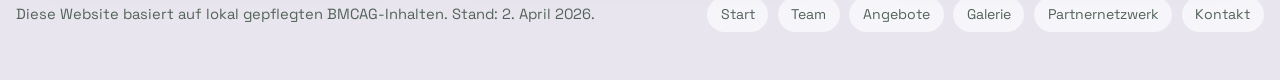
==== commit e3ca49bc: "latest" ====
--- a/index.html
+++ b/index.html
@@ -32,7 +32,7 @@
         eyebrow: "Bangladeshi Muslim Community Association Germany",
         title: "Gemeinschaft stärken. Zukunft gemeinsam gestalten.",
         summary: "BMCAG bringt die muslimische bangladeschische Gemeinschaft in Deutschland zusammen und schafft Raum für Begegnung, Beratung und kulturellen Austausch.",
-        image: "media/2025/10/start.jpg",
+        image: "media/2025/10/start.webp",
         actions: [
           { label: "Veranstaltungen ansehen", href: "events.html", variant: "primary" },
           { label: "Kontakt und Orientierung", href: "contact.html", variant: "secondary" }
@@ -104,7 +104,7 @@
       mission: {
         title: "Gemeinschaft stärken und kulturellen Austausch fördern",
         text: "Die BMCAG setzt sich dafür ein, die muslimische bangladeschische Gemeinschaft in Deutschland zu verbinden, ihre Interessen zu vertreten und verlässliche Unterstützung im Alltag zu bieten.",
-        image: "media/2025/06/banner-2.png",
+        image: "media/2025/06/banner-2.webp",
         highlights: [
           "Kulturelle Veranstaltungen, die Begegnungen schaffen.",
           "Soziale Unterstützung und Beratung in unterschiedlichen Lebenslagen.",
@@ -118,17 +118,17 @@
           {
             title: "Familienfest BMCAG Hessen",
             date: "6. April 2025",
-            image: "media/2025/06/Hessen.jpg"
+            image: "media/2025/06/Hessen.webp"
           },
           {
             title: "Grillfest BMCAG NRW Nord",
             date: "5. Juli 2025",
-            image: "media/2025/07/nord-grill-1.png-scaled.jpg"
+            image: "media/2025/07/nord-grill-1.png-scaled.webp"
           },
           {
             title: "Jahresversammlung der Mitglieder",
             date: "21.-22. Juni 2025",
-            image: "media/2025/06/annual-program-scaled.jpg"
+            image: "media/2025/06/annual-program-scaled.webp"
           }
         ]
       },
@@ -161,19 +161,19 @@
             name: "Dr. Abdullah Al Mamun",
             role: "Vorsitzender",
             text: "Mit langjähriger Erfahrung setzt er sich engagiert für die Interessen der Gemeinschaft ein.",
-            image: "media/2025/06/mamun.png"
+            image: "media/2025/06/mamun.webp"
           },
           {
             name: "Shahid Ullah",
             role: "Stellvertretender Vorsitzender",
             text: "Er begleitet Veranstaltungen mit organisatorischer Stärke und einem klaren Blick für die Bedürfnisse der Mitglieder.",
-            image: "media/2025/06/ullah.png"
+            image: "media/2025/06/ullah.webp"
           },
           {
             name: "Abdul Hannan",
             role: "Generalsekretär",
             text: "Er stärkt die interne Vernetzung und sorgt für eine verlässliche Kommunikation innerhalb der Community.",
-            image: "media/2025/06/Hannan.jpg"
+            image: "media/2025/06/Hannan.webp"
           }
         ]
       },
@@ -185,37 +185,37 @@
             name: "Aowlad Hossain",
             role: "Mitglied",
             quote: "Seit ich Teil der BMCAG bin, habe ich wertvolle Freundschaften geschlossen und ein starkes Gefühl der Zugehörigkeit gefunden.",
-            image: "media/2025/06/aowlad-e1749884736836.png"
+            image: "media/2025/06/aowlad-e1749884736836.webp"
           },
           {
             name: "Abdullah Al Noman",
             role: "Mitglied",
             quote: "Die Unterstützung der BMCAG bei unseren Veranstaltungen hat unsere Gemeinschaft spürbar enger zusammengebracht.",
-            image: "media/2025/06/noman.jpg"
+            image: "media/2025/06/noman.webp"
           },
           {
             name: "Mustafizur Rahman",
             role: "Mitglied",
             quote: "Ich schätze die verlässliche Unterstützung und die regelmäßigen Aktivitäten des Vereins sehr.",
-            image: "media/2025/06/mustafiz.jpg"
+            image: "media/2025/06/mustafiz.webp"
           },
           {
             name: "Tareq Hasan",
             role: "Mitglied",
             quote: "Durch die BMCAG habe ich nicht nur Freunde gefunden, sondern auch wichtige berufliche Kontakte geknüpft.",
-            image: "media/2025/06/tareq.jpg"
+            image: "media/2025/06/tareq.webp"
           },
           {
             name: "Imrul Hasan",
             role: "Mitglied",
             quote: "Als neues Mitglied habe ich mich von Anfang an willkommen und wertgeschätzt gefühlt.",
-            image: "media/2025/06/imrul.jpg"
+            image: "media/2025/06/imrul.webp"
           },
           {
             name: "Shah Newaz Jubayed Shanto",
             role: "Mitglied",
             quote: "Dank der BMCAG habe ich ein starkes Netzwerk gefunden, das mich persönlich und beruflich unterstützt.",
-            image: "media/2025/06/shanto.jpg"
+            image: "media/2025/06/shanto.webp"
           }
         ]
       },
@@ -225,27 +225,27 @@
         items: [
           {
             title: "Eid-Gebet 2025 - Cottbus",
-            image: "media/2025/06/Eid-Gebet-Cottbus-1024x768.jpg"
+            image: "media/2025/06/Eid-Gebet-Cottbus-1024x768.webp"
           },
           {
             title: "Eid-Gebet 2025 - Bremen",
-            image: "media/2025/06/FB_IMG_1749322236753-1024x768.jpg"
+            image: "media/2025/06/FB_IMG_1749322236753-1024x768.webp"
           },
           {
             title: "Eid-Gebet 2025 - Mülheim",
-            image: "media/2025/06/WhatsApp-Image-2025-06-09-at-21.36.02_b6f38ed9.jpg"
+            image: "media/2025/06/WhatsApp-Image-2025-06-09-at-21.36.02_b6f38ed9.webp"
           },
           {
             title: "Eid-Gebet 2025 - Bochum",
-            image: "media/2025/06/bochum-scaled.jpg"
+            image: "media/2025/06/bochum-scaled.webp"
           },
           {
             title: "Jugendsport 2025 - Dortmund",
-            image: "media/2025/06/Youth-Dortmund.jpg"
+            image: "media/2025/06/Youth-Dortmund.webp"
           },
           {
             title: "Grillfest 2025 - NRW Nord",
-            image: "media/2025/07/nord-grill.jpg"
+            image: "media/2025/07/nord-grill.webp"
           }
         ]
       },
@@ -359,7 +359,7 @@
     <header class="site-header">
       <div class="site-header__topline">
         <a class="brand" href="#top" aria-label="Zur Startsektion">
-          <img class="brand-logo" src="media/logo-header.png" alt="BMCAG" width="800" height="357" loading="eager" decoding="async">
+          <img class="brand-logo" src="media/logo-header.webp" alt="BMCAG" width="800" height="357" loading="eager" decoding="async">
         </a>
         
         <button class="menu-toggle" type="button" aria-expanded="false" aria-controls="site-nav">Menü</button>
--- a/styles.css
+++ b/styles.css
@@ -10,7 +10,7 @@
   --line: rgba(16, 34, 24, 0.12);
   --shadow: 0 24px 60px rgba(16, 34, 24, 0.12);
   --radius: 28px;
-  --container: 1240px;
+  --container: 1640px;
   --font-display: "Newsreader", serif;
   --font-body: "Space Grotesk", sans-serif;
 }
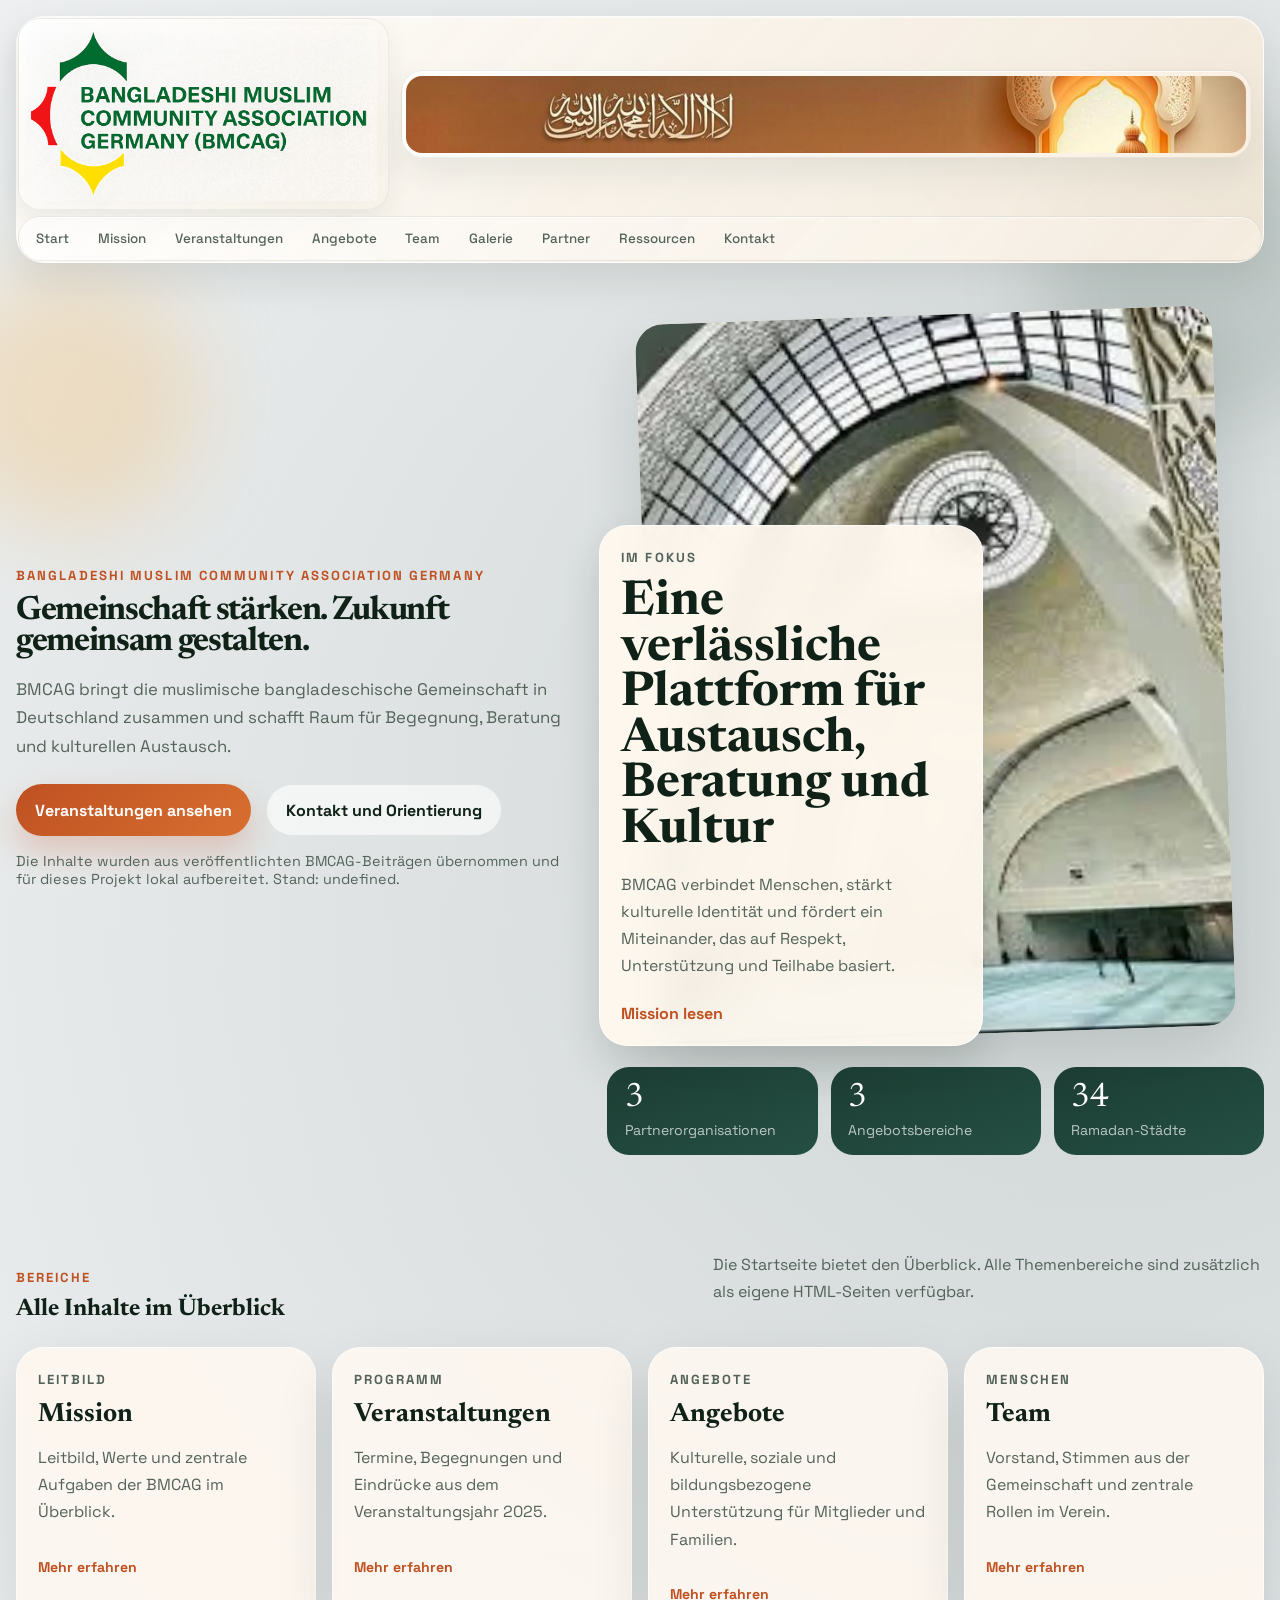
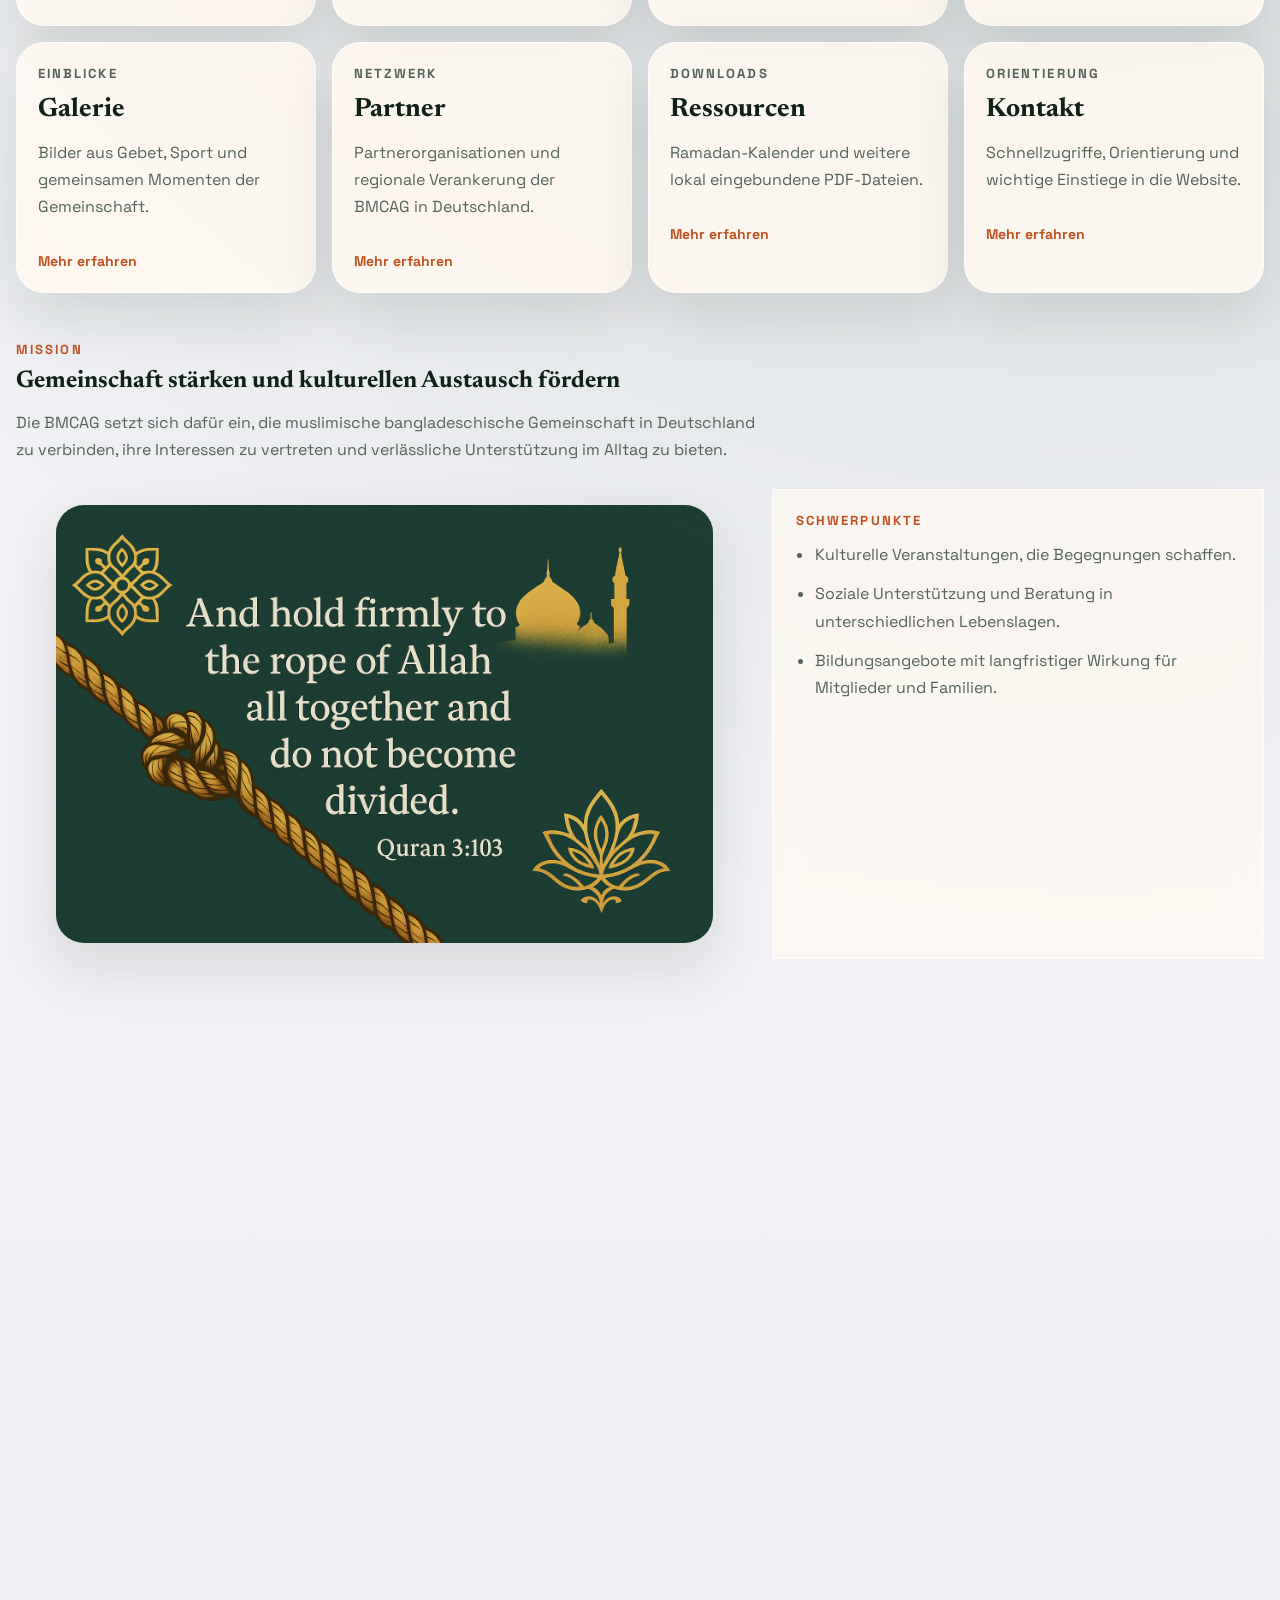
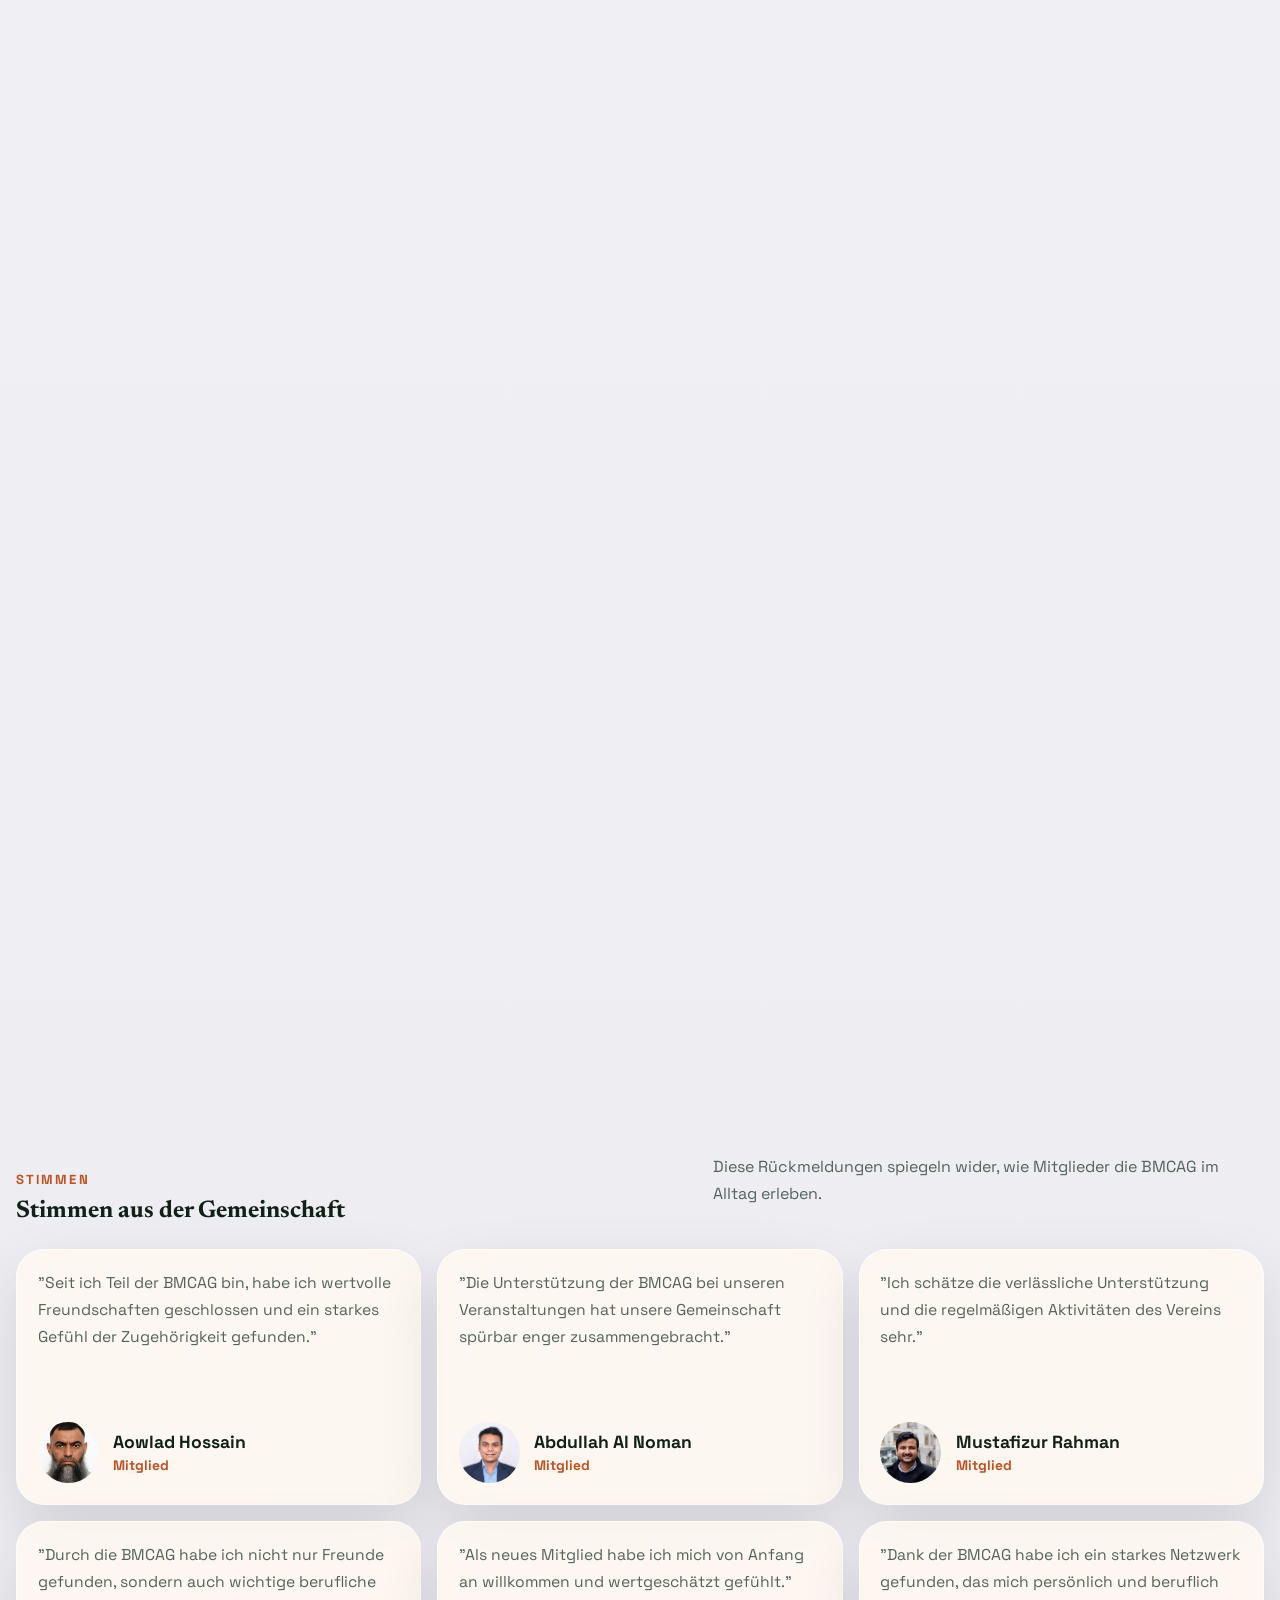
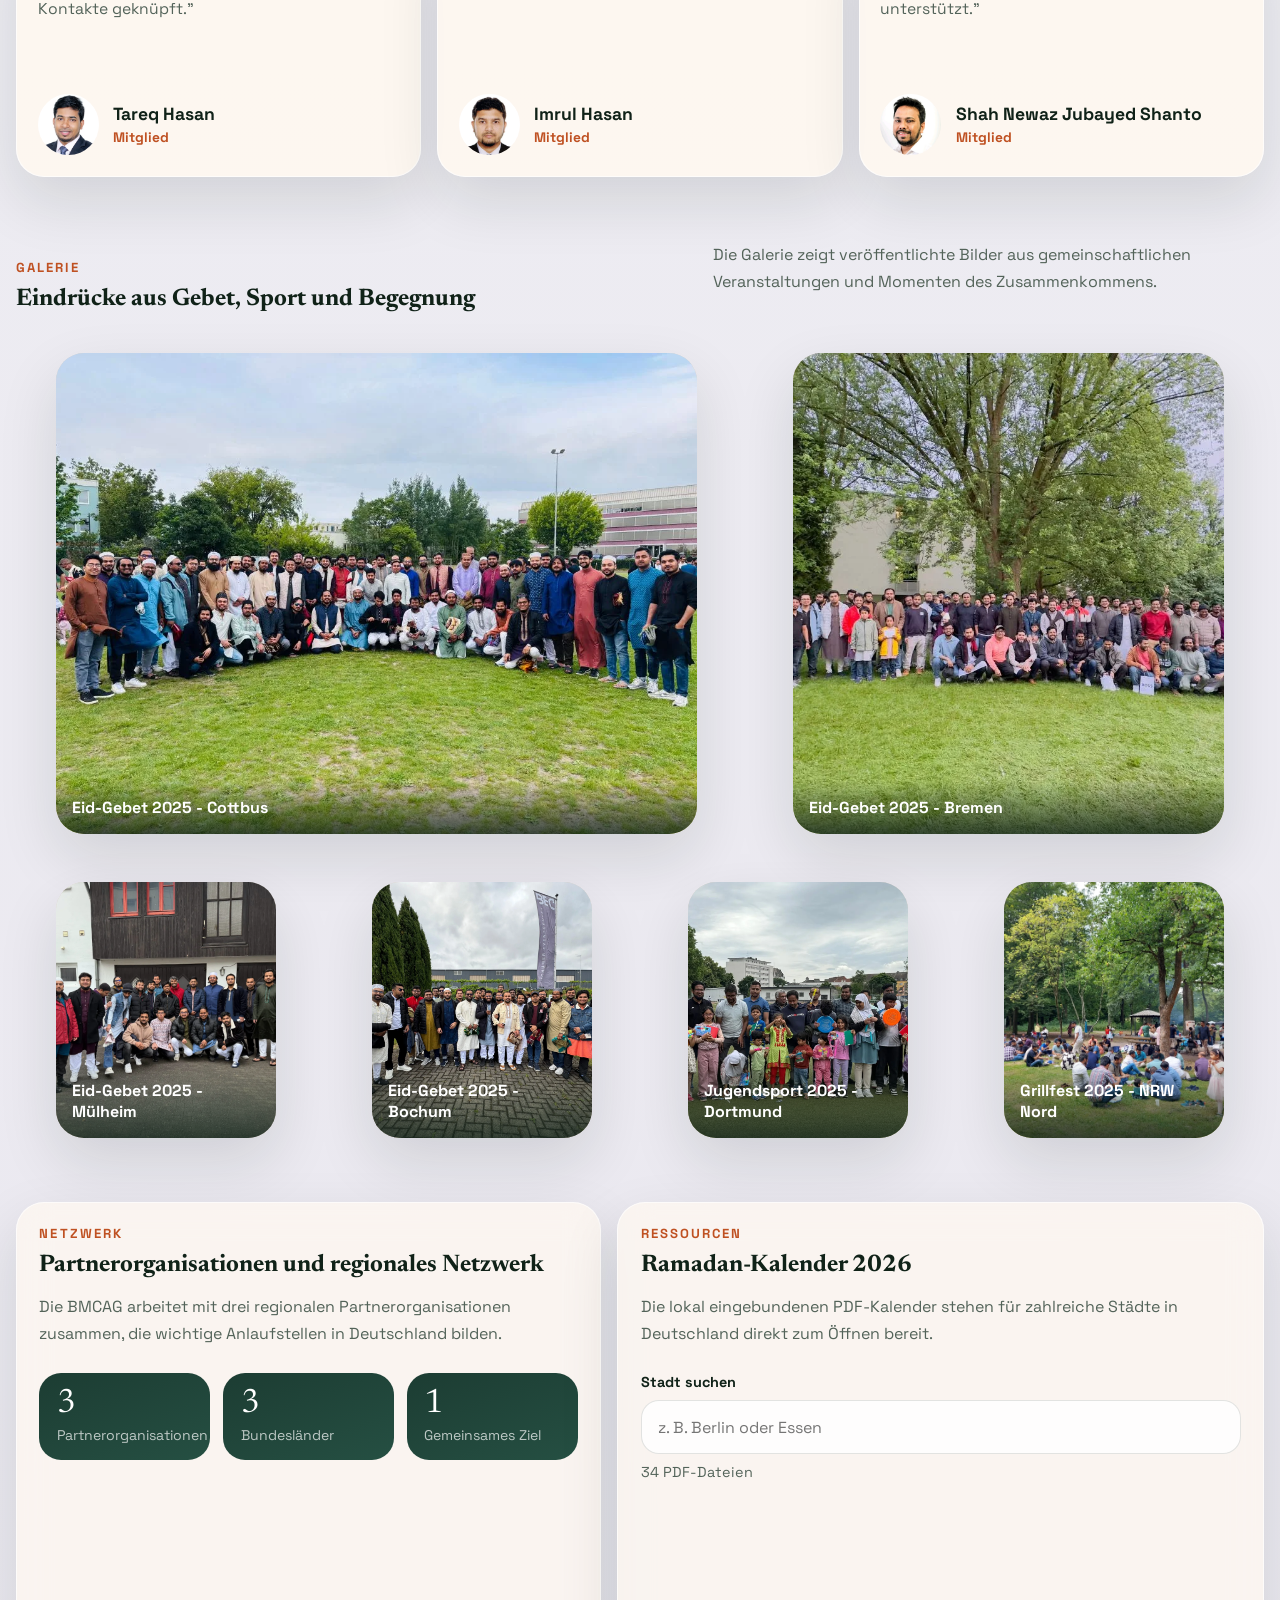
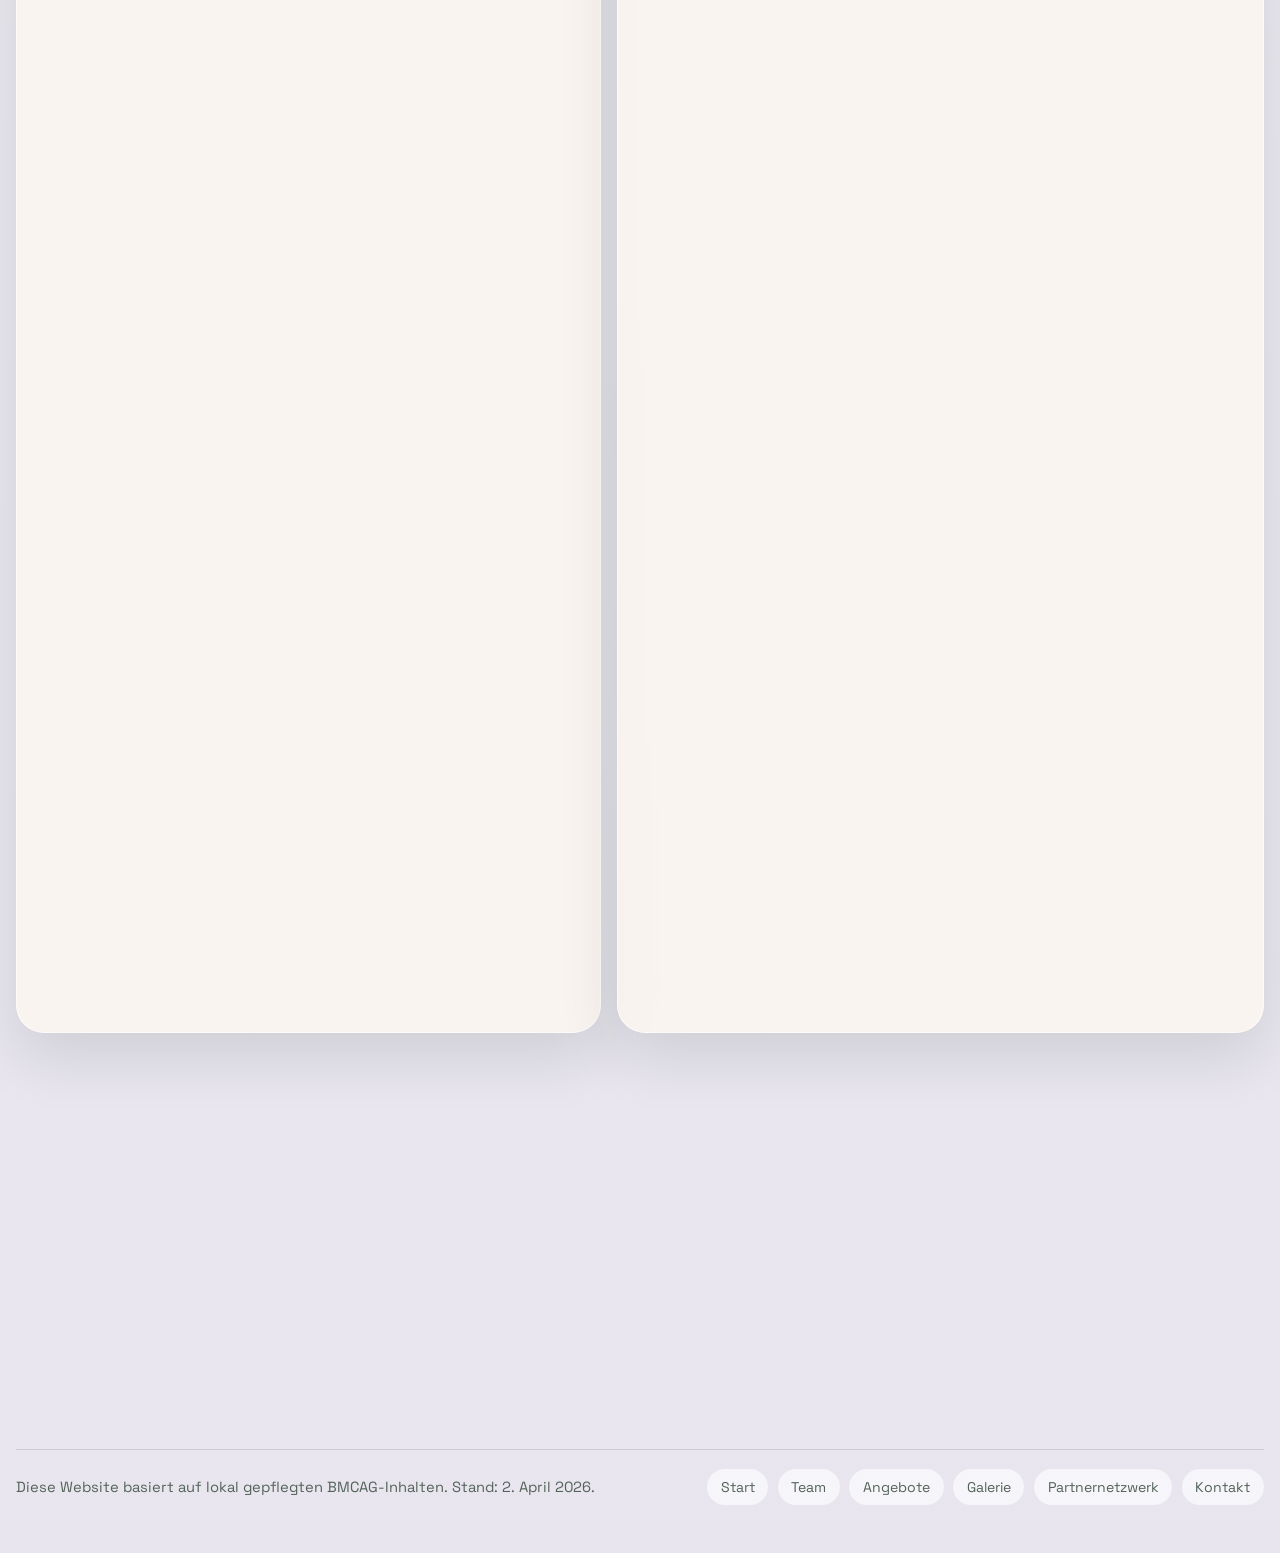
==== commit bd31a5cc: "latest" ====
--- a/index.html
+++ b/index.html
@@ -361,7 +361,9 @@
         <a class="brand" href="#top" aria-label="Zur Startsektion">
           <img class="brand-logo" src="media/logo-header.webp" alt="BMCAG" width="800" height="357" loading="eager" decoding="async">
         </a>
-        
+        <div class="header-art" aria-hidden="true">
+          <img src="media/2025/10/header.webp" alt="" width="963" height="350" loading="eager" decoding="async">
+        </div>
         <button class="menu-toggle" type="button" aria-expanded="false" aria-controls="site-nav">Menü</button>
       </div>
 
--- a/styles.css
+++ b/styles.css
@@ -29,7 +29,7 @@
   color: var(--text);
   font-family: var(--font-body);
   background:
-    radial-gradient(circle at top left, rgba(191, 81, 34, 0.18), transparent 30%),
+    radial-gradient(circle at top left, rgba(243, 241, 240, 0.18), transparent 30%),
     radial-gradient(circle at 85% 10%, rgba(24, 57, 47, 0.18), transparent 24%),
     linear-gradient(180deg, #f5f7f8 0%, #e8e5ee 100%);
 }
@@ -81,21 +81,21 @@
 .site-header {
   position: sticky;
   top: 1rem;
-  z-index: 20;
-  display: grid;
-  gap: 1rem;
-  padding: 1.05rem;
-  margin-bottom: 2rem;
+  z-index: 10;
+  display: grid;
+  gap: 0.32rem;
+  padding: 0.05rem;
+  margin-bottom: 0.8rem;
   background:
     linear-gradient(135deg, rgba(255, 252, 247, 0.92), rgba(246, 235, 219, 0.84)),
     radial-gradient(circle at top right, rgba(191, 81, 34, 0.12), transparent 34%),
     radial-gradient(circle at 10% 18%, rgba(24, 57, 47, 0.08), transparent 24%);
   border: 1px solid rgba(255, 255, 255, 0.78);
-  border-radius: 34px;
+  border-radius: 28px;
   backdrop-filter: blur(18px);
   box-shadow:
     inset 0 1px 0 rgba(255, 255, 255, 0.58),
-    0 18px 44px rgba(16, 34, 24, 0.1);
+    0 16px 40px rgba(16, 34, 24, 0.1);
   transition: transform 180ms ease, box-shadow 180ms ease, background 180ms ease;
 }
 
@@ -123,9 +123,9 @@
   position: relative;
   z-index: 1;
   display: grid;
-  grid-template-columns: minmax(0, 1fr) auto auto;
-  align-items: stretch;
-  gap: 1rem;
+  grid-template-columns: auto minmax(0, 1fr) auto;
+  align-items: center;
+  gap: 0.7rem;
 }
 
 .brand {
@@ -133,8 +133,8 @@
   display: inline-flex;
   align-items: center;
   min-width: 0;
-  padding: 0.72rem 0.95rem 0.74rem 1rem;
-  border-radius: 28px;
+  padding: 0.48rem 0.72rem 0.5rem 0.78rem;
+  border-radius: 22px;
   background:
     linear-gradient(135deg, rgba(255, 255, 255, 0.96), rgba(250, 244, 234, 0.88)),
     radial-gradient(circle at 12% 20%, rgba(24, 57, 47, 0.08), transparent 22%),
@@ -142,7 +142,7 @@
   border: 1px solid rgba(16, 34, 24, 0.08);
   box-shadow:
     inset 0 1px 0 rgba(255, 255, 255, 0.82),
-    0 16px 34px rgba(16, 34, 24, 0.08);
+    0 12px 28px rgba(16, 34, 24, 0.08);
   overflow: hidden;
   transition: transform 160ms ease, box-shadow 160ms ease, border-color 160ms ease;
 }
@@ -169,11 +169,37 @@
   position: relative;
   z-index: 1;
   display: block;
-  width: clamp(16rem, 34vw, 31rem);
+  width: clamp(12rem, 27vw, 22rem);
   max-width: 100%;
   height: auto;
   object-fit: contain;
-  filter: drop-shadow(0 8px 16px rgba(16, 34, 24, 0.08));
+  filter: drop-shadow(0 6px 12px rgba(16, 34, 24, 0.08));
+}
+
+.header-art {
+  position: relative;
+  display: flex;
+  align-items: center;
+  min-width: 0;
+  padding: 0.28rem;
+  border-radius: 22px;
+  background:
+    linear-gradient(135deg, rgba(255, 255, 255, 0.94), rgba(249, 240, 227, 0.9)),
+    radial-gradient(circle at 100% 50%, rgba(191, 81, 34, 0.12), transparent 40%);
+  border: 1px solid rgba(16, 34, 24, 0.08);
+  box-shadow:
+    inset 0 1px 0 rgba(255, 255, 255, 0.82),
+    0 16px 34px rgba(16, 34, 24, 0.08);
+  overflow: hidden;
+}
+
+.header-art img {
+  display: block;
+  width: 100%;
+  height: clamp(4rem, 6vw, 4.8rem);
+  object-fit: cover;
+  object-position: center;
+  border-radius: 16px;
 }
 
 .header-utility {
@@ -242,12 +268,12 @@
   display: flex;
   align-items: center;
   justify-content: flex-start;
-  gap: 0.35rem;
+  gap: 0.25rem;
   flex-wrap: wrap;
-  padding: 0.45rem;
+  padding: 0.28rem;
   background: linear-gradient(135deg, rgba(255, 255, 255, 0.68), rgba(248, 240, 229, 0.6));
   border: 1px solid rgba(16, 34, 24, 0.08);
-  border-radius: 26px;
+  border-radius: 22px;
   box-shadow: inset 0 1px 0 rgba(255, 255, 255, 0.74);
   overflow-x: auto;
   scrollbar-width: none;
@@ -258,10 +284,10 @@
 }
 
 .site-nav a {
-  padding: 0.72rem 0.96rem;
+  padding: 0.54rem 0.78rem;
   border-radius: 999px;
   color: var(--muted);
-  font-size: 0.88rem;
+  font-size: 0.84rem;
   font-weight: 500;
   white-space: nowrap;
   transition: background 160ms ease, color 160ms ease, transform 160ms ease, box-shadow 160ms ease;
@@ -285,12 +311,12 @@
 .menu-toggle {
   display: none;
   border: 1px solid rgba(16, 34, 24, 0.08);
-  padding: 0.82rem 1rem;
+  padding: 0.64rem 0.9rem;
   border-radius: 999px;
   background: linear-gradient(135deg, rgba(255, 255, 255, 0.92), rgba(244, 236, 222, 0.88));
   box-shadow: inset 0 1px 0 rgba(255, 255, 255, 0.78);
   color: var(--surface-dark);
-  font-size: 0.88rem;
+  font-size: 0.84rem;
   font-weight: 700;
   font: inherit;
 }
@@ -395,7 +421,7 @@
 .subpage-hero__copy h1 {
   margin: 0;
   font-family: var(--font-display);
-  font-size: clamp(2.8rem, 6vw, 5rem);
+  font-size: clamp(1.2rem, 2.8vw, 2rem);
   line-height: 0.94;
   letter-spacing: -0.04em;
 }
@@ -557,7 +583,7 @@
 }
 
 .hero h1 {
-  font-size: clamp(3rem, 8vw, 6.25rem);
+  font-size: clamp(1.4rem, 2.6vw, 2.8rem);
   letter-spacing: -0.04em;
 }
 
@@ -1096,8 +1122,8 @@
   }
 
   .site-header {
-    padding: 0.85rem;
-    border-radius: 30px;
+    padding: 0.45rem;
+    border-radius: 24px;
   }
 
   .site-header__topline {
@@ -1105,9 +1131,13 @@
     align-items: start;
   }
 
+  .header-art {
+    display: none;
+  }
+
   .brand {
-    padding: 0.58rem 0.72rem;
-    border-radius: 24px;
+    padding: 0.42rem 0.58rem;
+    border-radius: 18px;
   }
 
   .header-utility {
@@ -1130,14 +1160,14 @@
 
   .site-nav {
     position: absolute;
-    top: calc(100% + 0.6rem);
+    top: calc(100% + 0.35rem);
     left: 0;
     right: 0;
     display: none;
     flex-direction: column;
     align-items: stretch;
-    padding: 0.8rem;
-    border-radius: 28px;
+    padding: 0.6rem;
+    border-radius: 22px;
     background: rgba(255, 250, 244, 0.96);
     border: 1px solid rgba(255, 255, 255, 0.8);
     box-shadow: var(--shadow);
@@ -1152,7 +1182,7 @@
   }
 
   .brand-logo {
-    width: min(100%, 18rem);
+    width: min(100%, 15rem);
   }
 
   .events-grid,
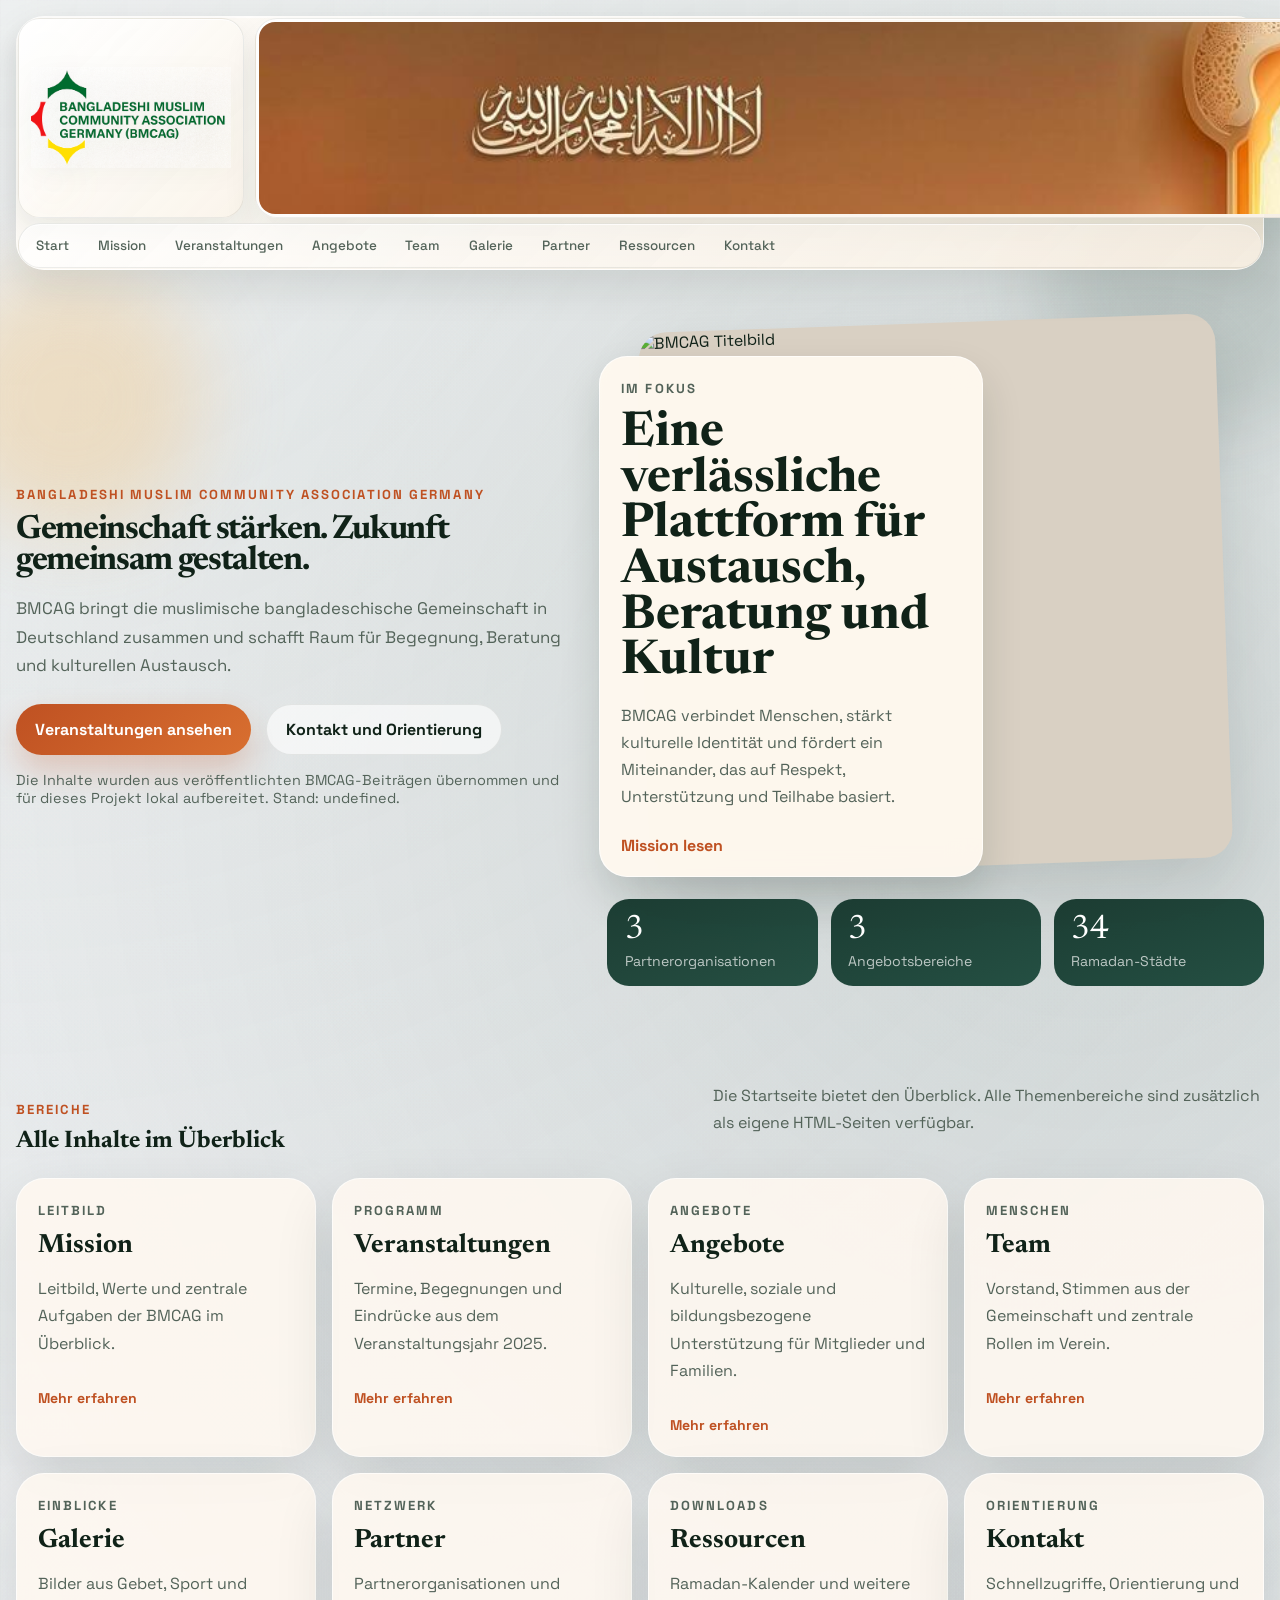
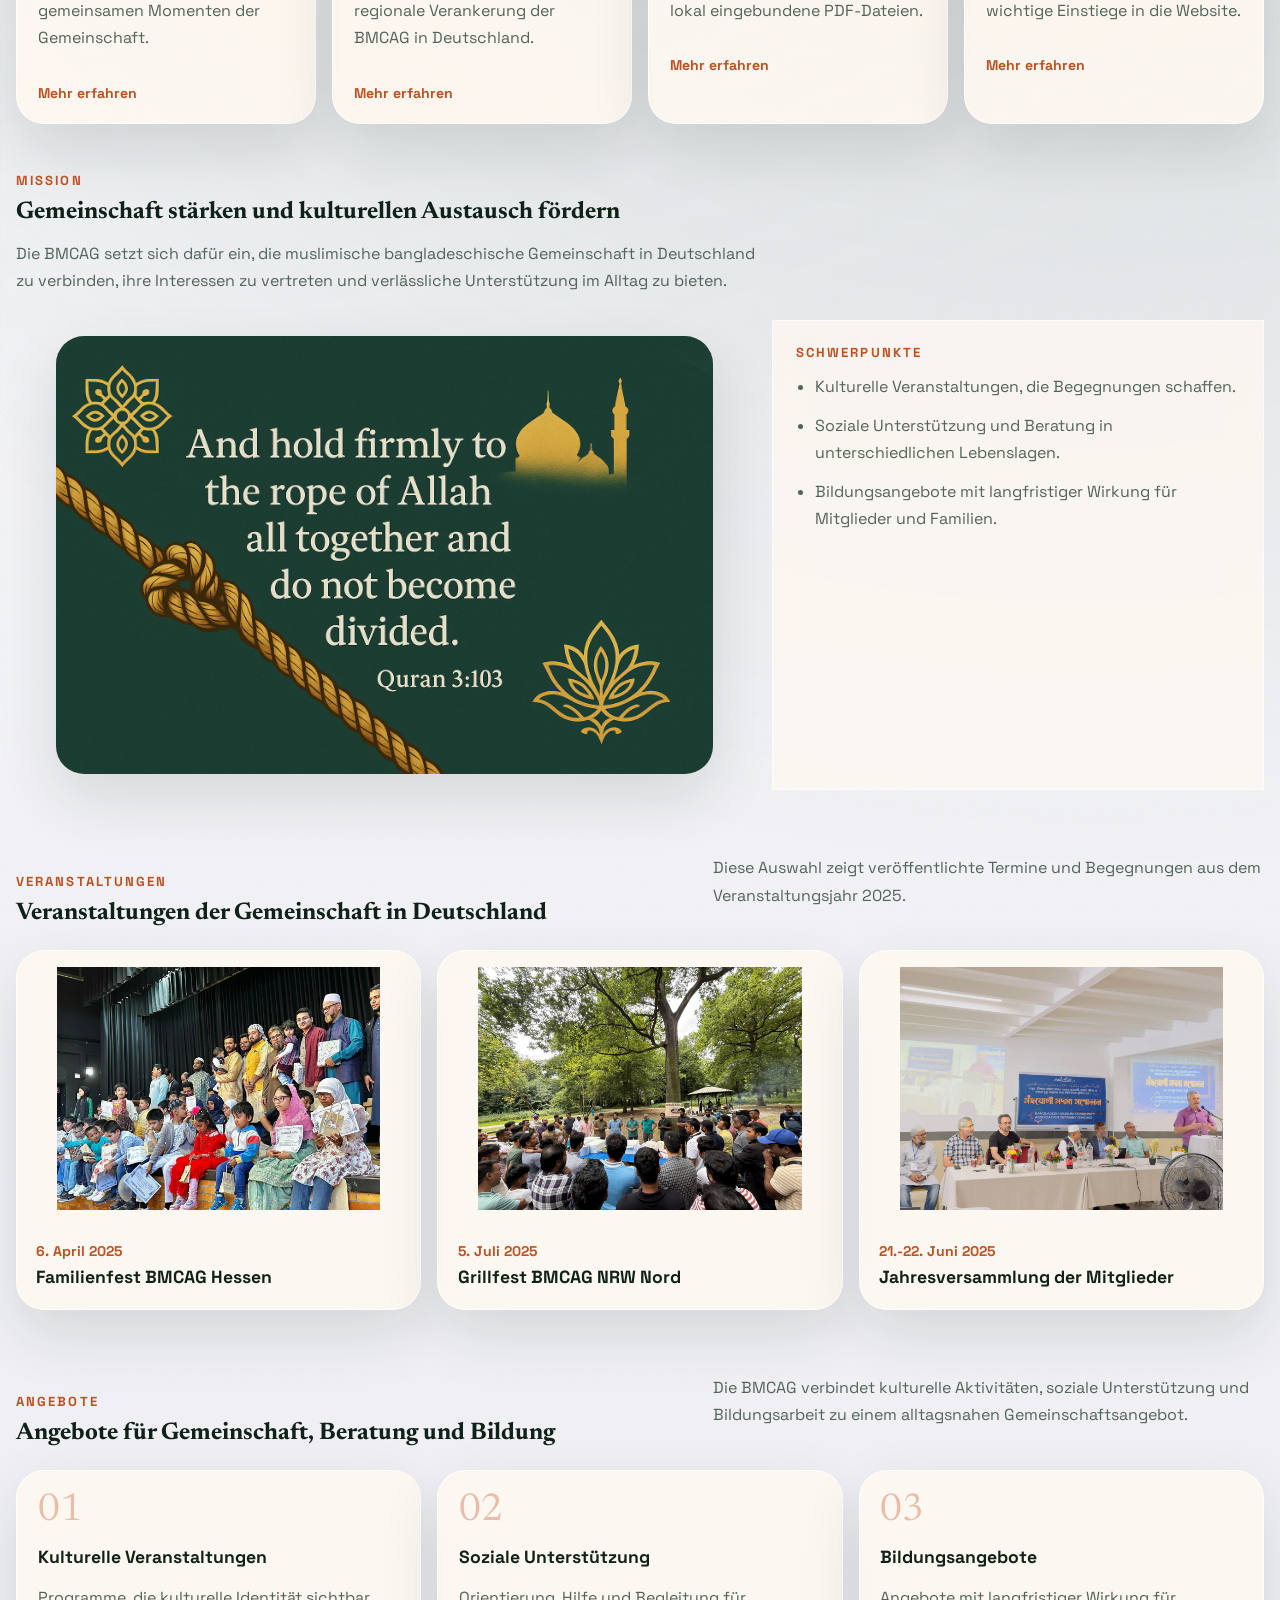
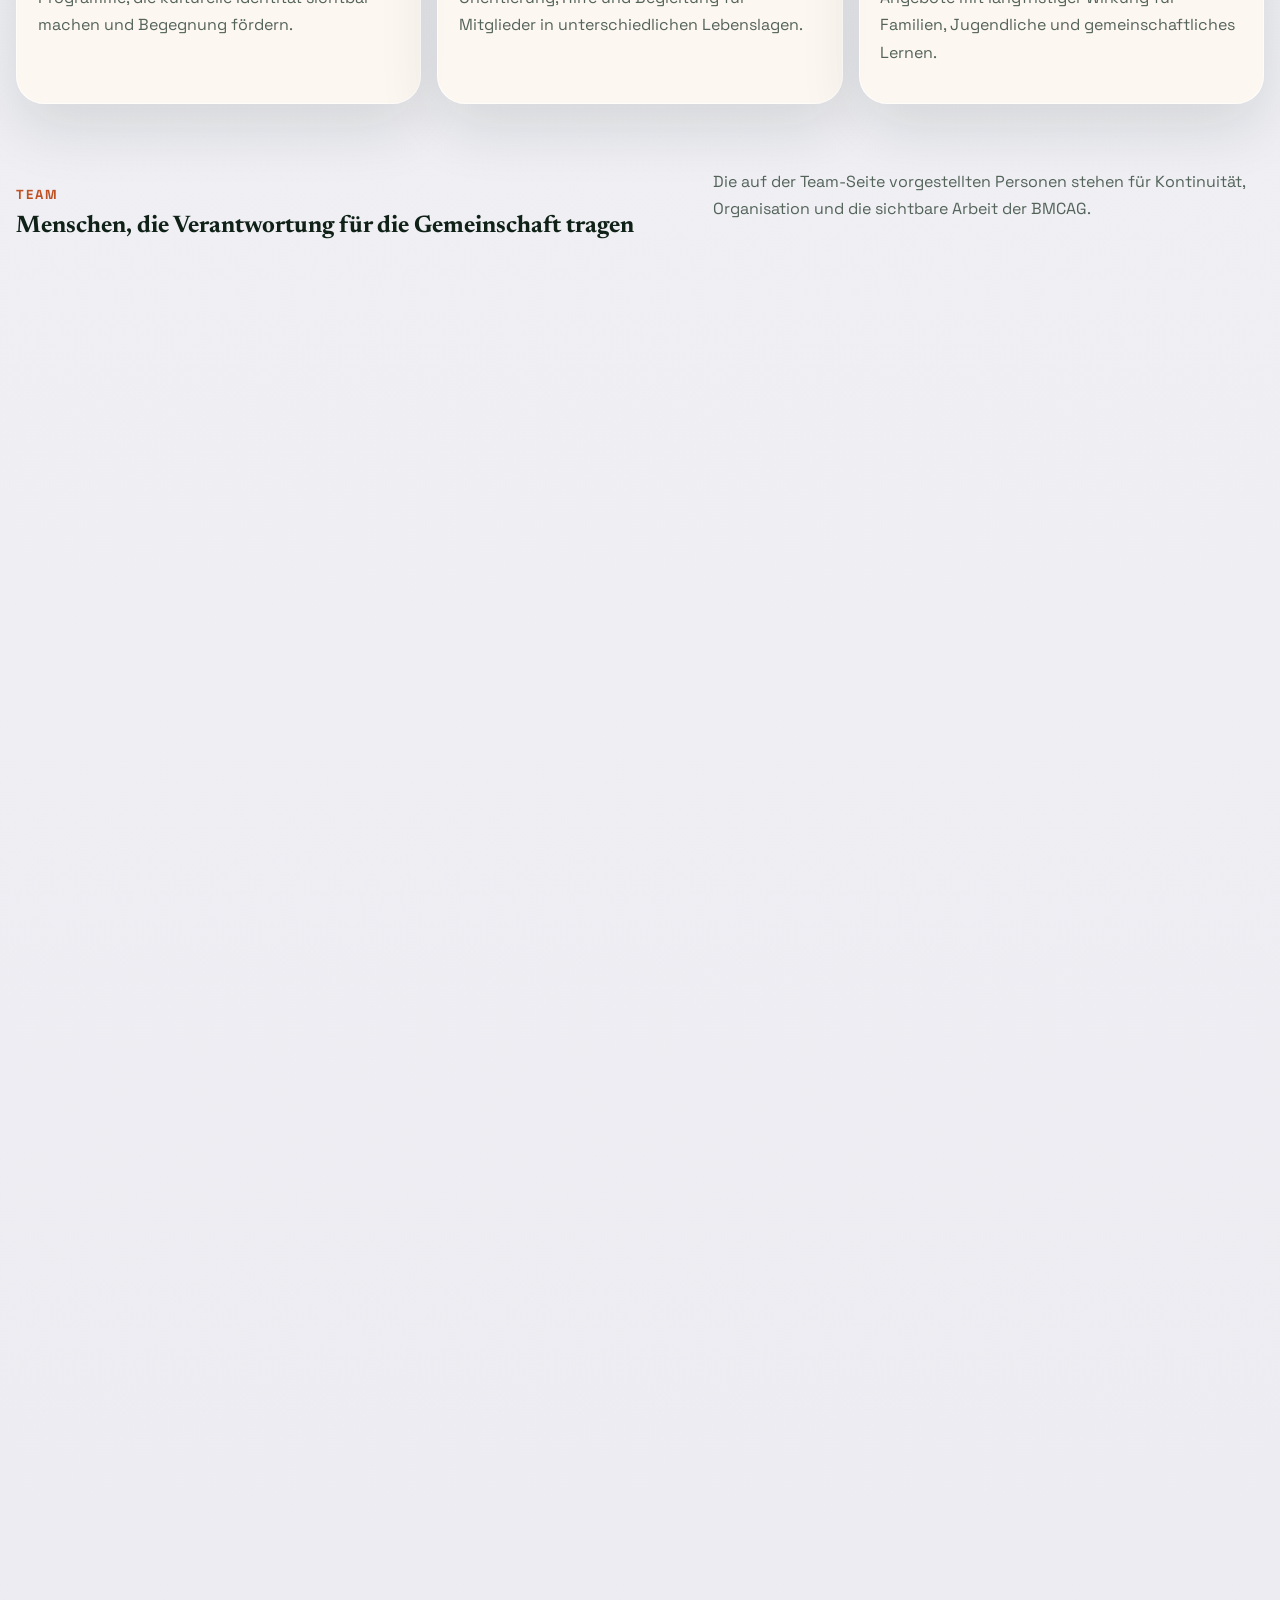
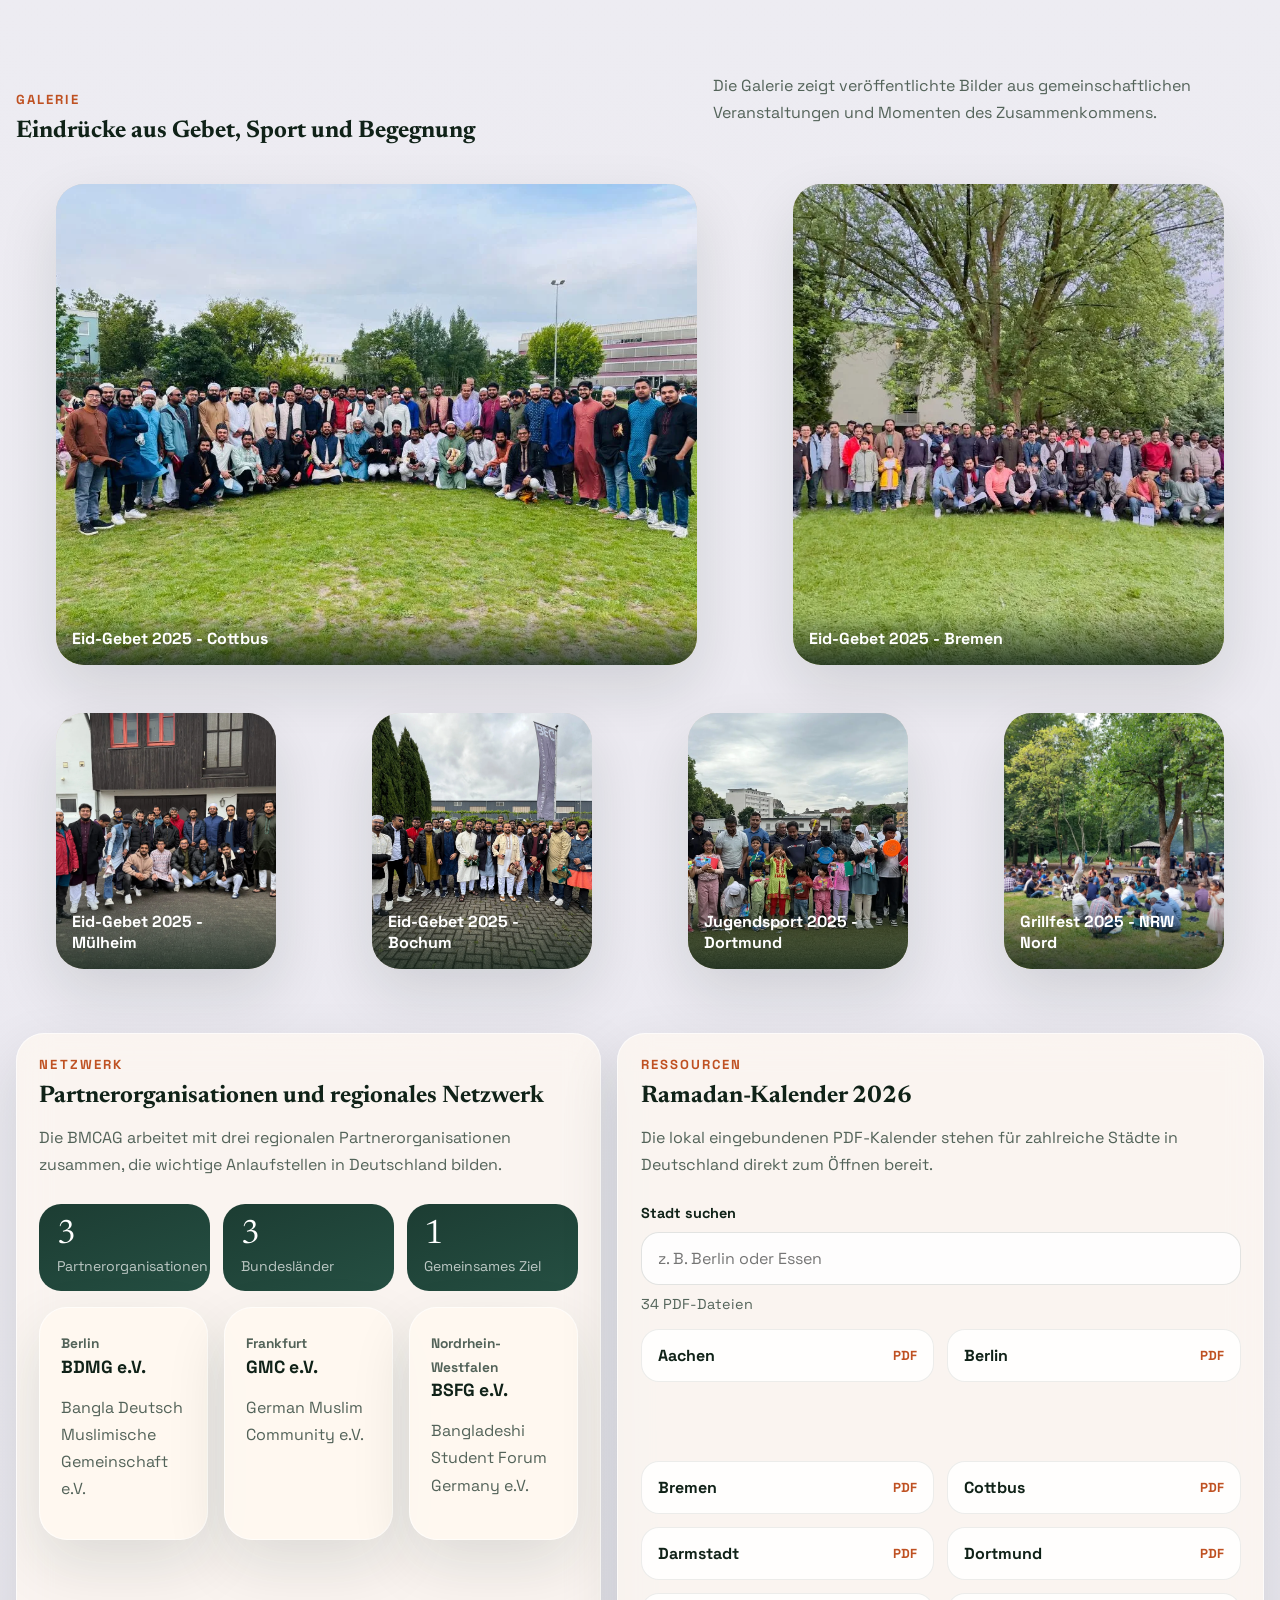
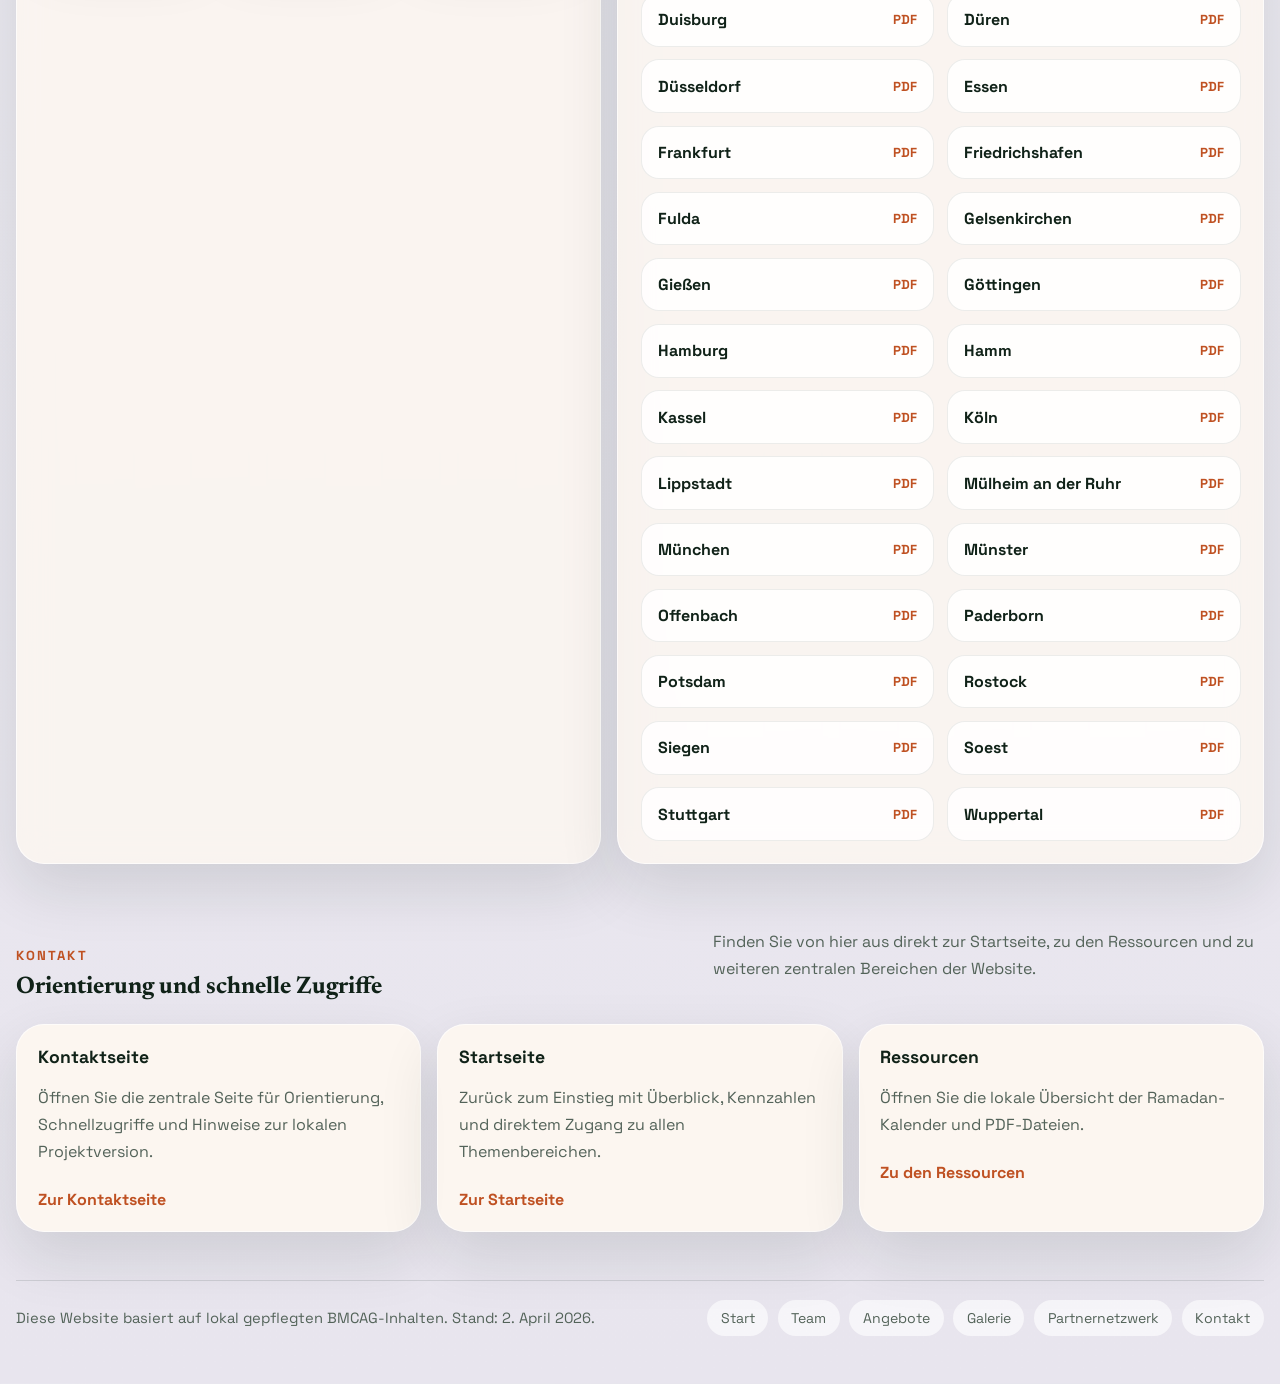
==== commit fb663afa: "latest" ====
--- a/index.html
+++ b/index.html
@@ -32,7 +32,7 @@
         eyebrow: "Bangladeshi Muslim Community Association Germany",
         title: "Gemeinschaft stärken. Zukunft gemeinsam gestalten.",
         summary: "BMCAG bringt die muslimische bangladeschische Gemeinschaft in Deutschland zusammen und schafft Raum für Begegnung, Beratung und kulturellen Austausch.",
-        image: "media/2025/10/start.webp",
+        
         actions: [
           { label: "Veranstaltungen ansehen", href: "events.html", variant: "primary" },
           { label: "Kontakt und Orientierung", href: "contact.html", variant: "secondary" }
@@ -359,10 +359,10 @@
     <header class="site-header">
       <div class="site-header__topline">
         <a class="brand" href="#top" aria-label="Zur Startsektion">
-          <img class="brand-logo" src="media/logo-header.webp" alt="BMCAG" width="800" height="357" loading="eager" decoding="async">
+          <img class="brand-logo" src="media/logo-header.webp" alt="BMCAG"  loading="eager" decoding="async">
         </a>
         <div class="header-art" aria-hidden="true">
-          <img src="media/2025/10/header.webp" alt="" width="963" height="350" loading="eager" decoding="async">
+          <img src="media/2025/10/header.webp" alt=""  loading="eager" decoding="async">
         </div>
         <button class="menu-toggle" type="button" aria-expanded="false" aria-controls="site-nav">Menü</button>
       </div>
--- a/styles.css
+++ b/styles.css
@@ -124,7 +124,7 @@
   z-index: 1;
   display: grid;
   grid-template-columns: auto minmax(0, 1fr) auto;
-  align-items: center;
+  align-items: stretch;
   gap: 0.7rem;
 }
 
@@ -132,6 +132,7 @@
   position: relative;
   display: inline-flex;
   align-items: center;
+  align-self: stretch;
   min-width: 0;
   padding: 0.48rem 0.72rem 0.5rem 0.78rem;
   border-radius: 22px;
@@ -170,7 +171,9 @@
   z-index: 1;
   display: block;
   width: clamp(12rem, 27vw, 22rem);
-  max-width: 100%;
+  max-width: 200px;
+  height: 200px;
+  object-fit: contain;
   height: auto;
   object-fit: contain;
   filter: drop-shadow(0 6px 12px rgba(16, 34, 24, 0.08));
@@ -180,8 +183,12 @@
   position: relative;
   display: flex;
   align-items: center;
+  align-self: stretch;
   min-width: 0;
-  padding: 0.28rem;
+  width: 1300px;
+  height: 200px;
+  max-width: none;
+  padding: 0.2rem;
   border-radius: 22px;
   background:
     linear-gradient(135deg, rgba(255, 255, 255, 0.94), rgba(249, 240, 227, 0.9)),
@@ -191,12 +198,14 @@
     inset 0 1px 0 rgba(255, 255, 255, 0.82),
     0 16px 34px rgba(16, 34, 24, 0.08);
   overflow: hidden;
+  justify-self: stretch;
 }
 
 .header-art img {
   display: block;
   width: 100%;
-  height: clamp(4rem, 6vw, 4.8rem);
+  height: 100%;
+  min-height: 100%;
   object-fit: cover;
   object-position: center;
   border-radius: 16px;
@@ -310,6 +319,7 @@
 
 .menu-toggle {
   display: none;
+  align-self: center;
   border: 1px solid rgba(16, 34, 24, 0.08);
   padding: 0.64rem 0.9rem;
   border-radius: 999px;
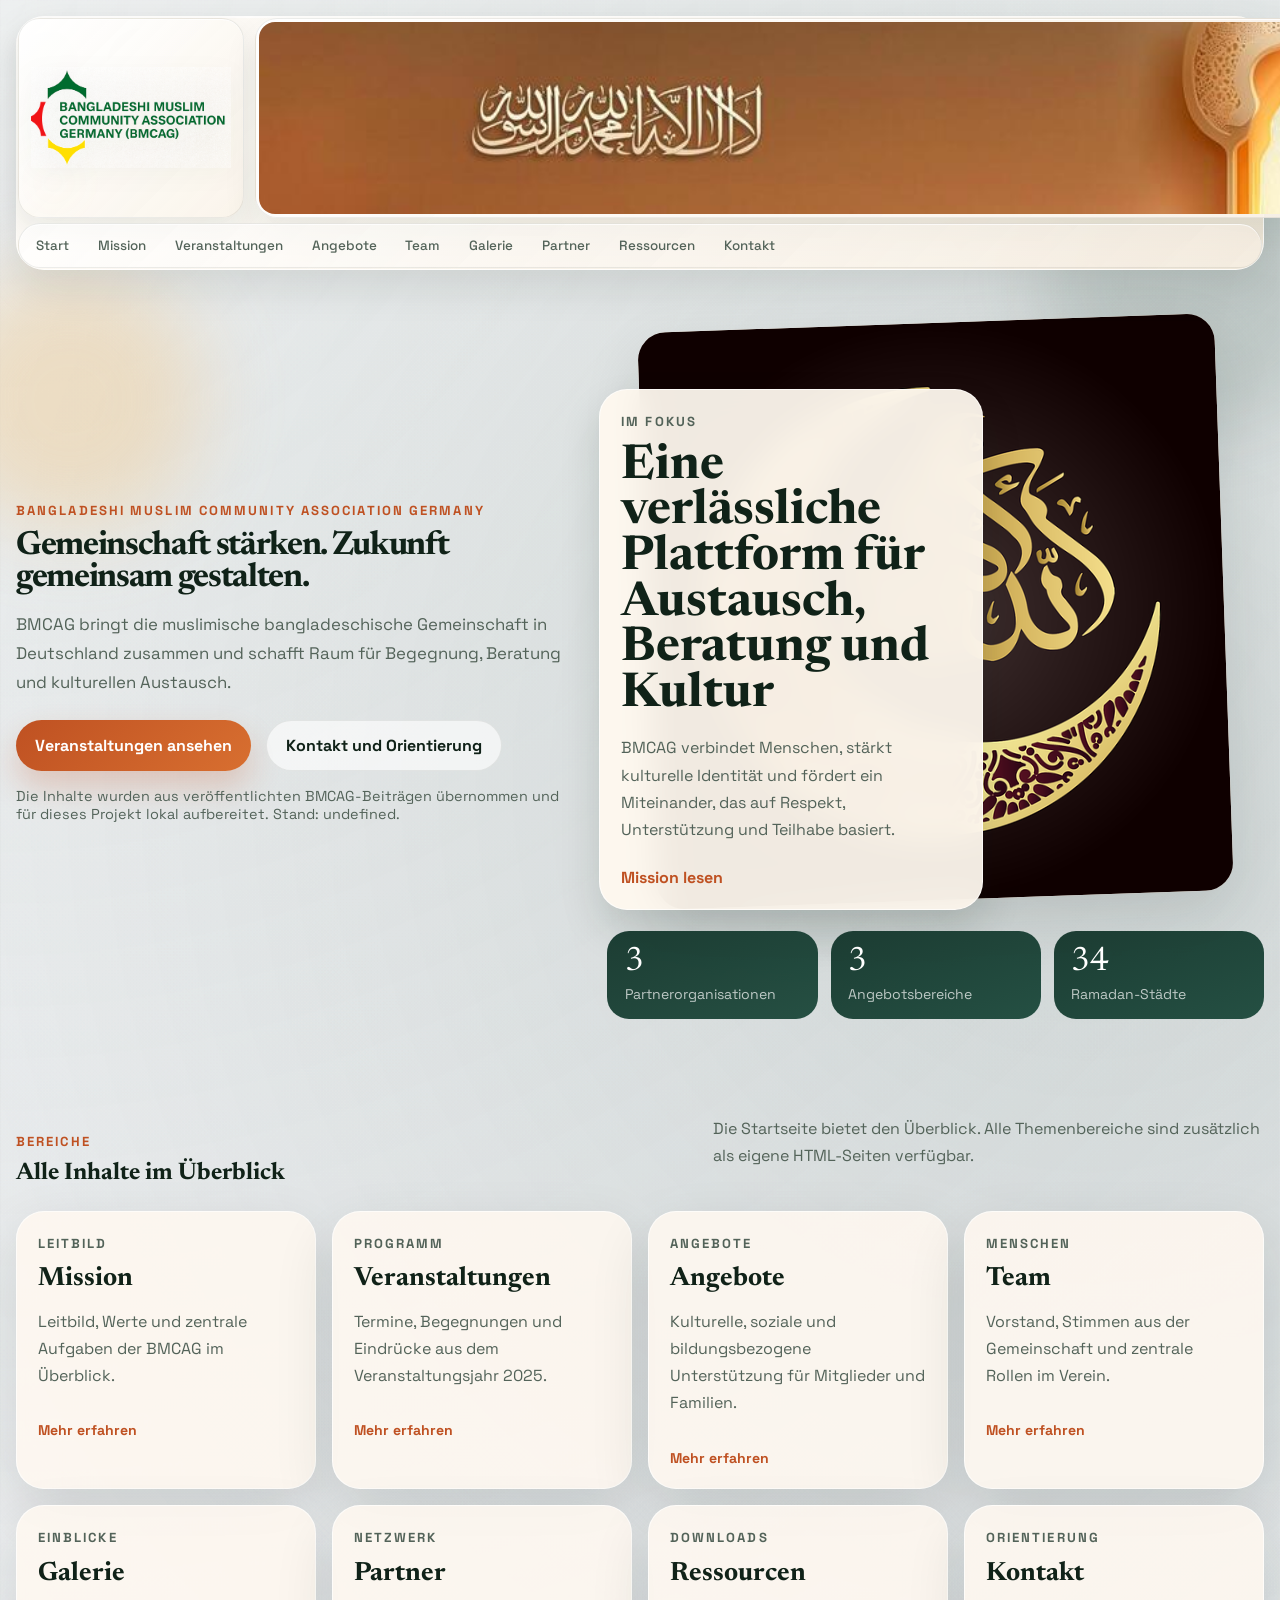
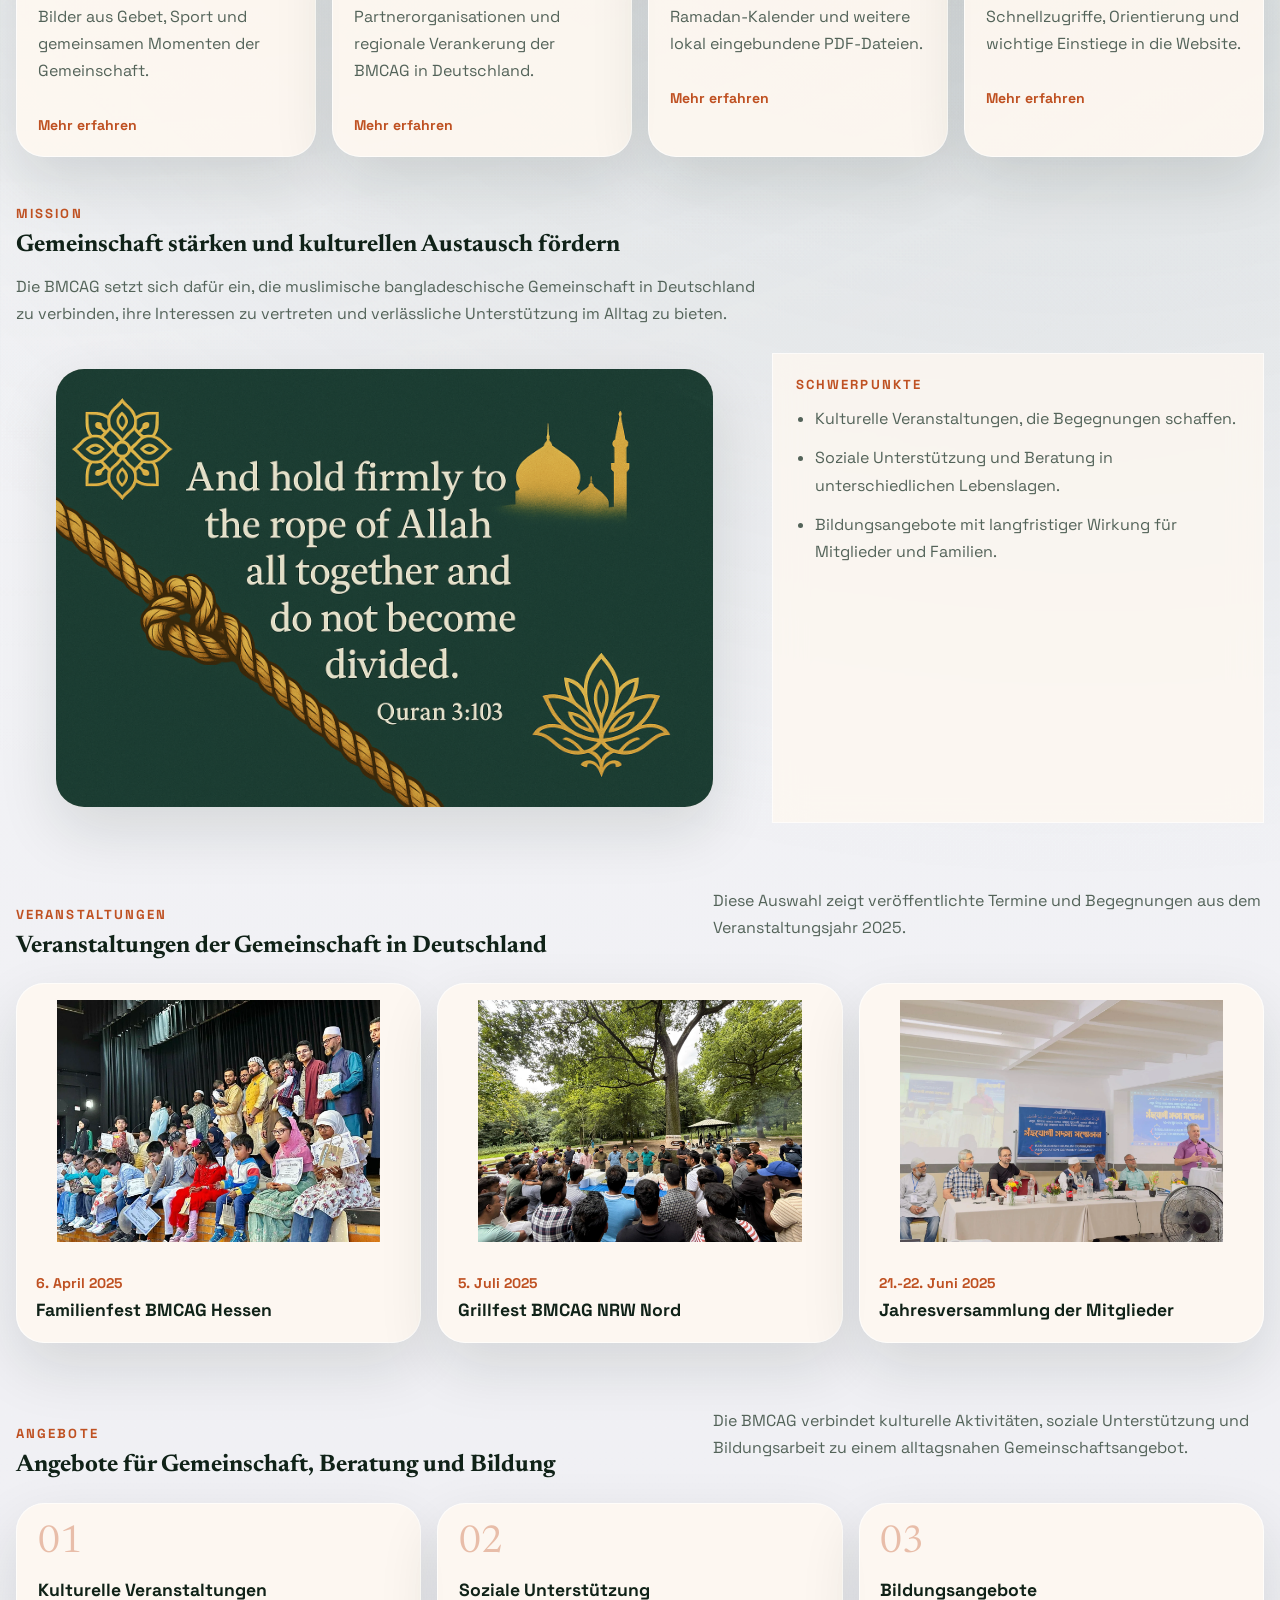
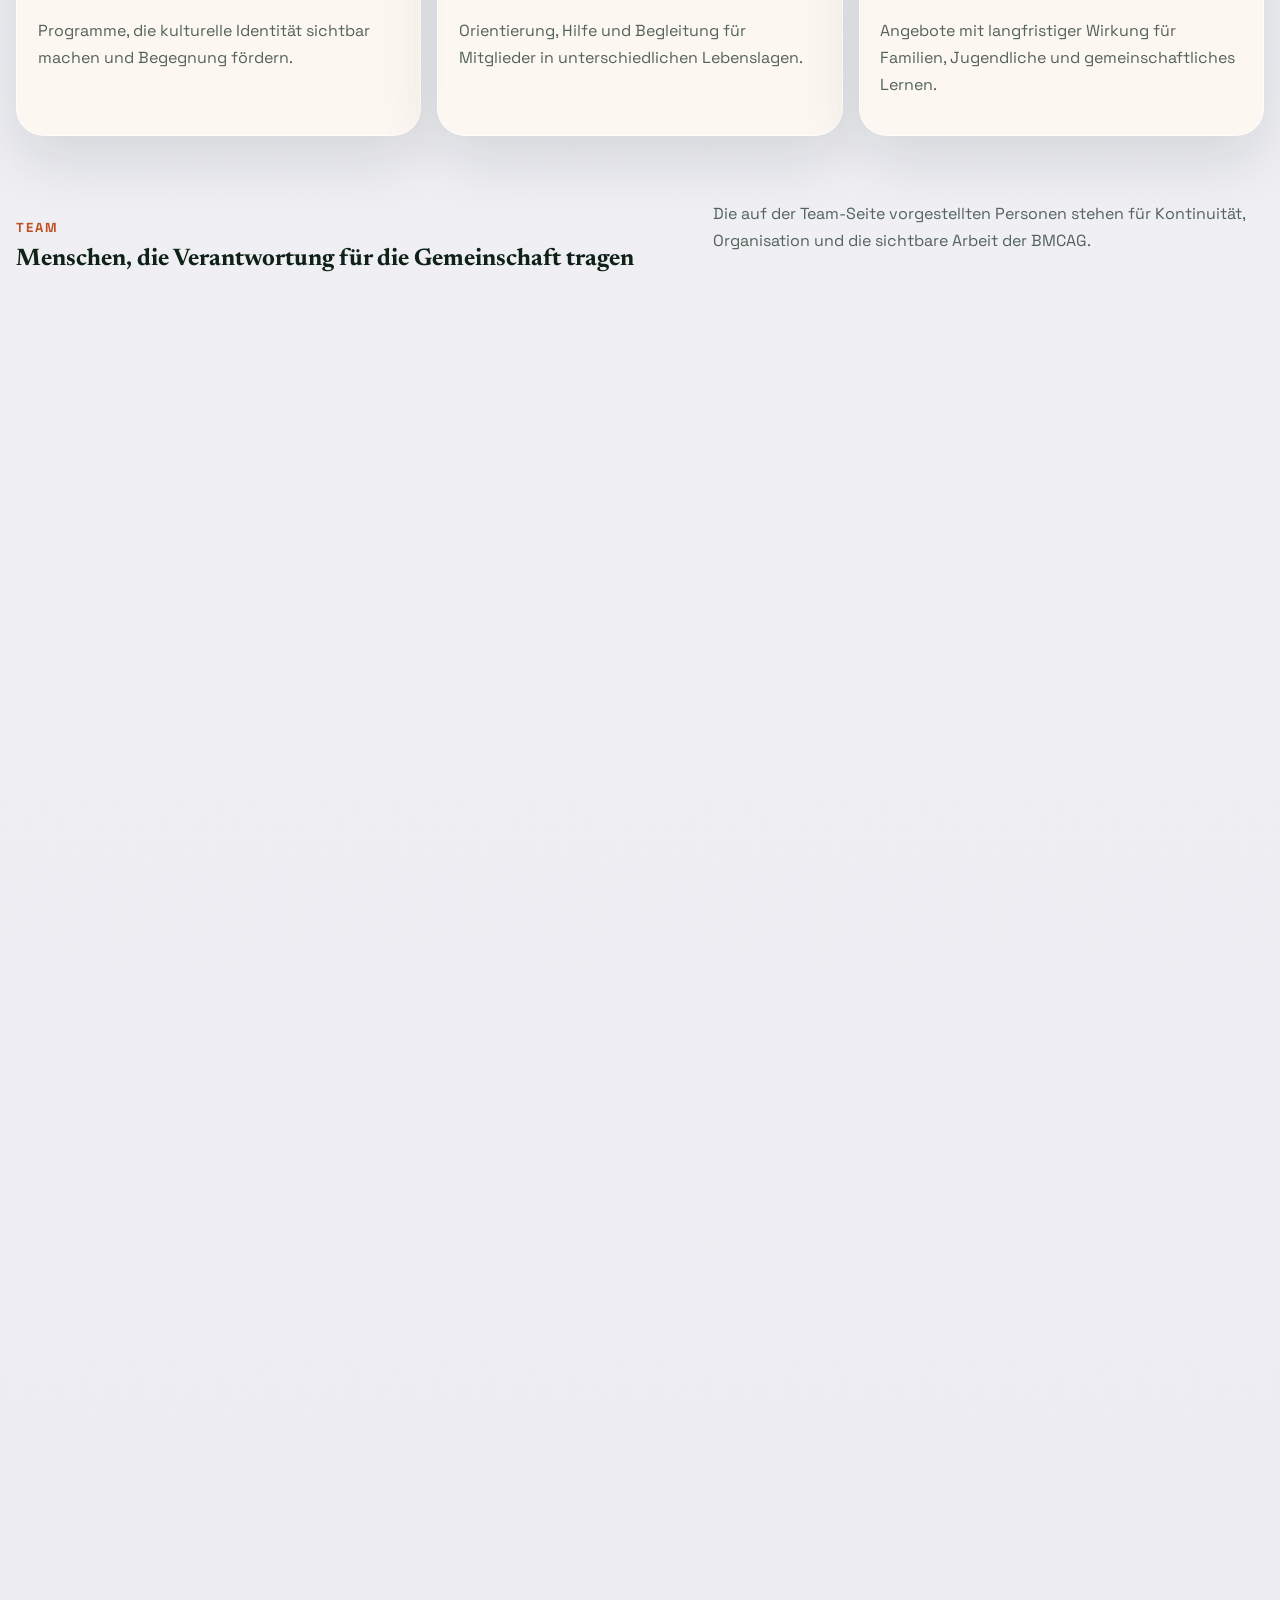
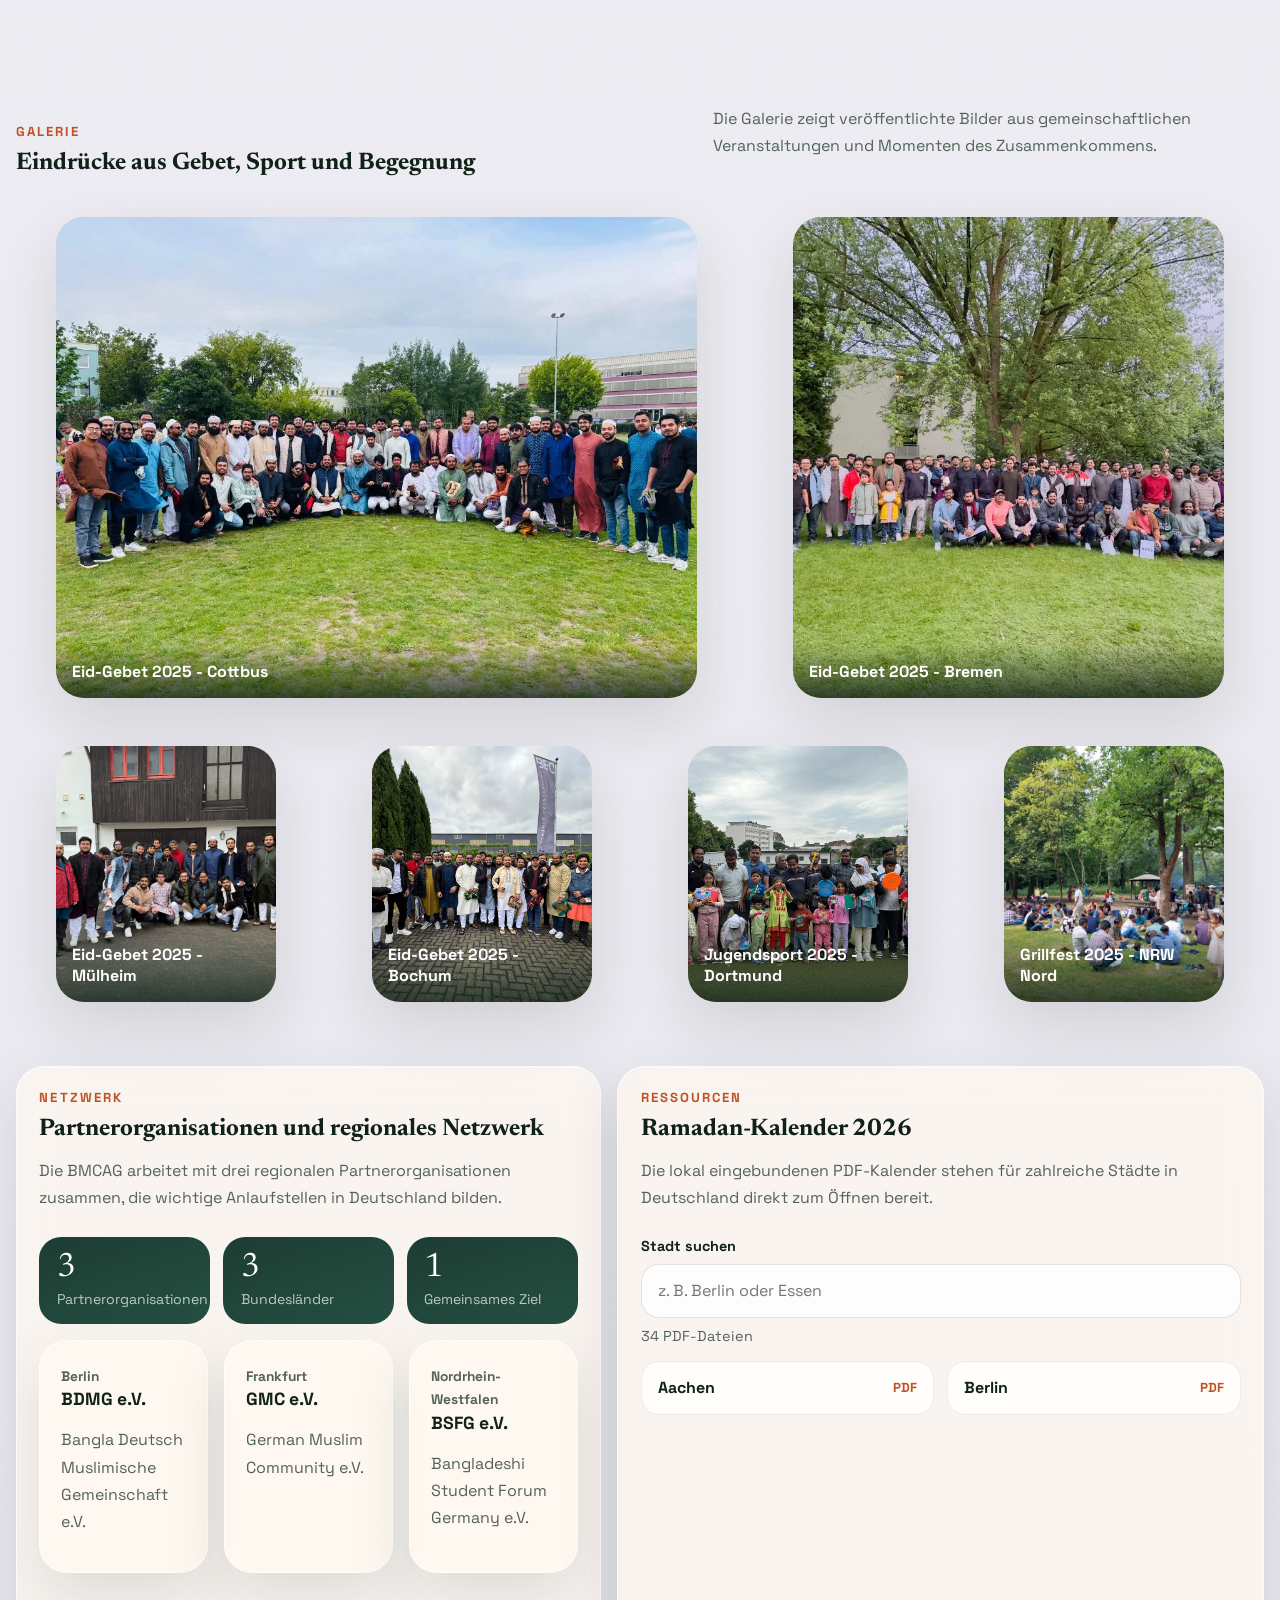
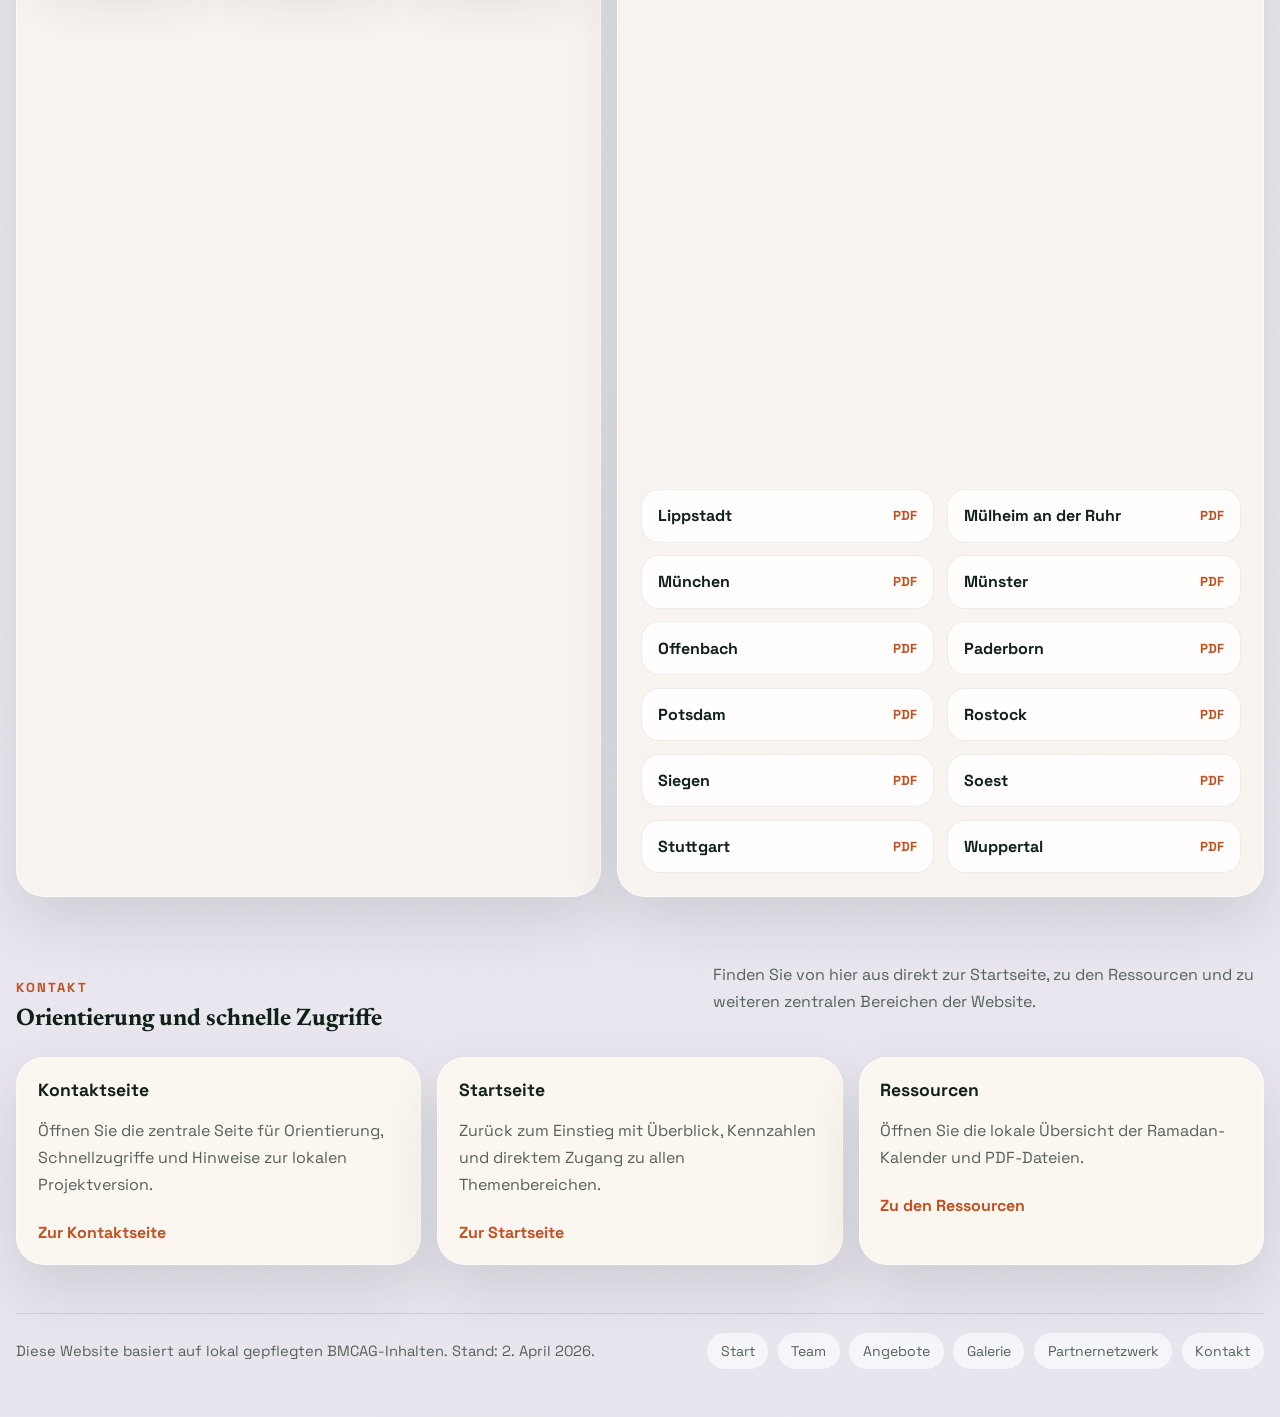
==== commit b25706df: "latest" ====
--- a/index.html
+++ b/index.html
@@ -32,7 +32,7 @@
         eyebrow: "Bangladeshi Muslim Community Association Germany",
         title: "Gemeinschaft stärken. Zukunft gemeinsam gestalten.",
         summary: "BMCAG bringt die muslimische bangladeschische Gemeinschaft in Deutschland zusammen und schafft Raum für Begegnung, Beratung und kulturellen Austausch.",
-        
+        image: "media/2025/10/start.webp",
         actions: [
           { label: "Veranstaltungen ansehen", href: "events.html", variant: "primary" },
           { label: "Kontakt und Orientierung", href: "contact.html", variant: "secondary" }
@@ -359,10 +359,10 @@
     <header class="site-header">
       <div class="site-header__topline">
         <a class="brand" href="#top" aria-label="Zur Startsektion">
-          <img class="brand-logo" src="media/logo-header.webp" alt="BMCAG"  loading="eager" decoding="async">
+          <img class="brand-logo" src="media/logo-header.webp" alt="BMCAG" width="800" height="357" loading="eager" decoding="async">
         </a>
         <div class="header-art" aria-hidden="true">
-          <img src="media/2025/10/header.webp" alt=""  loading="eager" decoding="async">
+          <img src="media/2025/10/header.webp" alt="" width="963" height="350" loading="eager" decoding="async">
         </div>
         <button class="menu-toggle" type="button" aria-expanded="false" aria-controls="site-nav">Menü</button>
       </div>
